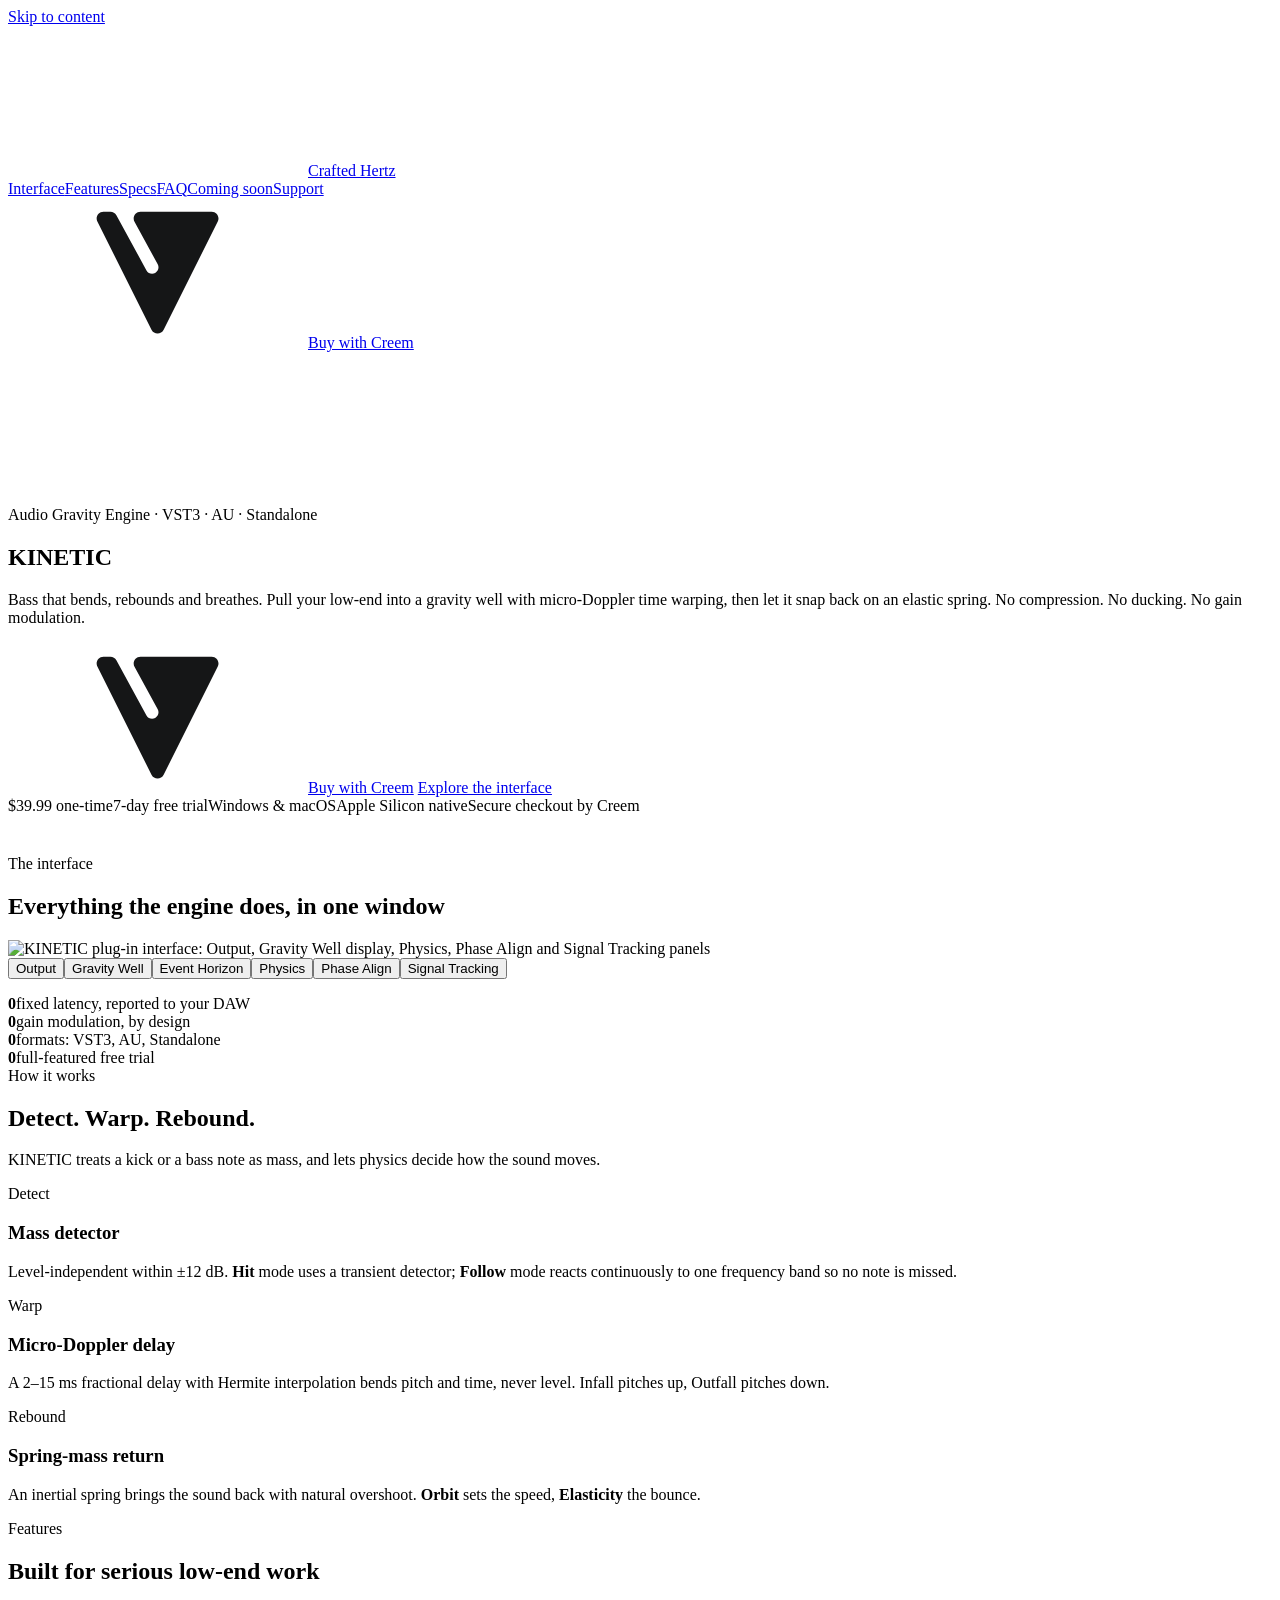
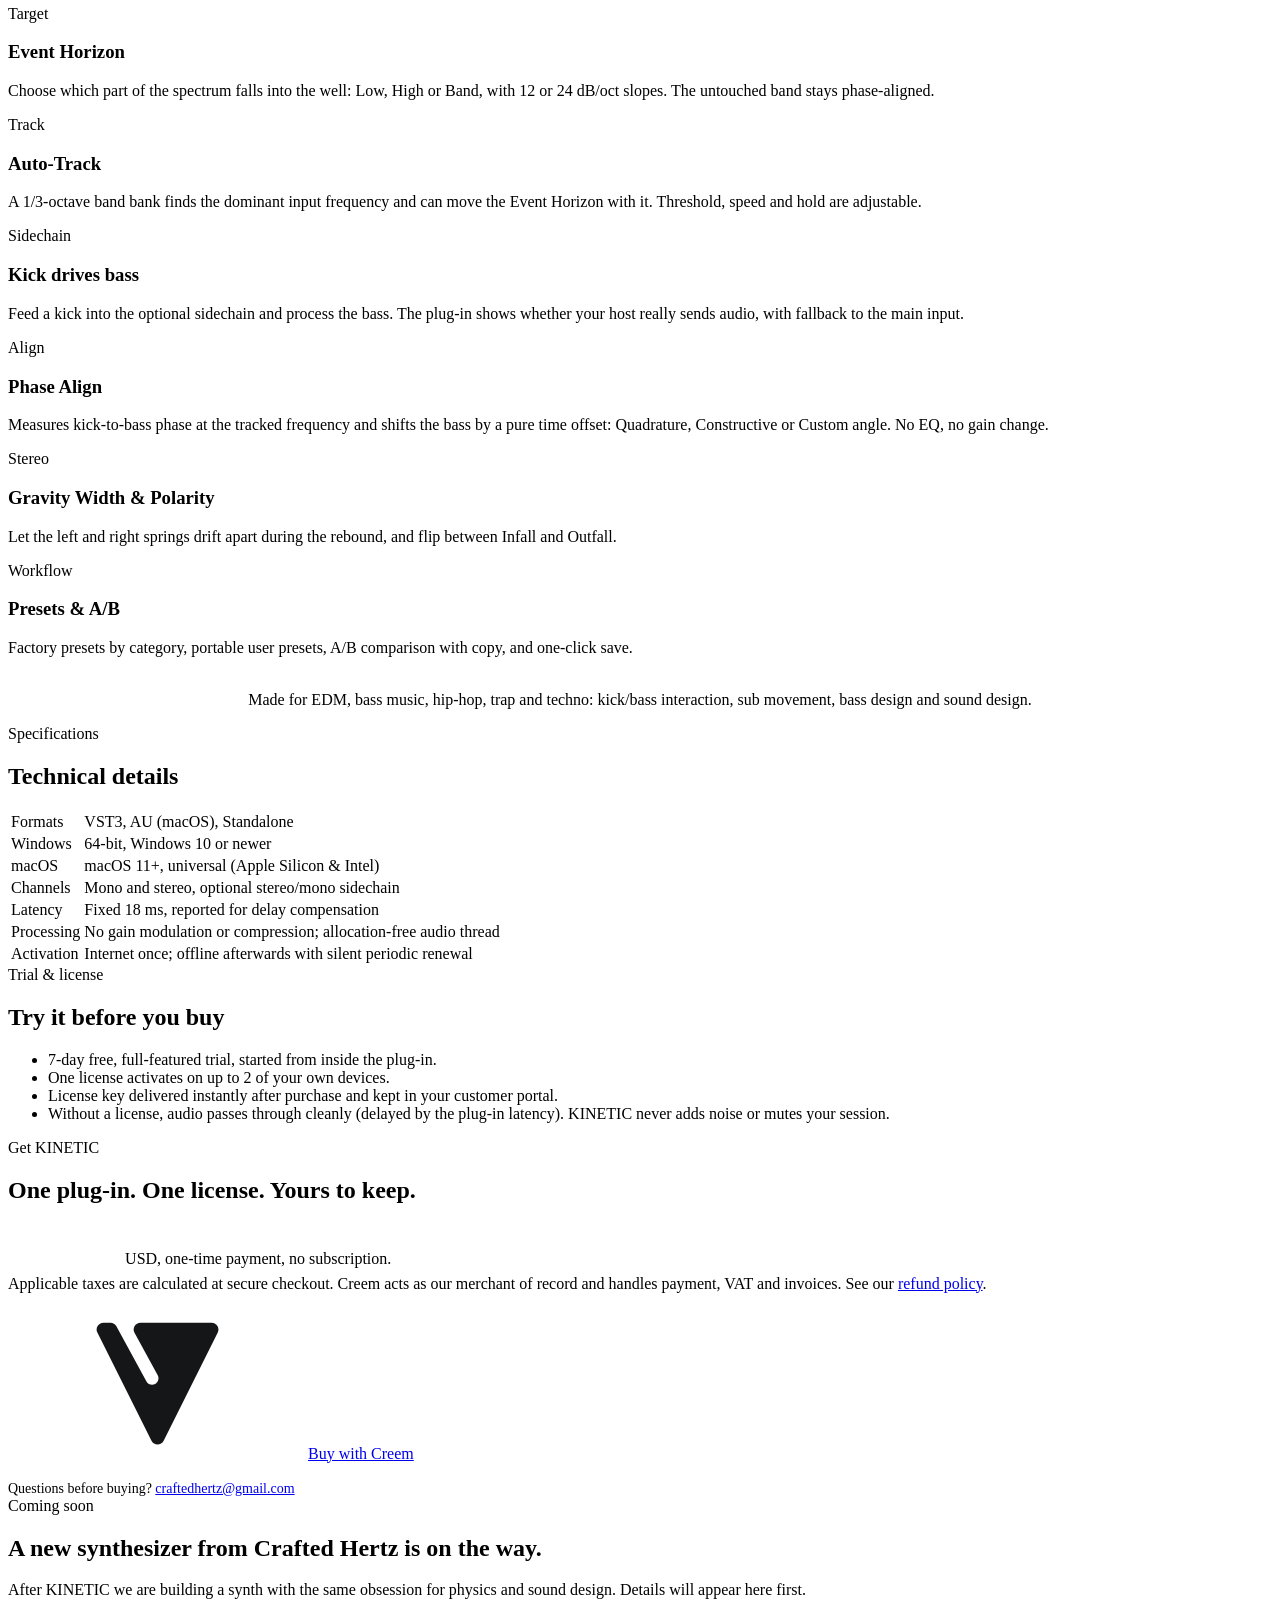
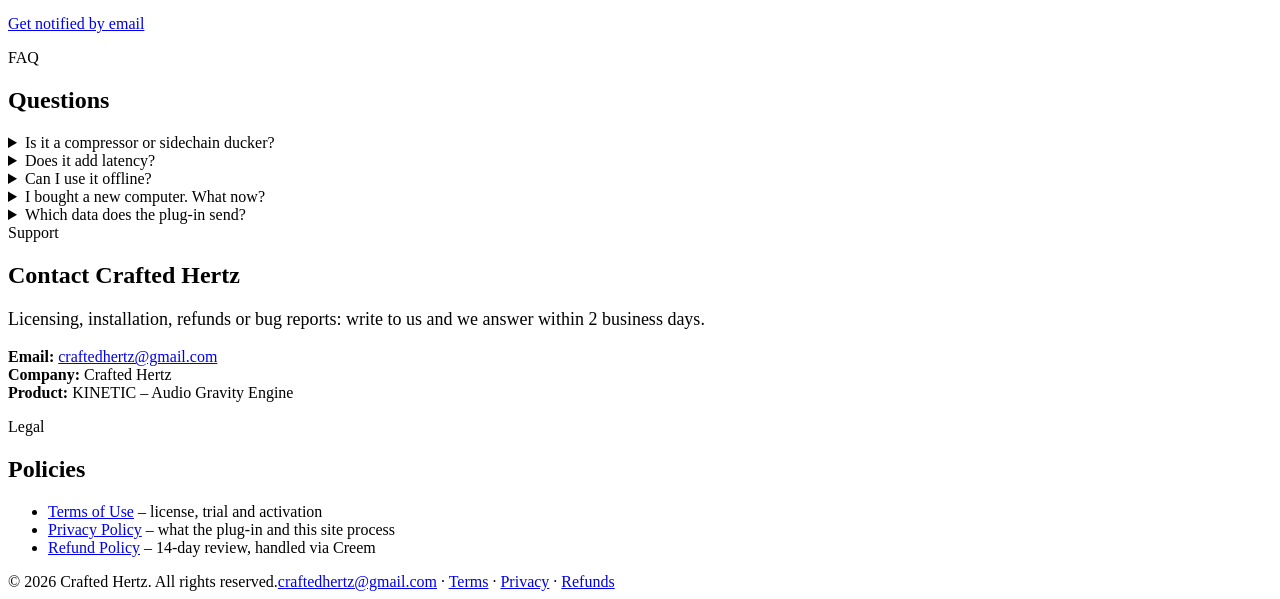
==== index.html @ df6f2331 "Add files via upload" ====
<!DOCTYPE html>
<html lang="en">
<head>
<meta charset="utf-8">
<meta name="viewport" content="width=device-width, initial-scale=1"><meta name="theme-color" content="#070b10">
<title>KINETIC Bass Plugin (VST3/AU) – Crafted Hertz</title>
<meta name="description" content="KINETIC is a bass and low-end effect plug-in with micro-Doppler time warping and spring-mass rebound. VST3, AU, Standalone. 7-day free trial. $39.99.">
<link rel="canonical" href="https://www.craftedhertz.com/">
<meta name="robots" content="index,follow,max-image-preview:large">
<meta property="og:type" content="website"><meta property="og:site_name" content="Crafted Hertz"><meta property="og:locale" content="en_US">
<meta property="og:title" content="KINETIC Bass Plugin (VST3/AU) – Crafted Hertz"><meta property="og:description" content="KINETIC is a bass and low-end effect plug-in with micro-Doppler time warping and spring-mass rebound. VST3, AU, Standalone. 7-day free trial. $39.99."><meta property="og:url" content="https://www.craftedhertz.com/">
<meta property="og:image" content="https://www.craftedhertz.com/assets/og-image.png"><meta property="og:image:width" content="1200"><meta property="og:image:height" content="630"><meta property="og:image:alt" content="KINETIC plug-in interface by Crafted Hertz">
<meta name="twitter:card" content="summary_large_image"><meta name="twitter:title" content="KINETIC Bass Plugin (VST3/AU) – Crafted Hertz"><meta name="twitter:description" content="KINETIC is a bass and low-end effect plug-in with micro-Doppler time warping and spring-mass rebound. VST3, AU, Standalone. 7-day free trial. $39.99."><meta name="twitter:image" content="https://www.craftedhertz.com/assets/og-image.png">
<link rel="icon" href="assets/favicon.svg" type="image/svg+xml">
<script type="application/ld+json">{"@context": "https://schema.org", "@graph": [{"@type": "Organization", "@id": "https://www.craftedhertz.com/#org", "name": "Crafted Hertz", "url": "https://www.craftedhertz.com/", "email": "craftedhertz@gmail.com", "logo": "https://www.craftedhertz.com/assets/favicon.svg"}, {"@type": "WebSite", "@id": "https://www.craftedhertz.com/#site", "url": "https://www.craftedhertz.com/", "name": "Crafted Hertz", "publisher": {"@id": "https://www.craftedhertz.com/#org"}}, {"@type": "SoftwareApplication", "name": "KINETIC – Audio Gravity Engine", "applicationCategory": "MultimediaApplication", "applicationSubCategory": "Audio plug-in (VST3, AU)", "operatingSystem": "Windows 10, macOS 11", "description": "KINETIC is a bass and low-end effect plug-in with micro-Doppler time warping and spring-mass rebound. VST3, AU, Standalone. 7-day free trial. $39.99.", "image": "https://www.craftedhertz.com/assets/kinetic-ui.png", "url": "https://www.craftedhertz.com/", "publisher": {"@id": "https://www.craftedhertz.com/#org"}, "offers": {"@type": "Offer", "price": "39.99", "priceCurrency": "USD", "availability": "https://schema.org/InStock", "url": "https://www.creem.io/payment/prod_1gk79Y8ObiGIPqUqzMyNq7"}}, {"@type": "FAQPage", "mainEntity": [{"@type": "Question", "name": "Is it a compressor or sidechain ducker?", "acceptedAnswer": {"@type": "Answer", "text": "No. KINETIC works with micro time-warping and elastic rebound. The level of your signal is never reduced."}}, {"@type": "Question", "name": "Does it add latency?", "acceptedAnswer": {"@type": "Answer", "text": "Yes, a fixed 18 ms. Your DAW's plug-in delay compensation takes care of it."}}, {"@type": "Question", "name": "Can I use it offline?", "acceptedAnswer": {"@type": "Answer", "text": "Yes, after activation. The plug-in renews its license silently when you are online. After a long offline period it asks you to reconnect once."}}, {"@type": "Question", "name": "I bought a new computer. What now?", "acceptedAnswer": {"@type": "Answer", "text": "Deactivate the old device inside the plug-in and activate the new one, or email support and we will free a slot."}}, {"@type": "Question", "name": "Which data does the plug-in send?", "acceptedAnswer": {"@type": "Answer", "text": "Only your license key, an anonymous machine hash and the plug-in version, to our activation server. No tracking, no analytics."}}]}]}</script>
<link rel="preconnect" href="https://fonts.googleapis.com"><link rel="preconnect" href="https://fonts.gstatic.com" crossorigin>
<link href="https://fonts.googleapis.com/css2?family=JetBrains+Mono:wght@500&family=Plus+Jakarta+Sans:wght@400;500;700;800&display=swap" rel="stylesheet">
<script src="https://www.creem.io/embed.js" async></script>
<link rel="stylesheet" href="assets/style.css">
</head>
<body>
<svg width="0" height="0" style="position:absolute" aria-hidden="true"><symbol id="cz" viewBox="0 0 121 121"><path d="M22.1102 11C24.1187 11 25.9669 12.0982 26.9281 13.8619L51.2059 58.4106C52.5699 60.9134 55.7048 61.8368 58.2077 60.473C60.7108 59.109 61.6342 55.9742 60.2701 53.4712L41.5466 19.113C39.554 15.4566 42.2004 11 46.3645 11H103.806C107.885 11 110.539 15.2933 108.715 18.9416L65.0579 106.254C63.0356 110.298 57.2654 110.298 55.2431 106.254L11.5863 18.9416C9.76212 15.2933 12.4156 11 16.4946 11H22.1102Z" fill="#151617"/></symbol>
<symbol id="logo" viewBox="0 0 720 720"><path fill="#fff" fill-rule="evenodd" d="M360,600l-207.456,-120l0,-240l207.456,-120l207.456,120l0,240l-207.456,120Zm0,-22.48l188.024,-108.76l0,-217.52l-188.024,-108.76l-188.024,108.76l0,217.52l188.024,108.76Z"/><path fill="#fff" fill-rule="evenodd" d="M448.202,513.058l-88.202,51.019l-176.404,-102.039l0,-204.077l176.404,-102.038l88.202,51.019l0,108.957l-88.202,0l0,-58.028l-88.202,50.923l0,102.43l88.202,50.923l0,-58.047l88.202,0l0,108.957Z"/></symbol></svg>

<a class="skip" href="#main">Skip to content</a>
<nav class="top" aria-label="Main"><div class="wrap">
  <a class="brand" href="#top"><svg><use href="#logo"/></svg>Crafted Hertz</a>
  <div class="links"><a href="#showcase">Interface</a><a href="#features">Features</a><a href="#specs">Specs</a><a href="#faq">FAQ</a><a href="#next">Coming soon</a><a href="#contact">Support</a></div>
  <a class="creem" href="https://www.creem.io/payment/prod_1gk79Y8ObiGIPqUqzMyNq7" data-creem-checkout data-creem-theme="light"><svg><use href="#cz"/></svg><span>Buy with Creem</span></a>
</div></nav>

<main id="main">
<section class="hero" id="top" aria-labelledby="h1">
  <canvas id="cv" aria-hidden="true"></canvas>
  <div class="wrap">
    <span class="mono">Audio Gravity Engine · VST3 · AU · Standalone</span>
    <h1 id="h1">KINETIC</h1>
    <p class="lead">Bass that bends, rebounds and breathes. Pull your low-end into a gravity well with micro-Doppler time warping, then let it snap back on an elastic spring. No compression. No ducking. No gain modulation.</p>
    <div class="cta">
      <a class="creem" href="https://www.creem.io/payment/prod_1gk79Y8ObiGIPqUqzMyNq7" data-creem-checkout data-creem-theme="light"><svg><use href="#cz"/></svg><span>Buy with Creem</span></a>
      <a class="ghost" href="#showcase">Explore the interface</a>
    </div>
    <div class="badges"><span>$39.99 one-time</span><span>7-day free trial</span><span>Windows &amp; macOS</span><span>Apple Silicon native</span><span>Secure checkout by Creem</span></div>
  </div>
</section>

<section id="showcase" style="padding-top:40px"><div class="wrap">
  <div class="head rv"><span class="mono">The interface</span><h2>Everything the engine does, in one window</h2></div>
  <div class="stage rv"><div class="frame" id="frame">
    <picture><source srcset="assets/kinetic-ui.webp" type="image/webp"><img src="assets/kinetic-ui.png" width="779" height="652" alt="KINETIC plug-in interface: Output, Gravity Well display, Physics, Phase Align and Signal Tracking panels" loading="lazy" decoding="async"></picture>
    <div class="hl" id="hl"></div>
  </div></div>
  <div class="tabs" id="tabs" role="tablist">
    <button data-k="0" class="on">Output</button><button data-k="1">Gravity Well</button><button data-k="2">Event Horizon</button><button data-k="3">Physics</button><button data-k="4">Phase Align</button><button data-k="5">Signal Tracking</button>
  </div>
  <p id="cap" aria-live="polite"></p>
  <div class="stats rv">
    <div><b data-n="18" data-s=" ms">0</b><span>fixed latency, reported to your DAW</span></div>
    <div><b data-n="0" data-s=" dB">0</b><span>gain modulation, by design</span></div>
    <div><b data-n="3" data-s="">0</b><span>formats: VST3, AU, Standalone</span></div>
    <div><b data-n="7" data-s=" days">0</b><span>full-featured free trial</span></div>
  </div>
</div></section>

<section id="how"><div class="wrap">
  <div class="head rv"><span class="mono">How it works</span><h2>Detect. Warp. Rebound.</h2><p class="lead">KINETIC treats a kick or a bass note as mass, and lets physics decide how the sound moves.</p></div>
  <div class="steps">
    <div class="card rv"><span class="mono">Detect</span><h3>Mass detector</h3><p>Level-independent within ±12 dB. <b>Hit</b> mode uses a transient detector; <b>Follow</b> mode reacts continuously to one frequency band so no note is missed.</p></div>
    <div class="card rv"><span class="mono">Warp</span><h3>Micro-Doppler delay</h3><p>A 2–15 ms fractional delay with Hermite interpolation bends pitch and time, never level. Infall pitches up, Outfall pitches down.</p></div>
    <div class="card rv"><span class="mono">Rebound</span><h3>Spring-mass return</h3><p>An inertial spring brings the sound back with natural overshoot. <b>Orbit</b> sets the speed, <b>Elasticity</b> the bounce.</p></div>
  </div>
</div></section>

<section id="features"><div class="wrap">
  <div class="head rv"><span class="mono">Features</span><h2>Built for serious low-end work</h2></div>
  <div class="grid">
    <div class="card rv"><span class="mono">Target</span><h3>Event Horizon</h3><p>Choose which part of the spectrum falls into the well: Low, High or Band, with 12 or 24 dB/oct slopes. The untouched band stays phase-aligned.</p></div>
    <div class="card rv"><span class="mono">Track</span><h3>Auto-Track</h3><p>A 1/3-octave band bank finds the dominant input frequency and can move the Event Horizon with it. Threshold, speed and hold are adjustable.</p></div>
    <div class="card rv"><span class="mono">Sidechain</span><h3>Kick drives bass</h3><p>Feed a kick into the optional sidechain and process the bass. The plug-in shows whether your host really sends audio, with fallback to the main input.</p></div>
    <div class="card rv"><span class="mono">Align</span><h3>Phase Align</h3><p>Measures kick-to-bass phase at the tracked frequency and shifts the bass by a pure time offset: Quadrature, Constructive or Custom angle. No EQ, no gain change.</p></div>
    <div class="card rv"><span class="mono">Stereo</span><h3>Gravity Width &amp; Polarity</h3><p>Let the left and right springs drift apart during the rebound, and flip between Infall and Outfall.</p></div>
    <div class="card rv"><span class="mono">Workflow</span><h3>Presets &amp; A/B</h3><p>Factory presets by category, portable user presets, A/B comparison with copy, and one-click save.</p></div>
  </div>
  <p class="dim rv" style="text-align:center;margin-top:34px">Made for EDM, bass music, hip-hop, trap and techno: kick/bass interaction, sub movement, bass design and sound design.</p>
</div></section>

<section id="specs" aria-label="Specifications"><div class="wrap cols">
  <div class="rv"><span class="mono">Specifications</span><h2>Technical details</h2>
  <table>
    <tr><td>Formats</td><td>VST3, AU (macOS), Standalone</td></tr>
    <tr><td>Windows</td><td>64-bit, Windows 10 or newer</td></tr>
    <tr><td>macOS</td><td>macOS 11+, universal (Apple Silicon &amp; Intel)</td></tr>
    <tr><td>Channels</td><td>Mono and stereo, optional stereo/mono sidechain</td></tr>
    <tr><td>Latency</td><td>Fixed 18 ms, reported for delay compensation</td></tr>
    <tr><td>Processing</td><td>No gain modulation or compression; allocation-free audio thread</td></tr>
    <tr><td>Activation</td><td>Internet once; offline afterwards with silent periodic renewal</td></tr>
  </table></div>
  <div class="rv"><span class="mono">Trial &amp; license</span><h2>Try it before you buy</h2>
  <ul class="tick">
    <li>7-day free, full-featured trial, started from inside the plug-in.</li>
    <li>One license activates on up to 2 of your own devices.</li>
    <li>License key delivered instantly after purchase and kept in your customer portal.</li>
    <li>Without a license, audio passes through cleanly (delayed by the plug-in latency). KINETIC never adds noise or mutes your session.</li>
  </ul></div>
</div></section>

<section id="buy"><div class="wrap"><div class="buy rv">
  <span class="mono">Get KINETIC</span><h2>One plug-in. One license. Yours to keep.</h2>
  <p><b style="font-size:44px;color:#fff;letter-spacing:-.03em">$39.99</b> <span class="dim">USD, one-time payment, no subscription.</span><br>Applicable taxes are calculated at secure checkout. Creem acts as our merchant of record and handles payment, VAT and invoices. See our <a href="refunds.html">refund policy</a>.</p>
  <a class="creem" href="https://www.creem.io/payment/prod_1gk79Y8ObiGIPqUqzMyNq7" data-creem-checkout data-creem-theme="light"><svg><use href="#cz"/></svg><span>Buy with Creem</span></a>
  <p class="dim" style="margin:18px 0 0;font-size:14px">Questions before buying? <a href="mailto:craftedhertz@gmail.com">craftedhertz@gmail.com</a></p>
</div></div></section>

<section id="next" aria-labelledby="nx"><div class="wrap"><div class="soon rv">
  <div><span class="pill">Coming soon</span><h2 id="nx">A new synthesizer from Crafted Hertz is on the way.</h2>
  <p>After KINETIC we are building a synth with the same obsession for physics and sound design. Details will appear here first.</p>
  <p><a class="ghost" href="mailto:craftedhertz@gmail.com?subject=Notify%20me%20about%20the%20Crafted%20Hertz%20synth">Get notified by email</a></p></div>
  <div class="wave" aria-hidden="true"><i style="animation-delay:0.00s"></i><i style="animation-delay:0.11s"></i><i style="animation-delay:0.22s"></i><i style="animation-delay:0.33s"></i><i style="animation-delay:0.44s"></i><i style="animation-delay:0.55s"></i><i style="animation-delay:0.66s"></i><i style="animation-delay:0.77s"></i><i style="animation-delay:0.88s"></i><i style="animation-delay:0.99s"></i><i style="animation-delay:1.10s"></i><i style="animation-delay:1.21s"></i><i style="animation-delay:1.32s"></i><i style="animation-delay:1.43s"></i><i style="animation-delay:1.54s"></i><i style="animation-delay:0.05s"></i><i style="animation-delay:0.16s"></i><i style="animation-delay:0.27s"></i></div>
</div></div></section>

<section id="faq"><div class="wrap" style="max-width:800px"><div class="head rv"><span class="mono">FAQ</span><h2>Questions</h2></div>
  <details><summary>Is it a compressor or sidechain ducker?</summary><p>No. KINETIC works with micro time-warping and elastic rebound. The level of your signal is never reduced.</p></details>
  <details><summary>Does it add latency?</summary><p>Yes, a fixed 18 ms. Your DAW's plug-in delay compensation takes care of it.</p></details>
  <details><summary>Can I use it offline?</summary><p>Yes, after activation. The plug-in renews its license silently when you are online. After a long offline period it asks you to reconnect once.</p></details>
  <details><summary>I bought a new computer. What now?</summary><p>Deactivate the old device inside the plug-in and activate the new one, or email support and we will free a slot.</p></details>
  <details><summary>Which data does the plug-in send?</summary><p>Only your license key, an anonymous machine hash and the plug-in version, to our activation server. No tracking, no analytics.</p></details>
</div></section>

<section id="contact"><div class="wrap cols">
  <div class="rv"><span class="mono">Support</span><h2>Contact Crafted Hertz</h2>
  <p class="lead" style="font-size:18px">Licensing, installation, refunds or bug reports: write to us and we answer within 2 business days.</p>
  <p><b>Email:</b> <a href="mailto:craftedhertz@gmail.com">craftedhertz@gmail.com</a><br><b>Company:</b> Crafted Hertz<br><b>Product:</b> KINETIC – Audio Gravity Engine</p></div>
  <div class="rv"><span class="mono">Legal</span><h2>Policies</h2>
  <ul class="tick"><li><a href="terms.html">Terms of Use</a> – license, trial and activation</li><li><a href="privacy.html">Privacy Policy</a> – what the plug-in and this site process</li><li><a href="refunds.html">Refund Policy</a> – 14-day review, handled via Creem</li></ul></div>
</div></section>

</main>

<footer><div class="wrap"><span>© 2026 Crafted Hertz. All rights reserved.</span><span><a href="mailto:craftedhertz@gmail.com">craftedhertz@gmail.com</a> · <a href="terms.html">Terms</a> · <a href="privacy.html">Privacy</a> · <a href="refunds.html">Refunds</a></span></div></footer>

<script src="assets/main.js" defer></script>
</body>
</html>
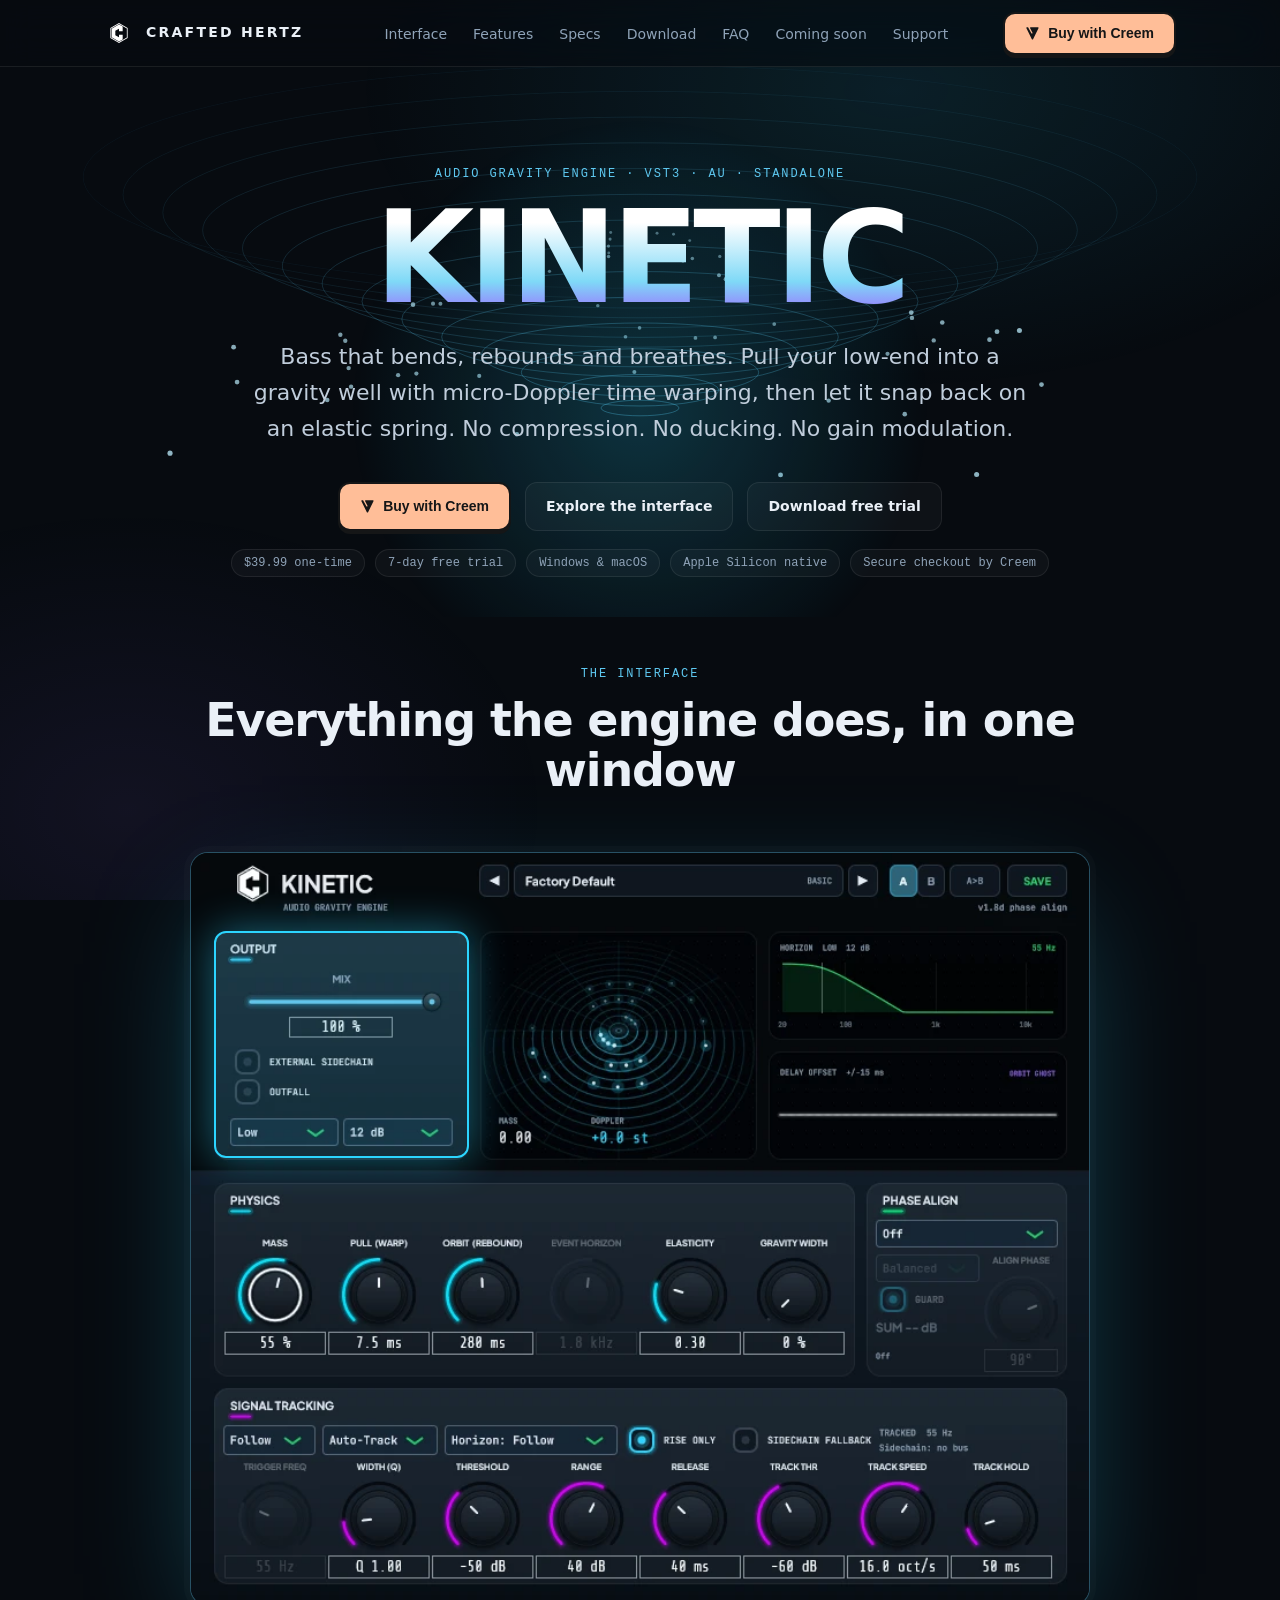
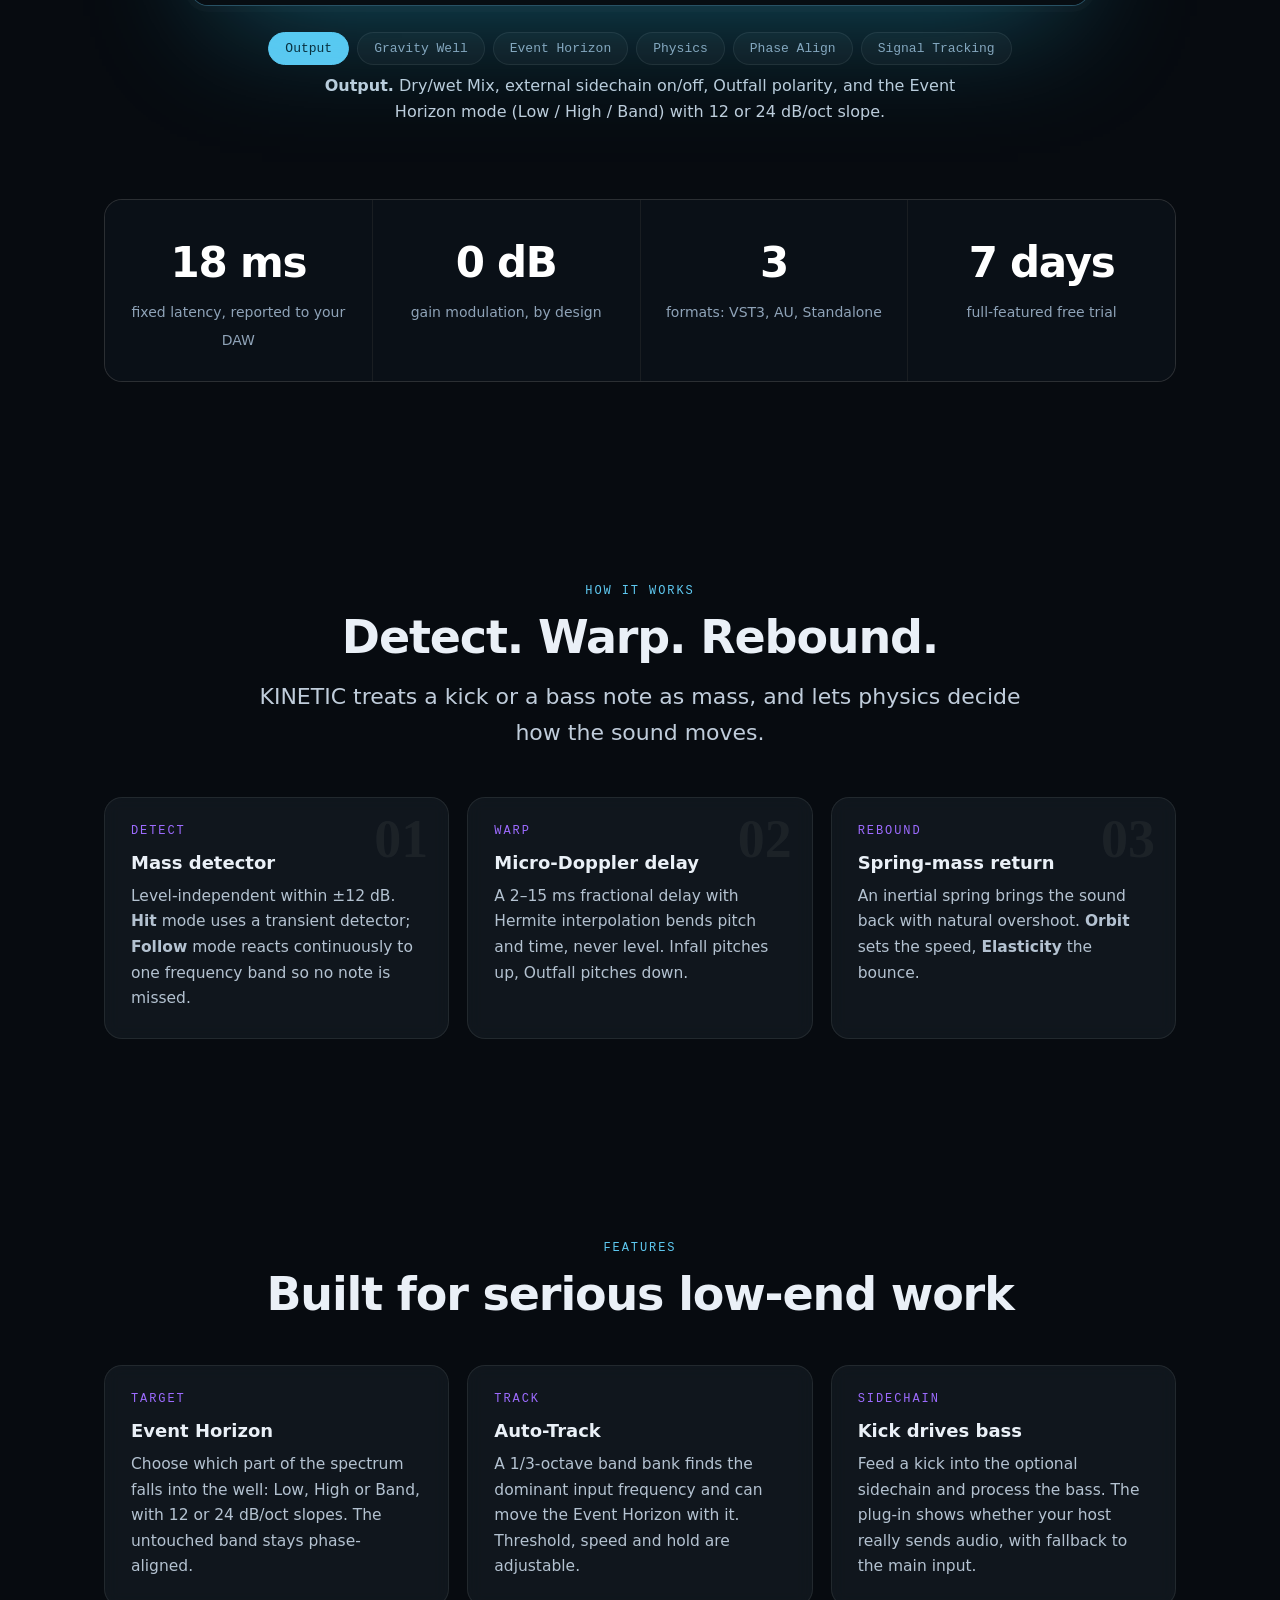
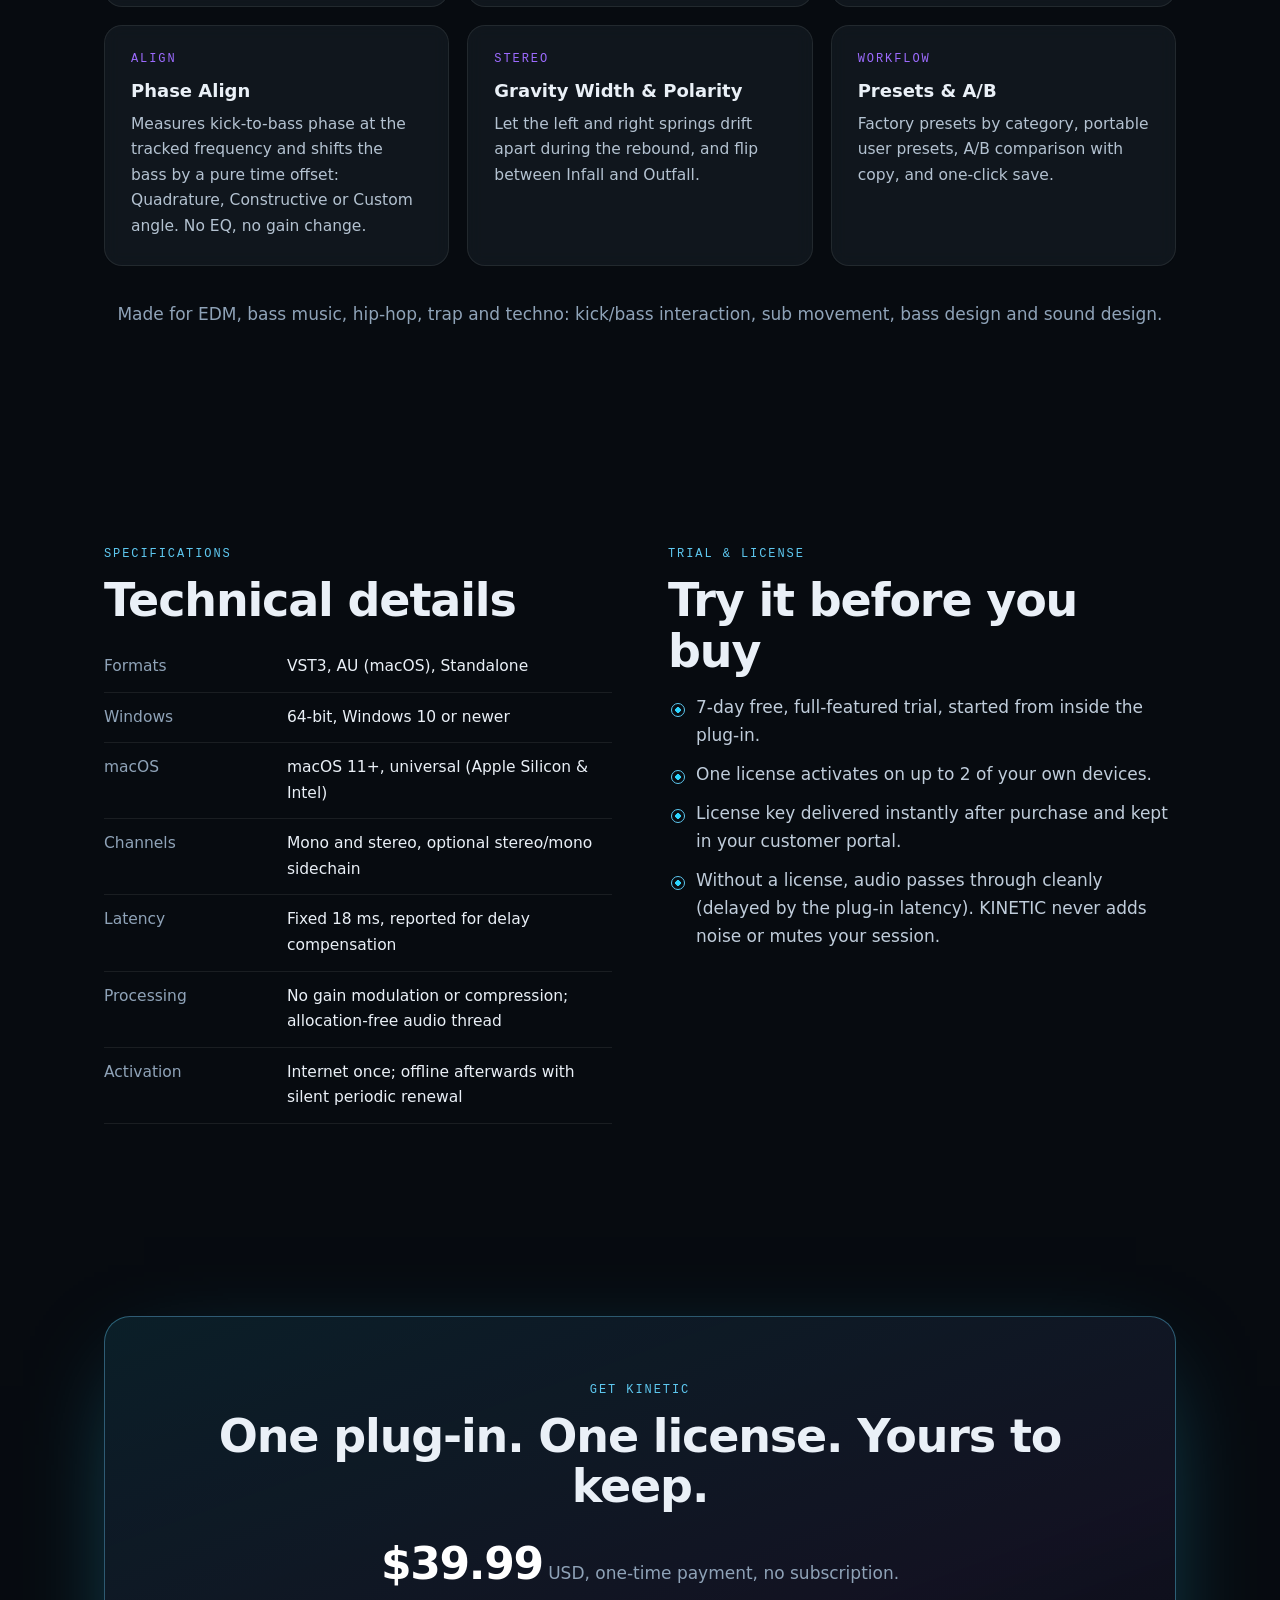
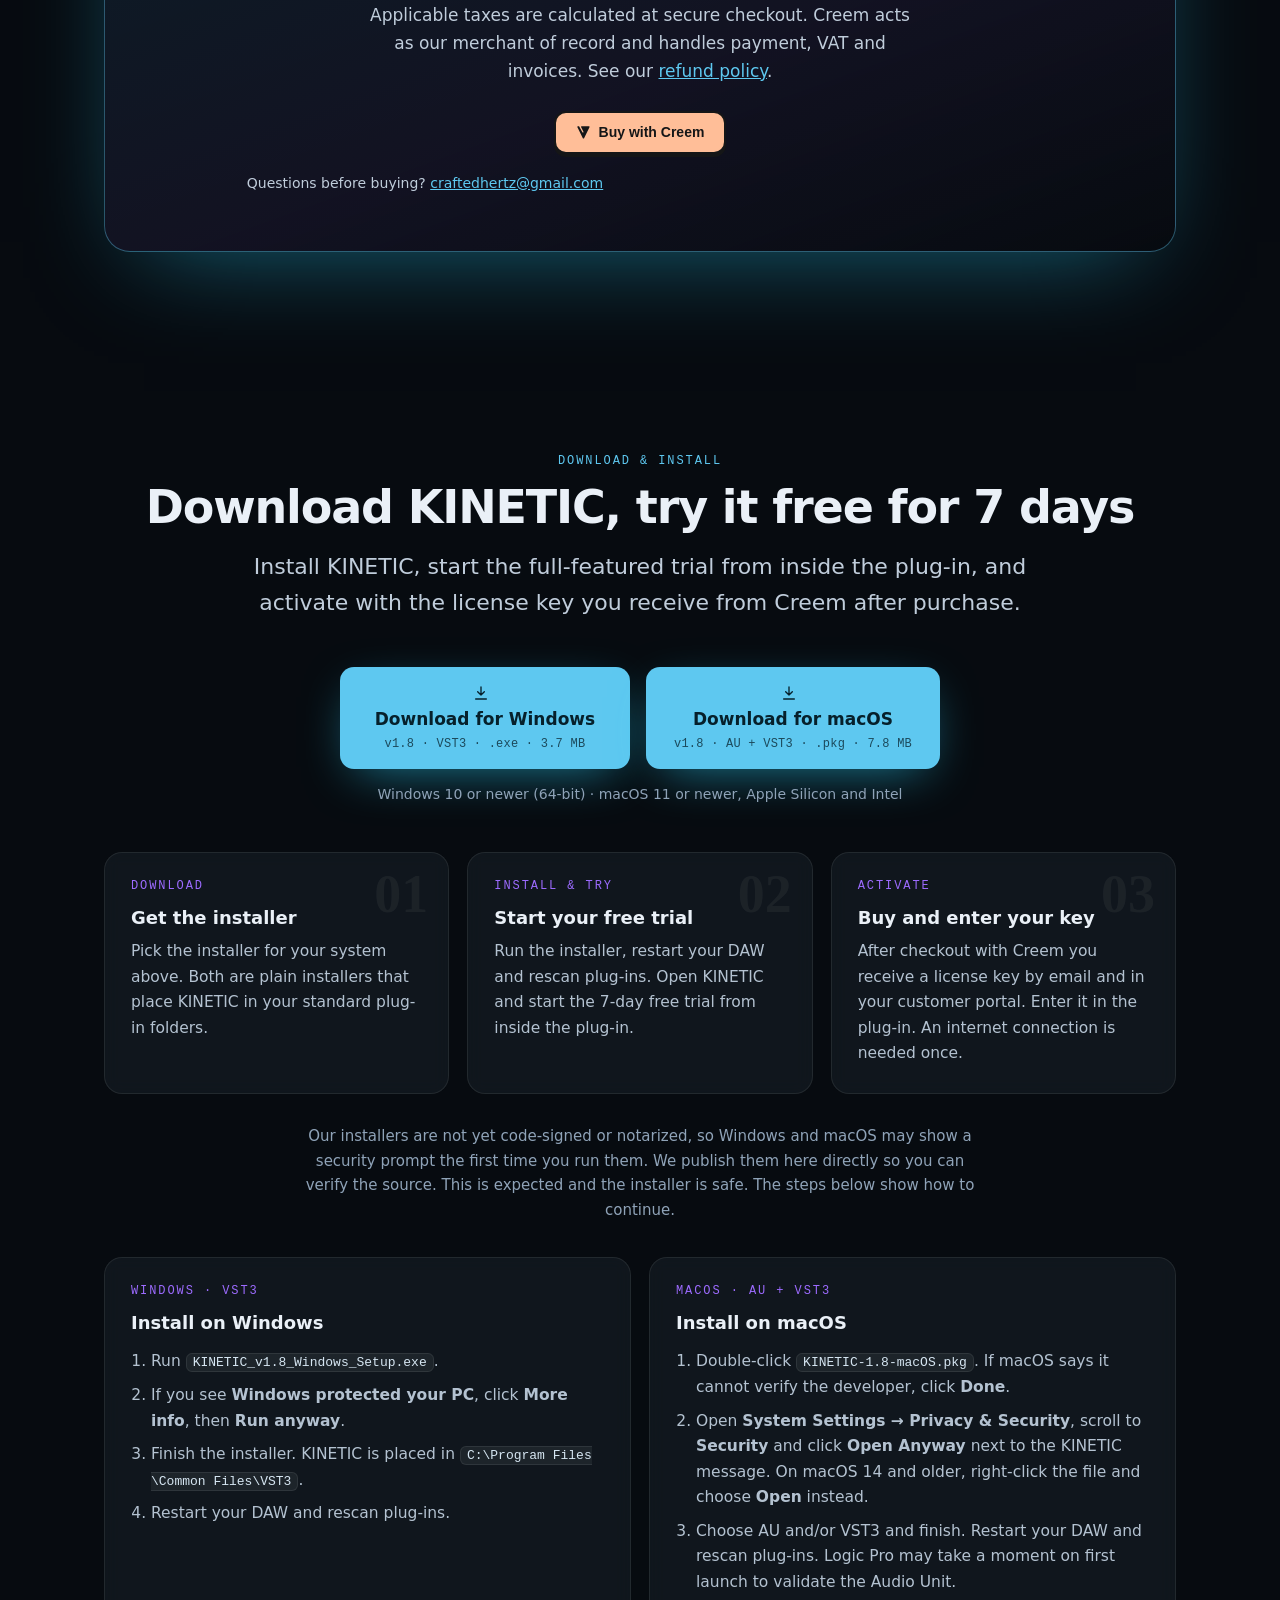
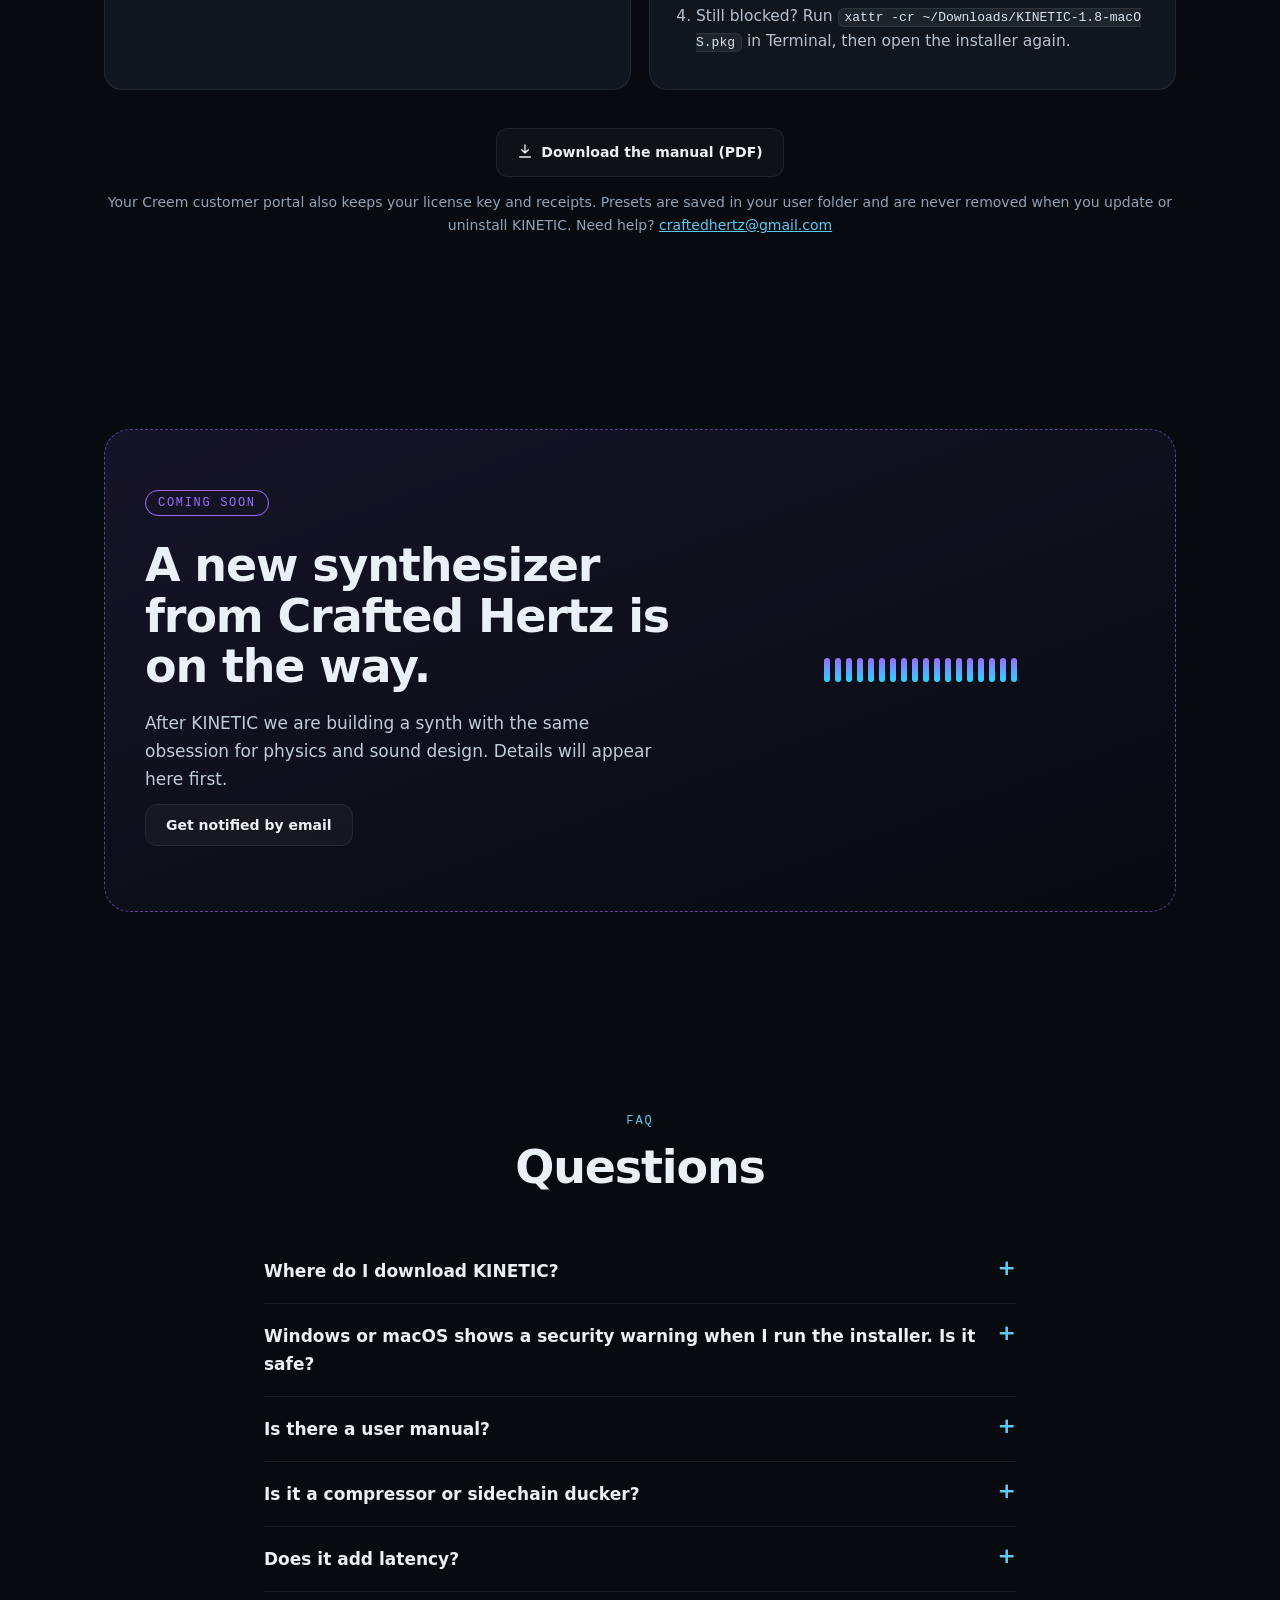
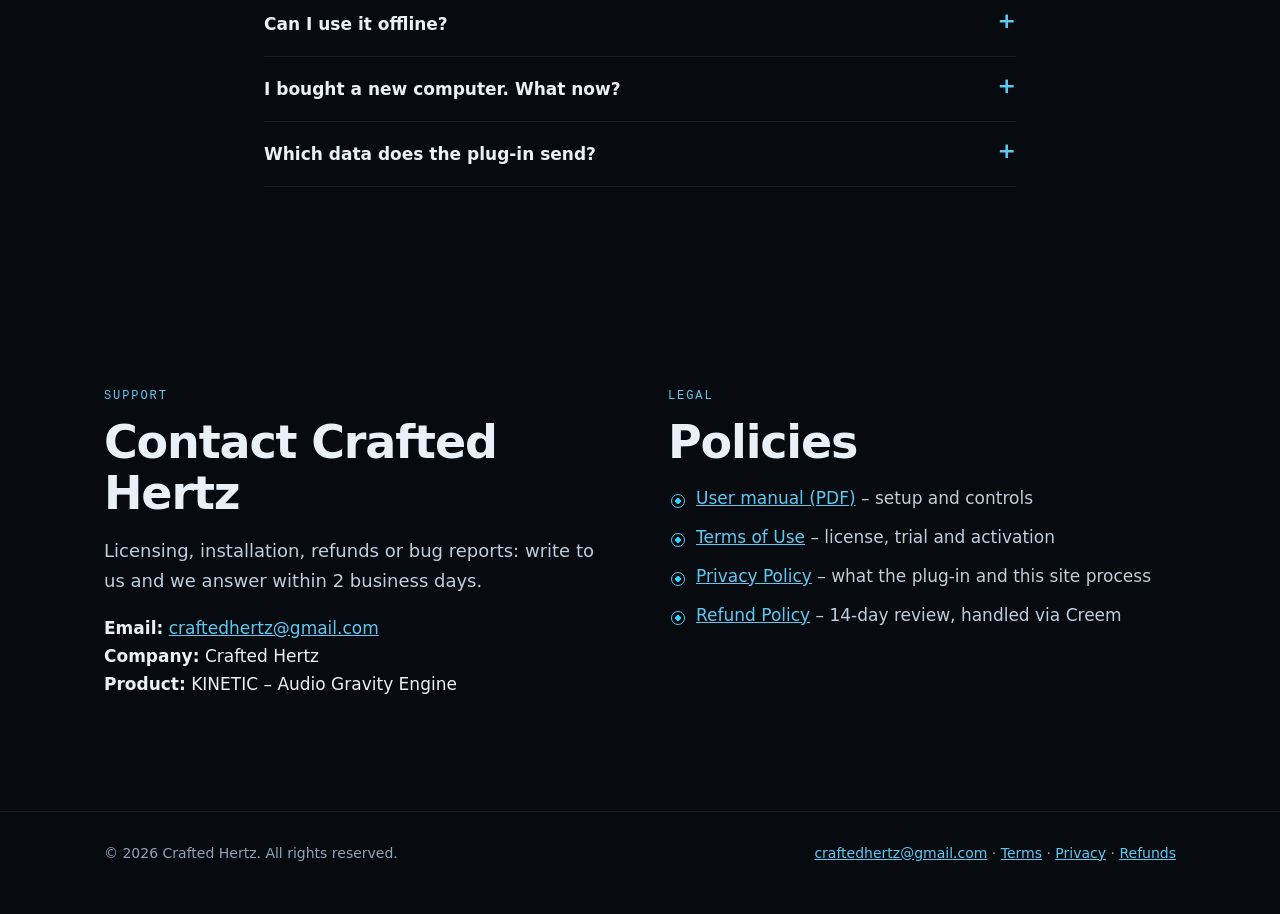
==== commit ad907d32: "Add files via upload" ====
--- a/index.html
+++ b/index.html
@@ -11,12 +11,13 @@
 <meta property="og:title" content="KINETIC Bass Plugin (VST3/AU) – Crafted Hertz"><meta property="og:description" content="KINETIC is a bass and low-end effect plug-in with micro-Doppler time warping and spring-mass rebound. VST3, AU, Standalone. 7-day free trial. $39.99."><meta property="og:url" content="https://www.craftedhertz.com/">
 <meta property="og:image" content="https://www.craftedhertz.com/assets/og-image.png"><meta property="og:image:width" content="1200"><meta property="og:image:height" content="630"><meta property="og:image:alt" content="KINETIC plug-in interface by Crafted Hertz">
 <meta name="twitter:card" content="summary_large_image"><meta name="twitter:title" content="KINETIC Bass Plugin (VST3/AU) – Crafted Hertz"><meta name="twitter:description" content="KINETIC is a bass and low-end effect plug-in with micro-Doppler time warping and spring-mass rebound. VST3, AU, Standalone. 7-day free trial. $39.99."><meta name="twitter:image" content="https://www.craftedhertz.com/assets/og-image.png">
-<link rel="icon" href="assets/favicon.svg" type="image/svg+xml">
-<script type="application/ld+json">{"@context": "https://schema.org", "@graph": [{"@type": "Organization", "@id": "https://www.craftedhertz.com/#org", "name": "Crafted Hertz", "url": "https://www.craftedhertz.com/", "email": "craftedhertz@gmail.com", "logo": "https://www.craftedhertz.com/assets/favicon.svg"}, {"@type": "WebSite", "@id": "https://www.craftedhertz.com/#site", "url": "https://www.craftedhertz.com/", "name": "Crafted Hertz", "publisher": {"@id": "https://www.craftedhertz.com/#org"}}, {"@type": "SoftwareApplication", "name": "KINETIC – Audio Gravity Engine", "applicationCategory": "MultimediaApplication", "applicationSubCategory": "Audio plug-in (VST3, AU)", "operatingSystem": "Windows 10, macOS 11", "description": "KINETIC is a bass and low-end effect plug-in with micro-Doppler time warping and spring-mass rebound. VST3, AU, Standalone. 7-day free trial. $39.99.", "image": "https://www.craftedhertz.com/assets/kinetic-ui.png", "url": "https://www.craftedhertz.com/", "publisher": {"@id": "https://www.craftedhertz.com/#org"}, "offers": {"@type": "Offer", "price": "39.99", "priceCurrency": "USD", "availability": "https://schema.org/InStock", "url": "https://www.creem.io/payment/prod_1gk79Y8ObiGIPqUqzMyNq7"}}, {"@type": "FAQPage", "mainEntity": [{"@type": "Question", "name": "Is it a compressor or sidechain ducker?", "acceptedAnswer": {"@type": "Answer", "text": "No. KINETIC works with micro time-warping and elastic rebound. The level of your signal is never reduced."}}, {"@type": "Question", "name": "Does it add latency?", "acceptedAnswer": {"@type": "Answer", "text": "Yes, a fixed 18 ms. Your DAW's plug-in delay compensation takes care of it."}}, {"@type": "Question", "name": "Can I use it offline?", "acceptedAnswer": {"@type": "Answer", "text": "Yes, after activation. The plug-in renews its license silently when you are online. After a long offline period it asks you to reconnect once."}}, {"@type": "Question", "name": "I bought a new computer. What now?", "acceptedAnswer": {"@type": "Answer", "text": "Deactivate the old device inside the plug-in and activate the new one, or email support and we will free a slot."}}, {"@type": "Question", "name": "Which data does the plug-in send?", "acceptedAnswer": {"@type": "Answer", "text": "Only your license key, an anonymous machine hash and the plug-in version, to our activation server. No tracking, no analytics."}}]}]}</script>
+<link rel="icon" href="/assets/favicon.svg" type="image/svg+xml">
+<script type="application/ld+json">{"@context": "https://schema.org", "@graph": [{"@type": "Organization", "@id": "https://www.craftedhertz.com/#org", "name": "Crafted Hertz", "url": "https://www.craftedhertz.com/", "email": "craftedhertz@gmail.com", "logo": "https://www.craftedhertz.com/assets/favicon.svg"}, {"@type": "WebSite", "@id": "https://www.craftedhertz.com/#site", "url": "https://www.craftedhertz.com/", "name": "Crafted Hertz", "publisher": {"@id": "https://www.craftedhertz.com/#org"}}, {"@type": "SoftwareApplication", "name": "KINETIC – Audio Gravity Engine", "applicationCategory": "MultimediaApplication", "applicationSubCategory": "Audio plug-in (VST3, AU)", "operatingSystem": "Windows 10, macOS 11", "description": "KINETIC is a bass and low-end effect plug-in with micro-Doppler time warping and spring-mass rebound. VST3, AU, Standalone. 7-day free trial. $39.99.", "image": "https://www.craftedhertz.com/assets/kinetic-ui.png", "url": "https://www.craftedhertz.com/", "publisher": {"@id": "https://www.craftedhertz.com/#org"}, "offers": {"@type": "Offer", "price": "39.99", "priceCurrency": "USD", "availability": "https://schema.org/InStock", "url": "https://www.creem.io/payment/prod_1gk79Y8ObiGIPqUqzMyNq7"}, "downloadUrl": "https://www.craftedhertz.com/#install"}, {"@type": "FAQPage", "mainEntity": [{"@type": "Question", "name": "Where do I download KINETIC?", "acceptedAnswer": {"@type": "Answer", "text": "Use the Download buttons on this page for Windows or macOS. You can try KINETIC free for 7 days. After you buy, Creem emails you a license key and keeps it in your customer portal."}}, {"@type": "Question", "name": "Windows or macOS shows a security warning when I run the installer. Is it safe?", "acceptedAnswer": {"@type": "Answer", "text": "Yes. The installers are not yet code-signed or notarized, so the first run triggers a prompt. On Windows click More info, then Run anyway. On macOS open System Settings, Privacy & Security, and click Open Anyway. Full steps are in the Download & install section."}}, {"@type": "Question", "name": "Is there a user manual?", "acceptedAnswer": {"@type": "Answer", "text": "Yes. You can download the PDF manual from the Download & install section of this page."}}, {"@type": "Question", "name": "Is it a compressor or sidechain ducker?", "acceptedAnswer": {"@type": "Answer", "text": "No. KINETIC works with micro time-warping and elastic rebound. The level of your signal is never reduced."}}, {"@type": "Question", "name": "Does it add latency?", "acceptedAnswer": {"@type": "Answer", "text": "Yes, a fixed 18 ms. Your DAW's plug-in delay compensation takes care of it."}}, {"@type": "Question", "name": "Can I use it offline?", "acceptedAnswer": {"@type": "Answer", "text": "Yes, after activation. The plug-in renews its license silently when you are online. After a long offline period it asks you to reconnect once."}}, {"@type": "Question", "name": "I bought a new computer. What now?", "acceptedAnswer": {"@type": "Answer", "text": "Deactivate the old device inside the plug-in and activate the new one, or email support and we will free a slot."}}, {"@type": "Question", "name": "Which data does the plug-in send?", "acceptedAnswer": {"@type": "Answer", "text": "Only your license key, an anonymous machine hash and the plug-in version, to our activation server. No tracking, no analytics."}}]}]}</script>
 <link rel="preconnect" href="https://fonts.googleapis.com"><link rel="preconnect" href="https://fonts.gstatic.com" crossorigin>
 <link href="https://fonts.googleapis.com/css2?family=JetBrains+Mono:wght@500&family=Plus+Jakarta+Sans:wght@400;500;700;800&display=swap" rel="stylesheet">
 <script src="https://www.creem.io/embed.js" async></script>
-<link rel="stylesheet" href="assets/style.css">
+<script>(function(){var p=location.pathname;if(/\.html$/.test(p)){history.replaceState(null,"",(p.replace(/index\.html$/,"").replace(/\.html$/,"")||"/")+location.search+location.hash)}})()</script>
+<link rel="stylesheet" href="/assets/style.css">
 </head>
 <body>
 <svg width="0" height="0" style="position:absolute" aria-hidden="true"><symbol id="cz" viewBox="0 0 121 121"><path d="M22.1102 11C24.1187 11 25.9669 12.0982 26.9281 13.8619L51.2059 58.4106C52.5699 60.9134 55.7048 61.8368 58.2077 60.473C60.7108 59.109 61.6342 55.9742 60.2701 53.4712L41.5466 19.113C39.554 15.4566 42.2004 11 46.3645 11H103.806C107.885 11 110.539 15.2933 108.715 18.9416L65.0579 106.254C63.0356 110.298 57.2654 110.298 55.2431 106.254L11.5863 18.9416C9.76212 15.2933 12.4156 11 16.4946 11H22.1102Z" fill="#151617"/></symbol>
@@ -25,7 +26,7 @@
 <a class="skip" href="#main">Skip to content</a>
 <nav class="top" aria-label="Main"><div class="wrap">
   <a class="brand" href="#top"><svg><use href="#logo"/></svg>Crafted Hertz</a>
-  <div class="links"><a href="#showcase">Interface</a><a href="#features">Features</a><a href="#specs">Specs</a><a href="#faq">FAQ</a><a href="#next">Coming soon</a><a href="#contact">Support</a></div>
+  <div class="links"><a href="#showcase">Interface</a><a href="#features">Features</a><a href="#specs">Specs</a><a href="#install">Download</a><a href="#faq">FAQ</a><a href="#next">Coming soon</a><a href="#contact">Support</a></div>
   <a class="creem" href="https://www.creem.io/payment/prod_1gk79Y8ObiGIPqUqzMyNq7" data-creem-checkout data-creem-theme="light"><svg><use href="#cz"/></svg><span>Buy with Creem</span></a>
 </div></nav>
 
@@ -39,6 +40,7 @@
     <div class="cta">
       <a class="creem" href="https://www.creem.io/payment/prod_1gk79Y8ObiGIPqUqzMyNq7" data-creem-checkout data-creem-theme="light"><svg><use href="#cz"/></svg><span>Buy with Creem</span></a>
       <a class="ghost" href="#showcase">Explore the interface</a>
+      <a class="ghost" href="#install">Download free trial</a>
     </div>
     <div class="badges"><span>$39.99 one-time</span><span>7-day free trial</span><span>Windows &amp; macOS</span><span>Apple Silicon native</span><span>Secure checkout by Creem</span></div>
   </div>
@@ -47,7 +49,7 @@
 <section id="showcase" style="padding-top:40px"><div class="wrap">
   <div class="head rv"><span class="mono">The interface</span><h2>Everything the engine does, in one window</h2></div>
   <div class="stage rv"><div class="frame" id="frame">
-    <picture><source srcset="assets/kinetic-ui.webp" type="image/webp"><img src="assets/kinetic-ui.png" width="779" height="652" alt="KINETIC plug-in interface: Output, Gravity Well display, Physics, Phase Align and Signal Tracking panels" loading="lazy" decoding="async"></picture>
+    <picture><source srcset="/assets/kinetic-ui.webp" type="image/webp"><img src="/assets/kinetic-ui.png" width="779" height="652" alt="KINETIC plug-in interface: Output, Gravity Well display, Physics, Phase Align and Signal Tracking panels" loading="lazy" decoding="async"></picture>
     <div class="hl" id="hl"></div>
   </div></div>
   <div class="tabs" id="tabs" role="tablist">
@@ -106,10 +108,39 @@
 
 <section id="buy"><div class="wrap"><div class="buy rv">
   <span class="mono">Get KINETIC</span><h2>One plug-in. One license. Yours to keep.</h2>
-  <p><b style="font-size:44px;color:#fff;letter-spacing:-.03em">$39.99</b> <span class="dim">USD, one-time payment, no subscription.</span><br>Applicable taxes are calculated at secure checkout. Creem acts as our merchant of record and handles payment, VAT and invoices. See our <a href="refunds.html">refund policy</a>.</p>
+  <p><b style="font-size:44px;color:#fff;letter-spacing:-.03em">$39.99</b> <span class="dim">USD, one-time payment, no subscription.</span><br>Applicable taxes are calculated at secure checkout. Creem acts as our merchant of record and handles payment, VAT and invoices. See our <a href="/refunds">refund policy</a>.</p>
   <a class="creem" href="https://www.creem.io/payment/prod_1gk79Y8ObiGIPqUqzMyNq7" data-creem-checkout data-creem-theme="light"><svg><use href="#cz"/></svg><span>Buy with Creem</span></a>
   <p class="dim" style="margin:18px 0 0;font-size:14px">Questions before buying? <a href="mailto:craftedhertz@gmail.com">craftedhertz@gmail.com</a></p>
 </div></div></section>
+
+<section id="install" aria-labelledby="inst"><div class="wrap">
+  <div class="head rv"><span class="mono">Download &amp; install</span><h2 id="inst">Download KINETIC, try it free for 7 days</h2><p class="lead">Install KINETIC, start the full-featured trial from inside the plug-in, and activate with the license key you receive from Creem after purchase.</p></div>
+  <div class="dlrow rv">
+    <a class="dlbtn" href="/downloads/KINETIC_v1.8_Windows_Setup.exe" download><svg width="16" height="16" viewBox="0 0 24 24" fill="none" stroke="currentColor" stroke-width="2" stroke-linecap="round" stroke-linejoin="round" aria-hidden="true" style="vertical-align:-2px;margin-right:8px"><path d="M12 3v12m0 0l-5-5m5 5l5-5M4 21h16"/></svg>Download for Windows<small>v1.8 · VST3 · .exe · 3.7 MB</small></a>
+    <a class="dlbtn" href="/downloads/KINETIC-1.8-macOS.pkg" download><svg width="16" height="16" viewBox="0 0 24 24" fill="none" stroke="currentColor" stroke-width="2" stroke-linecap="round" stroke-linejoin="round" aria-hidden="true" style="vertical-align:-2px;margin-right:8px"><path d="M12 3v12m0 0l-5-5m5 5l5-5M4 21h16"/></svg>Download for macOS<small>v1.8 · AU + VST3 · .pkg · 7.8 MB</small></a>
+  </div>
+  <p class="dim rv" style="text-align:center;margin:14px 0 46px;font-size:14px">Windows 10 or newer (64-bit) · macOS 11 or newer, Apple Silicon and Intel</p>
+  <div class="steps">
+    <div class="card rv"><span class="mono">Download</span><h3>Get the installer</h3><p>Pick the installer for your system above. Both are plain installers that place KINETIC in your standard plug-in folders.</p></div>
+    <div class="card rv"><span class="mono">Install &amp; try</span><h3>Start your free trial</h3><p>Run the installer, restart your DAW and rescan plug-ins. Open KINETIC and start the 7-day free trial from inside the plug-in.</p></div>
+    <div class="card rv"><span class="mono">Activate</span><h3>Buy and enter your key</h3><p>After checkout with Creem you receive a license key by email and in your customer portal. Enter it in the plug-in. An internet connection is needed once.</p></div>
+  </div>
+  <p class="dim rv" style="text-align:center;margin:30px auto 0;max-width:46em;font-size:15px">Our installers are not yet code-signed or notarized, so Windows and macOS may show a security prompt the first time you run them. We publish them here directly so you can verify the source. This is expected and the installer is safe. The steps below show how to continue.</p>
+  <div class="grid" style="margin-top:34px">
+    <div class="card rv"><span class="mono">Windows · VST3</span><h3>Install on Windows</h3>
+      <ol><li>Run <code>KINETIC_v1.8_Windows_Setup.exe</code>.</li>
+      <li>If you see <b>Windows protected your PC</b>, click <b>More info</b>, then <b>Run anyway</b>.</li>
+      <li>Finish the installer. KINETIC is placed in <code>C:\Program Files\Common Files\VST3</code>.</li>
+      <li>Restart your DAW and rescan plug-ins.</li></ol></div>
+    <div class="card rv"><span class="mono">macOS · AU + VST3</span><h3>Install on macOS</h3>
+      <ol><li>Double-click <code>KINETIC-1.8-macOS.pkg</code>. If macOS says it cannot verify the developer, click <b>Done</b>.</li>
+      <li>Open <b>System Settings → Privacy &amp; Security</b>, scroll to <b>Security</b> and click <b>Open Anyway</b> next to the KINETIC message. On macOS 14 and older, right-click the file and choose <b>Open</b> instead.</li>
+      <li>Choose AU and/or VST3 and finish. Restart your DAW and rescan plug-ins. Logic Pro may take a moment on first launch to validate the Audio Unit.</li>
+      <li>Still blocked? Run <code>xattr -cr ~/Downloads/KINETIC-1.8-macOS.pkg</code> in Terminal, then open the installer again.</li></ol></div>
+  </div>
+  <div class="cta rv" style="margin-top:38px"><a class="ghost" href="/assets/KINETIC-Manual.pdf" download><svg width="16" height="16" viewBox="0 0 24 24" fill="none" stroke="currentColor" stroke-width="2" stroke-linecap="round" stroke-linejoin="round" aria-hidden="true" style="vertical-align:-2px;margin-right:8px"><path d="M12 3v12m0 0l-5-5m5 5l5-5M4 21h16"/></svg>Download the manual (PDF)</a></div>
+  <p class="dim rv" style="text-align:center;margin:0;font-size:14px">Your Creem customer portal also keeps your license key and receipts. Presets are saved in your user folder and are never removed when you update or uninstall KINETIC. Need help? <a href="mailto:craftedhertz@gmail.com">craftedhertz@gmail.com</a></p>
+</div></section>
 
 <section id="next" aria-labelledby="nx"><div class="wrap"><div class="soon rv">
   <div><span class="pill">Coming soon</span><h2 id="nx">A new synthesizer from Crafted Hertz is on the way.</h2>
@@ -119,6 +150,9 @@
 </div></div></section>
 
 <section id="faq"><div class="wrap" style="max-width:800px"><div class="head rv"><span class="mono">FAQ</span><h2>Questions</h2></div>
+    <details><summary>Where do I download KINETIC?</summary><p>Right here: use the Download buttons in the Download &amp; install section of this page for Windows or macOS. You can try KINETIC free for 7 days. After you buy, Creem emails you a license key and keeps it in your customer portal.</p></details>
+  <details><summary>Windows or macOS shows a security warning when I run the installer. Is it safe?</summary><p>Yes. The installers are not yet code-signed or notarized, so the first run triggers a prompt. On Windows click More info, then Run anyway. On macOS open System Settings, Privacy &amp; Security, and click Open Anyway. Full steps are in the Download &amp; install section.</p></details>
+  <details><summary>Is there a user manual?</summary><p>Yes. You can download the PDF manual from the Download &amp; install section of this page.</p></details>
   <details><summary>Is it a compressor or sidechain ducker?</summary><p>No. KINETIC works with micro time-warping and elastic rebound. The level of your signal is never reduced.</p></details>
   <details><summary>Does it add latency?</summary><p>Yes, a fixed 18 ms. Your DAW's plug-in delay compensation takes care of it.</p></details>
   <details><summary>Can I use it offline?</summary><p>Yes, after activation. The plug-in renews its license silently when you are online. After a long offline period it asks you to reconnect once.</p></details>
@@ -131,13 +165,13 @@
   <p class="lead" style="font-size:18px">Licensing, installation, refunds or bug reports: write to us and we answer within 2 business days.</p>
   <p><b>Email:</b> <a href="mailto:craftedhertz@gmail.com">craftedhertz@gmail.com</a><br><b>Company:</b> Crafted Hertz<br><b>Product:</b> KINETIC – Audio Gravity Engine</p></div>
   <div class="rv"><span class="mono">Legal</span><h2>Policies</h2>
-  <ul class="tick"><li><a href="terms.html">Terms of Use</a> – license, trial and activation</li><li><a href="privacy.html">Privacy Policy</a> – what the plug-in and this site process</li><li><a href="refunds.html">Refund Policy</a> – 14-day review, handled via Creem</li></ul></div>
+  <ul class="tick"><li><a href="/assets/KINETIC-Manual.pdf" download>User manual (PDF)</a> – setup and controls</li><li><a href="/terms">Terms of Use</a> – license, trial and activation</li><li><a href="/privacy">Privacy Policy</a> – what the plug-in and this site process</li><li><a href="/refunds">Refund Policy</a> – 14-day review, handled via Creem</li></ul></div>
 </div></section>
 
 </main>
 
-<footer><div class="wrap"><span>© 2026 Crafted Hertz. All rights reserved.</span><span><a href="mailto:craftedhertz@gmail.com">craftedhertz@gmail.com</a> · <a href="terms.html">Terms</a> · <a href="privacy.html">Privacy</a> · <a href="refunds.html">Refunds</a></span></div></footer>
+<footer><div class="wrap"><span>© 2026 Crafted Hertz. All rights reserved.</span><span><a href="mailto:craftedhertz@gmail.com">craftedhertz@gmail.com</a> · <a href="/terms">Terms</a> · <a href="/privacy">Privacy</a> · <a href="/refunds">Refunds</a></span></div></footer>
 
-<script src="assets/main.js" defer></script>
+<script src="/assets/main.js" defer></script>
 </body>
 </html>
--- a/assets/style.css
+++ b/assets/style.css
@@ -0,0 +1,66 @@
+:root{--bg:#070b10;--panel:rgba(24,33,41,.55);--line:rgba(255,255,255,.08);--text:#eaf0f7;--dim:#8fa3b8;--a:#5ec8f0;--c:#2cd5ff;--p:#9d6bff;--g:#22e06b;--max:1120px}
+*{box-sizing:border-box}html{scroll-behavior:smooth}
+body{margin:0;background:var(--bg);color:var(--text);font:400 17px/1.65 "Plus Jakarta Sans",system-ui,sans-serif;overflow-x:hidden}
+body:before{content:"";position:fixed;inset:0;background:radial-gradient(900px 500px at var(--mx,70%) var(--my,10%),rgba(44,213,255,.10),transparent 60%),radial-gradient(700px 500px at 10% 90%,rgba(157,107,255,.08),transparent 60%);pointer-events:none;z-index:0}
+a{color:var(--a)}.wrap{max-width:var(--max);margin:0 auto;padding:0 24px;position:relative;z-index:1}
+.mono{font:500 12px "JetBrains Mono",monospace;letter-spacing:.16em;text-transform:uppercase;color:var(--a)}
+h1{font-size:clamp(54px,10vw,128px);line-height:.92;margin:14px 0 22px;font-weight:800;letter-spacing:-.045em;background:linear-gradient(180deg,#fff 20%,#7fd9f7 70%,#9d6bff);-webkit-background-clip:text;background-clip:text;color:transparent}
+h2{font-size:clamp(28px,4vw,46px);line-height:1.1;margin:10px 0 16px;font-weight:800;letter-spacing:-.025em}h3{margin:0 0 6px;font-size:18px}
+.lead{font-size:clamp(18px,2vw,22px);color:#c0cddb;max-width:36em}.dim{color:var(--dim)}
+nav.top{position:sticky;top:0;z-index:20;backdrop-filter:blur(16px) saturate(1.4);background:rgba(7,11,16,.6);border-bottom:1px solid var(--line)}
+nav.top .wrap{display:flex;align-items:center;justify-content:space-between;height:66px}
+.brand{display:flex;align-items:center;gap:12px;text-decoration:none;color:var(--text);font-weight:800;letter-spacing:.16em;font-size:14px;text-transform:uppercase}.brand svg{width:30px;height:30px}
+.links a{color:var(--dim);text-decoration:none;margin-left:26px;font-size:14px;font-weight:500;transition:.2s}.links a:hover{color:#fff}
+.creem{display:inline-flex;align-items:center;gap:8px;padding:12px 20px;border-radius:12px;border:2px solid #151617;background:#FFBE98;color:#151617;box-shadow:0 3px 0 0 #151617;font:700 14px/1 -apple-system,BlinkMacSystemFont,"Segoe UI",Roboto,Helvetica,Arial,sans-serif;cursor:pointer;text-decoration:none;transition:transform .15s,box-shadow .15s}
+.creem:hover{transform:translateY(-2px);box-shadow:0 5px 0 0 #151617,0 12px 40px rgba(255,190,152,.35)}.creem svg{width:15px;height:15px;flex:none}
+.ghost{padding:12px 20px;border:1px solid var(--line);border-radius:12px;text-decoration:none;color:var(--text);font-weight:700;font-size:14px;background:rgba(255,255,255,.03);transition:.2s}.ghost:hover{border-color:var(--a)}
+.hero{position:relative;padding:90px 0 40px;text-align:center;overflow:hidden}
+#cv{position:absolute;inset:0;width:100%;height:100%;opacity:.9}
+.hero .lead{margin:0 auto}.cta{display:flex;flex-wrap:wrap;gap:14px;justify-content:center;margin:34px 0 14px}
+.badges{display:flex;flex-wrap:wrap;gap:10px;justify-content:center;margin-top:18px}.badges span{font:500 12px "JetBrains Mono",monospace;color:var(--dim);border:1px solid var(--line);padding:6px 12px;border-radius:99px;background:rgba(255,255,255,.03)}
+.stage{perspective:1400px;margin:56px auto 0;max-width:900px}
+.frame{position:relative;border-radius:18px;border:1px solid rgba(94,200,240,.35);background:#0b1118;box-shadow:0 40px 120px -30px rgba(44,213,255,.35),0 0 0 6px rgba(255,255,255,.02);transition:transform .15s;transform-style:preserve-3d}
+.frame img{display:block;width:100%;height:auto;border-radius:17px}
+.hl{position:absolute;border:2px solid var(--c);border-radius:12px;background:rgba(44,213,255,.10);box-shadow:0 0 40px rgba(44,213,255,.45);transition:all .45s cubic-bezier(.2,.8,.2,1);pointer-events:none;opacity:0}
+.tabs{display:flex;flex-wrap:wrap;gap:8px;justify-content:center;margin:26px 0 8px}.tabs button{font:500 13px "JetBrains Mono",monospace;color:var(--dim);background:rgba(255,255,255,.03);border:1px solid var(--line);border-radius:99px;padding:8px 16px;cursor:pointer;transition:.2s}
+.tabs button.on,.tabs button:hover{color:#06202b;background:var(--a);border-color:var(--a)}
+#cap{min-height:56px;max-width:640px;margin:8px auto 0;color:#c0cddb;text-align:center;font-size:16px}
+section{padding:96px 0;position:relative}.head{text-align:center;margin-bottom:46px}.head .lead{margin:0 auto}
+.stats{display:grid;grid-template-columns:repeat(auto-fit,minmax(180px,1fr));gap:1px;background:var(--line);border:1px solid var(--line);border-radius:18px;overflow:hidden;margin-top:70px}
+.stats div{background:#0a1017;padding:28px 20px;text-align:center}.stats b{display:block;font-size:42px;font-weight:800;letter-spacing:-.03em;color:#fff}.stats span{color:var(--dim);font-size:14px}
+.grid{display:grid;grid-template-columns:repeat(auto-fit,minmax(310px,1fr));gap:18px}
+.card{position:relative;background:var(--panel);border:1px solid var(--line);border-radius:18px;padding:26px;backdrop-filter:blur(8px);overflow:hidden;transition:transform .25s,border-color .25s}
+.card:before{content:"";position:absolute;inset:0;background:radial-gradient(260px 200px at var(--cx,50%) var(--cy,0),rgba(94,200,240,.16),transparent 70%);opacity:0;transition:.3s}.card:hover{transform:translateY(-4px);border-color:rgba(94,200,240,.4)}.card:hover:before{opacity:1}
+.card p{margin:0;color:#b4c2d1;font-size:15.5px;position:relative}.card .mono{display:block;margin-bottom:10px;color:var(--p)}.card h3{position:relative}
+.steps{display:grid;grid-template-columns:repeat(3,1fr);gap:18px;counter-reset:s}.steps .card:after{counter-increment:s;content:"0" counter(s);position:absolute;right:20px;top:10px;font:800 54px "Plus Jakarta Sans";color:rgba(255,255,255,.05)}
+.cols{display:grid;grid-template-columns:1fr 1fr;gap:56px}
+table{width:100%;border-collapse:collapse;font-size:15.5px}td{padding:12px 0;border-bottom:1px solid var(--line);vertical-align:top}td:first-child{color:var(--dim);width:36%}
+ul.tick{padding:0;list-style:none;margin:0}ul.tick li{padding-left:28px;position:relative;margin:11px 0;color:#c0cddb}ul.tick li:before{content:"";position:absolute;left:3px;top:.6em;width:12px;height:12px;border-radius:50%;background:radial-gradient(circle,var(--c) 30%,transparent 35%);border:1px solid var(--a)}
+.buy{position:relative;border-radius:26px;padding:56px 40px;text-align:center;border:1px solid rgba(94,200,240,.4);background:linear-gradient(160deg,rgba(44,213,255,.10),rgba(157,107,255,.08) 60%,rgba(7,11,16,.6));box-shadow:0 30px 100px -40px rgba(44,213,255,.5)}
+.buy p{max-width:560px;margin:0 auto 26px;color:#c0cddb}
+details{border-bottom:1px solid var(--line);padding:18px 0}summary{cursor:pointer;font-weight:700;list-style:none;display:flex;justify-content:space-between}summary:after{content:"+";color:var(--a);font-size:22px;line-height:1}details[open] summary:after{content:"–"}details p{color:#b4c2d1;margin:10px 0 0;max-width:46em}
+.legal h2{font-size:24px;margin-top:38px}.legal p{color:#a9b9c9;font-size:15.5px;max-width:52em}
+footer{border-top:1px solid var(--line);padding:30px 0 50px;color:var(--dim);font-size:14px;position:relative;z-index:1}footer .wrap{display:flex;flex-wrap:wrap;gap:12px 32px;justify-content:space-between}
+.rv{opacity:0;transform:translateY(26px);transition:opacity .8s,transform .8s cubic-bezier(.2,.8,.2,1)}.rv.in{opacity:1;transform:none}
+@media(max-width:820px){.cols,.steps{grid-template-columns:1fr}.links{display:none}section{padding:64px 0}.buy{padding:40px 22px}}
+@media(prefers-reduced-motion:reduce){.rv{opacity:1;transform:none;transition:none}html{scroll-behavior:auto}}
+
+.skip{position:absolute;left:-999px;top:8px;background:#fff;color:#000;padding:8px 14px;border-radius:8px;z-index:99}.skip:focus{left:8px}
+:focus-visible{outline:2px solid var(--c);outline-offset:3px;border-radius:6px}
+.soon{position:relative;border-radius:26px;padding:56px 40px;border:1px dashed rgba(157,107,255,.55);background:linear-gradient(160deg,rgba(157,107,255,.10),rgba(7,11,16,.5));display:grid;grid-template-columns:1.1fr .9fr;gap:36px;align-items:center}
+.soon .mono{color:var(--p)}.soon p{color:#c0cddb;max-width:34em}
+.wave{display:flex;align-items:center;gap:5px;height:120px;justify-content:center}.wave i{display:block;width:6px;border-radius:4px;background:linear-gradient(var(--p),var(--c));height:20%;animation:w 1.6s ease-in-out infinite}
+@keyframes w{0%,100%{height:14%}50%{height:90%}}
+.pill{display:inline-block;font:500 12px "JetBrains Mono",monospace;letter-spacing:.14em;text-transform:uppercase;border:1px solid var(--p);color:var(--p);padding:5px 12px;border-radius:99px;margin-bottom:14px}
+.doc{max-width:820px;padding:72px 24px 90px}.doc h1{font-size:clamp(36px,6vw,60px);letter-spacing:-.03em;margin:8px 0 6px}.doc h2{font-size:22px;margin:38px 0 8px;letter-spacing:-.01em}
+.doc p,.doc li{color:#b9c6d4;font-size:16.5px}.doc ul{padding-left:22px}.doc .meta{color:var(--dim);font-size:14px;margin-bottom:30px}
+.legalnav{display:flex;flex-wrap:wrap;gap:8px 22px;margin:0 0 6px}.legalnav a{color:var(--dim);font-size:14px}
+@media(max-width:820px){.soon{grid-template-columns:1fr;padding:36px 22px}}
+
+.card ol{margin:12px 0 0;padding-left:20px;color:#b4c2d1;font-size:15.5px;position:relative}.card ol li{margin:8px 0}
+code{font:500 13px "JetBrains Mono",monospace;background:rgba(255,255,255,.06);border:1px solid var(--line);border-radius:6px;padding:1px 6px;color:#d6e6f2;word-break:break-all}
+html{scroll-padding-top:80px}
+
+.dlrow{display:flex;flex-wrap:wrap;gap:16px;justify-content:center}
+.dlbtn{display:inline-flex;flex-direction:column;align-items:center;gap:4px;min-width:290px;padding:18px 28px;border-radius:14px;background:var(--a);color:#06202b;text-decoration:none;font-weight:800;font-size:17px;box-shadow:0 14px 50px -16px rgba(44,213,255,.6);transition:transform .15s,box-shadow .15s}
+.dlbtn:hover{transform:translateY(-2px);box-shadow:0 18px 60px -12px rgba(44,213,255,.8)}.dlbtn small{font:500 12px "JetBrains Mono",monospace;opacity:.75;letter-spacing:.02em}
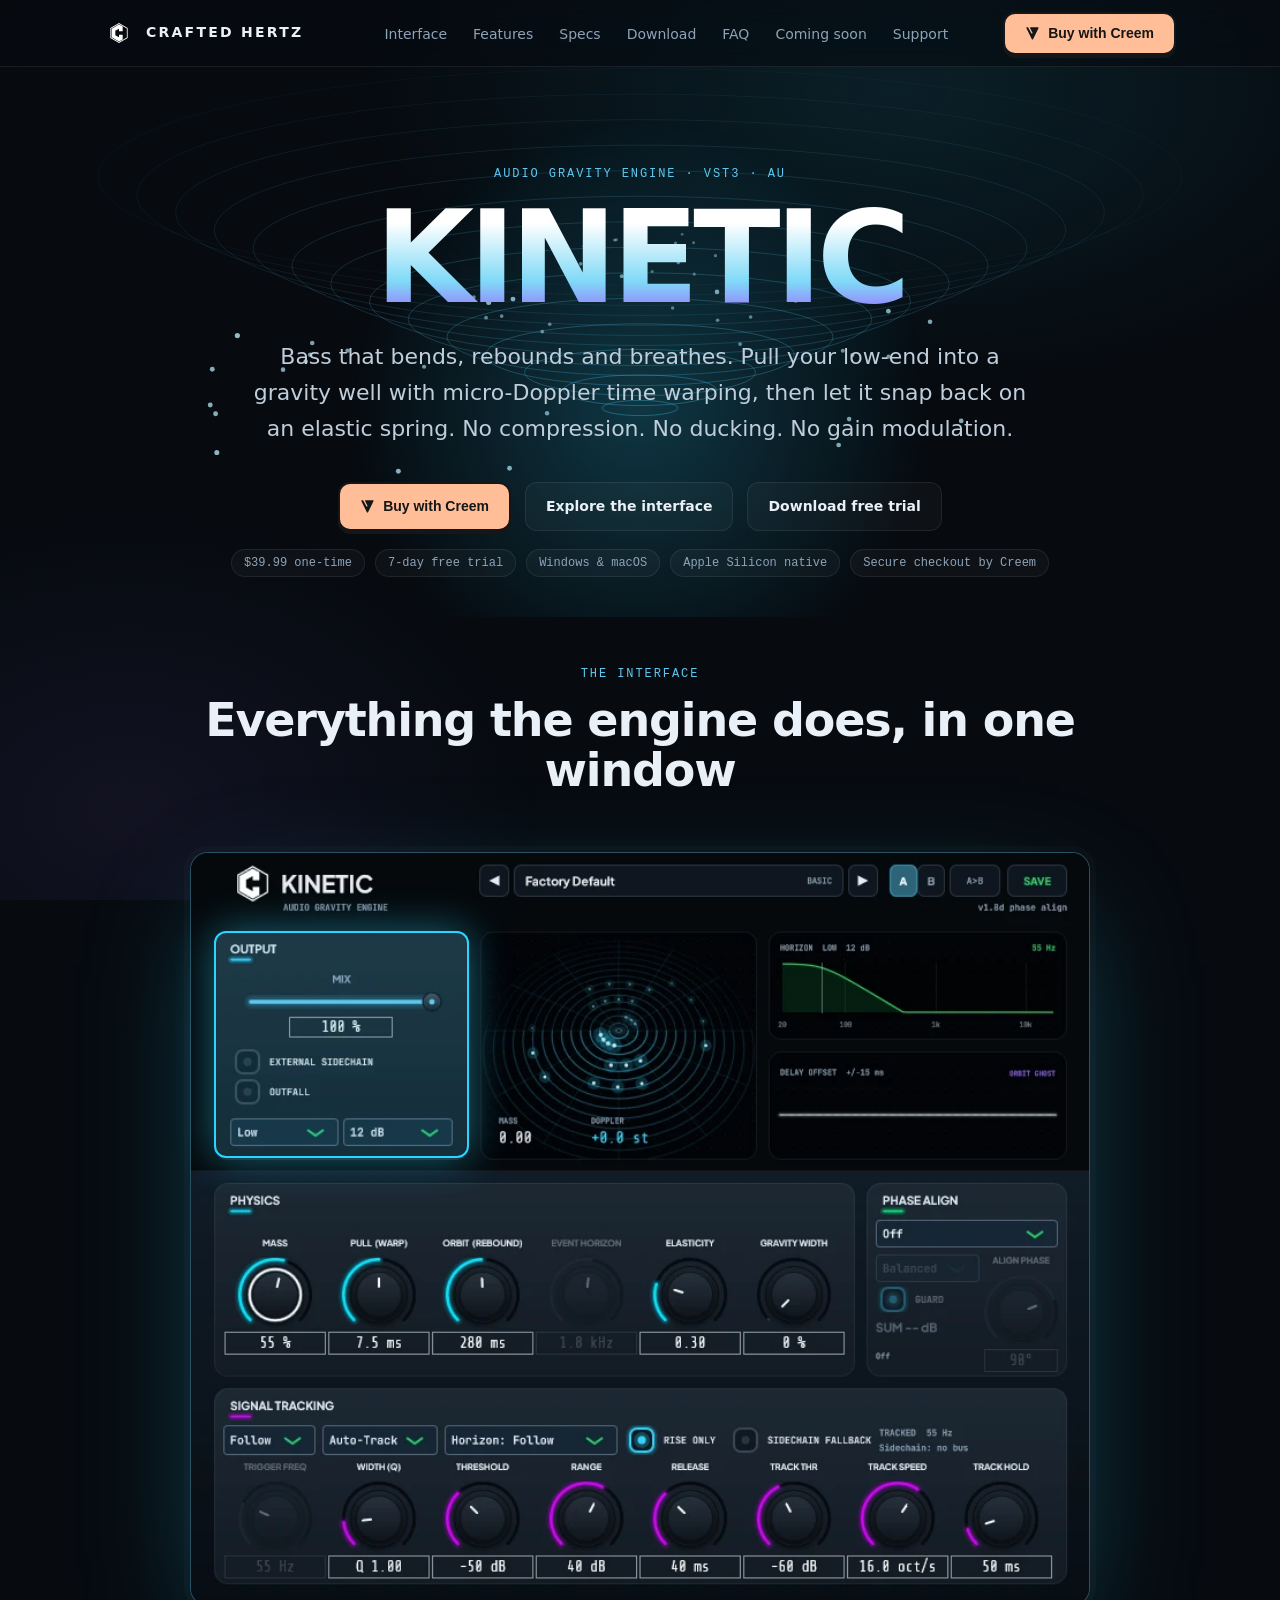
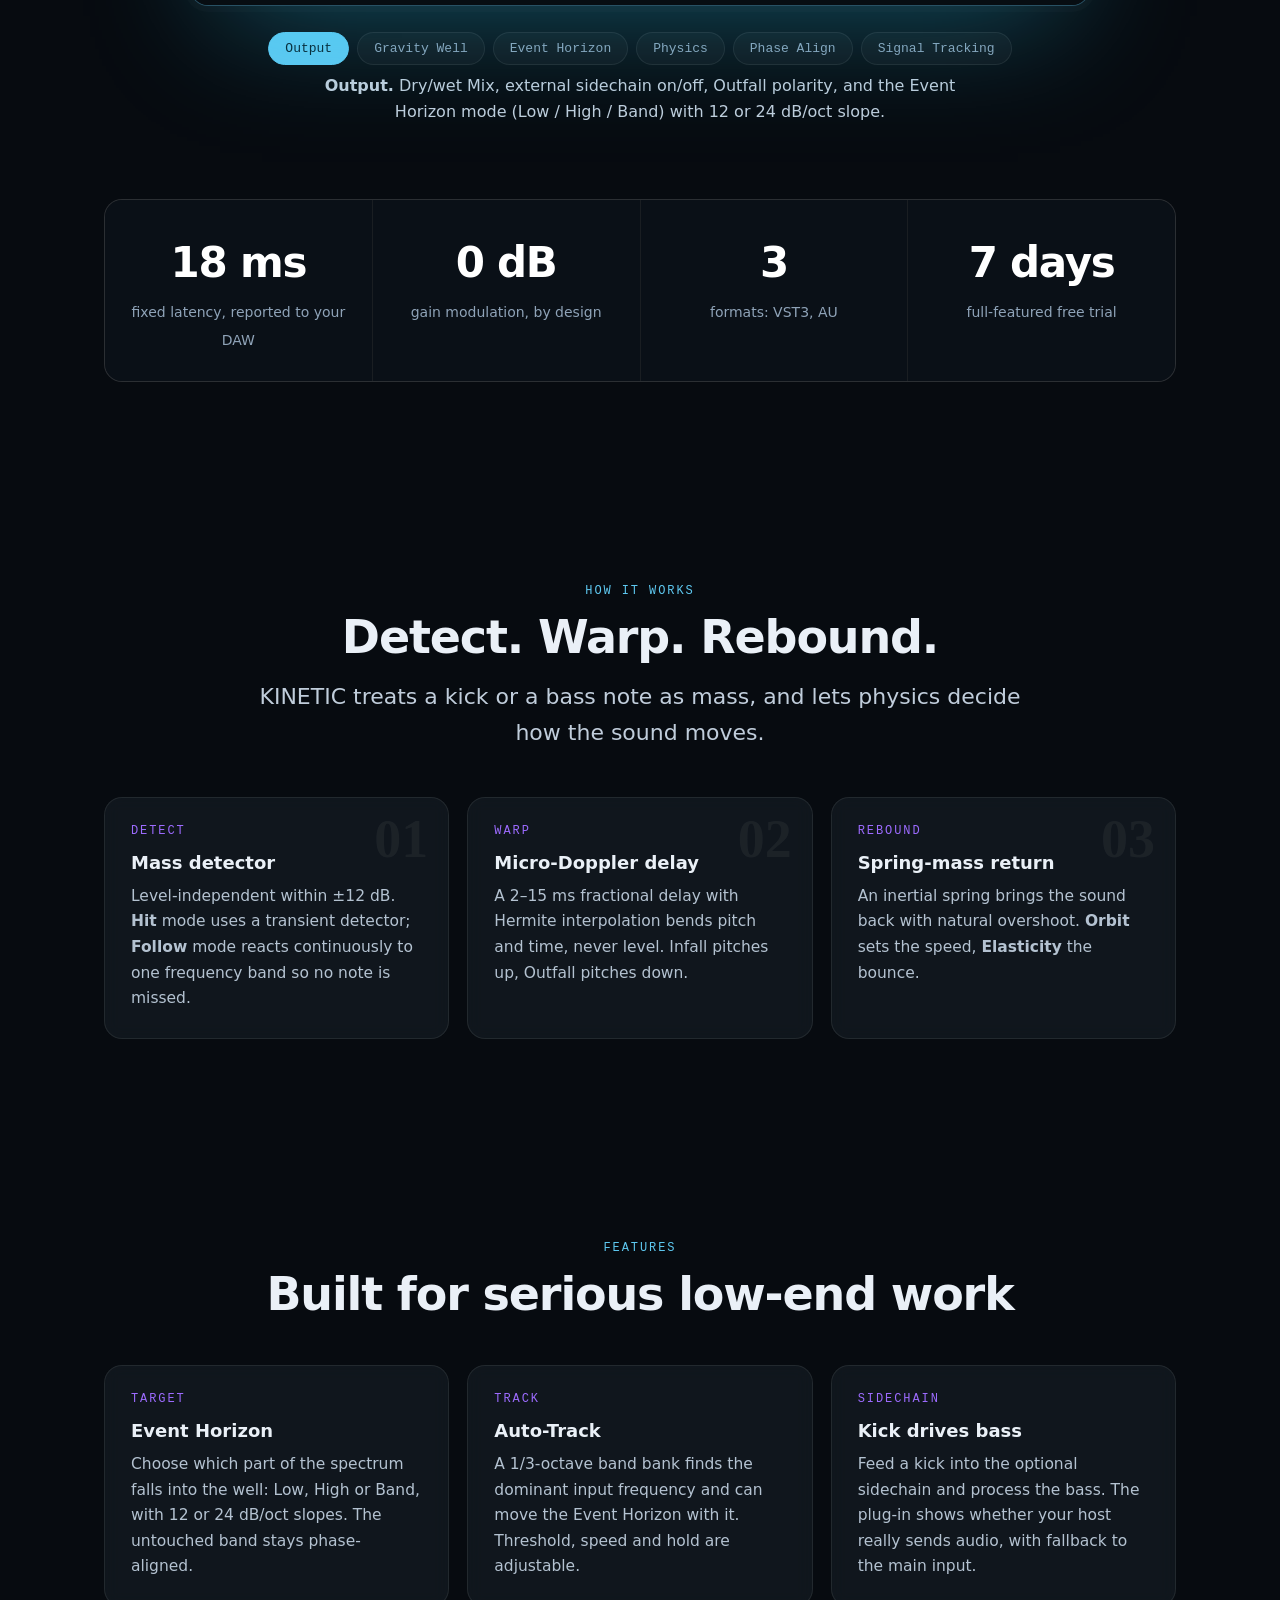
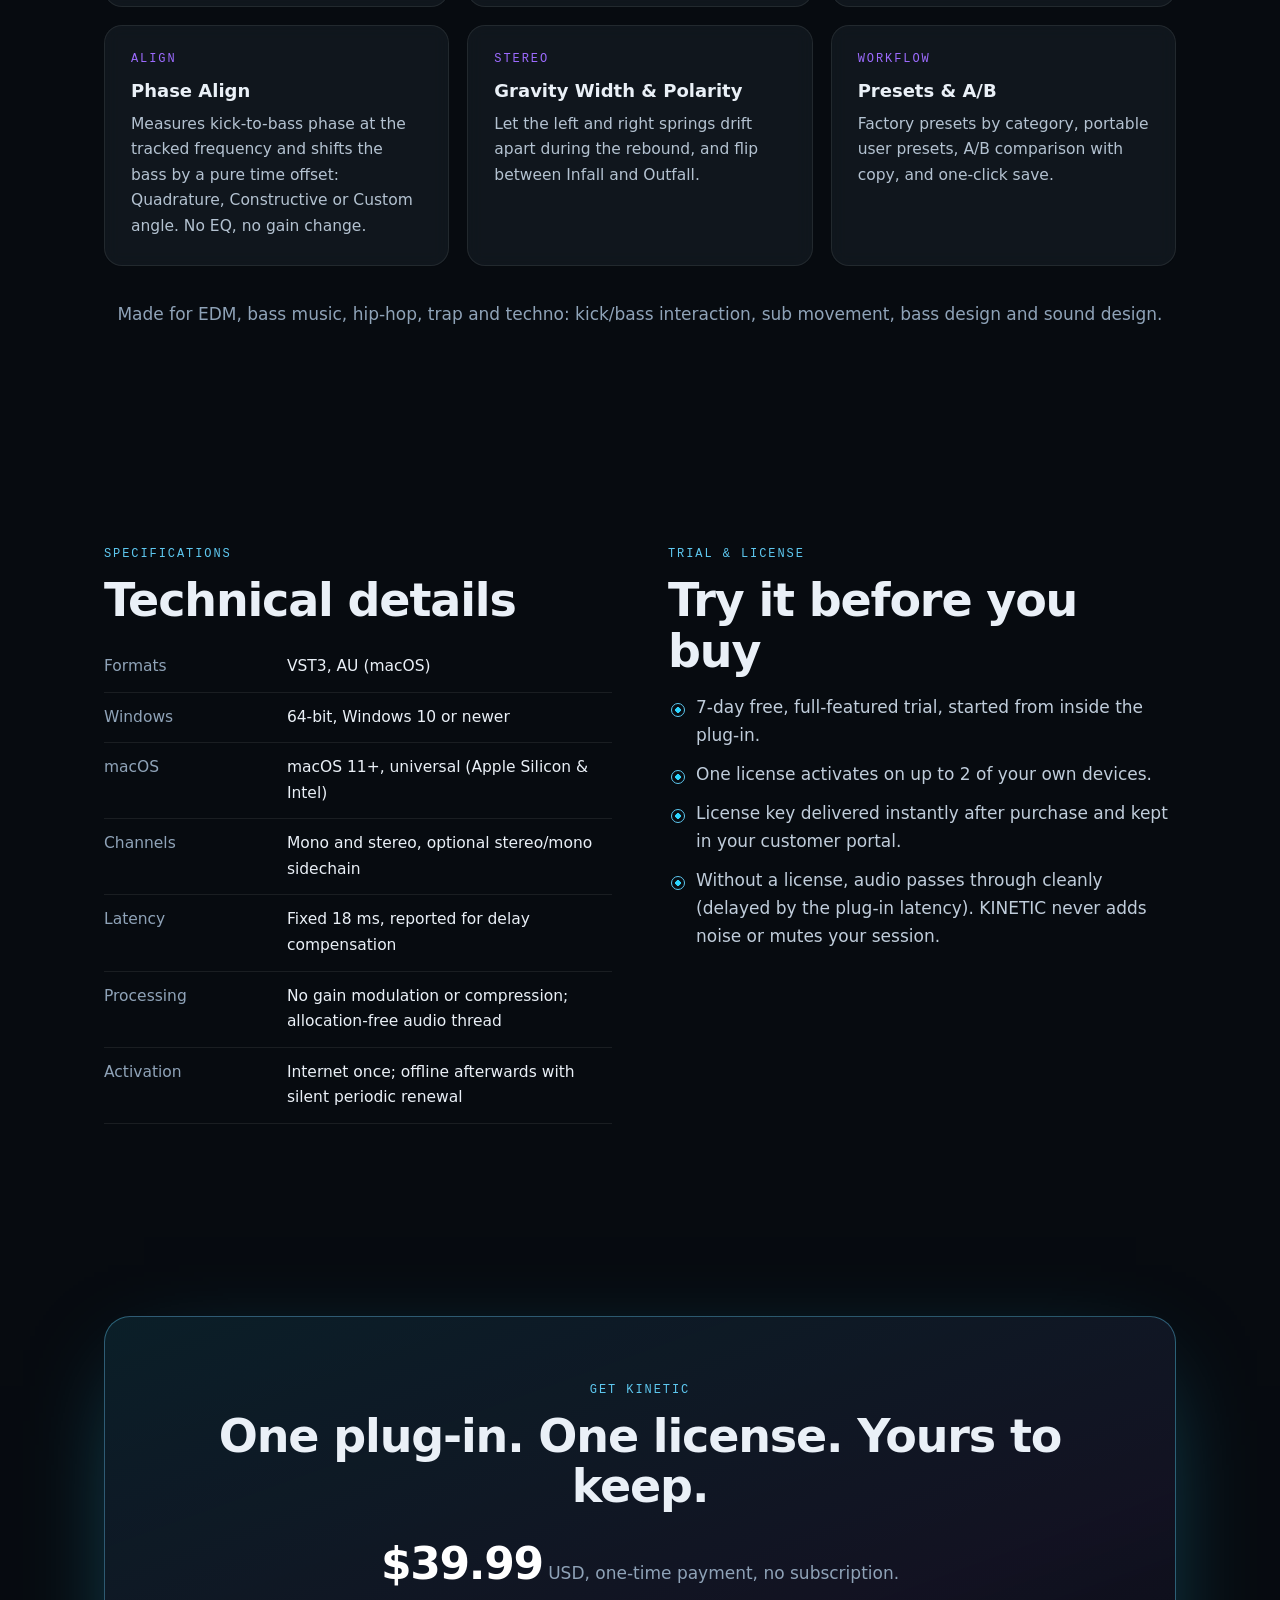
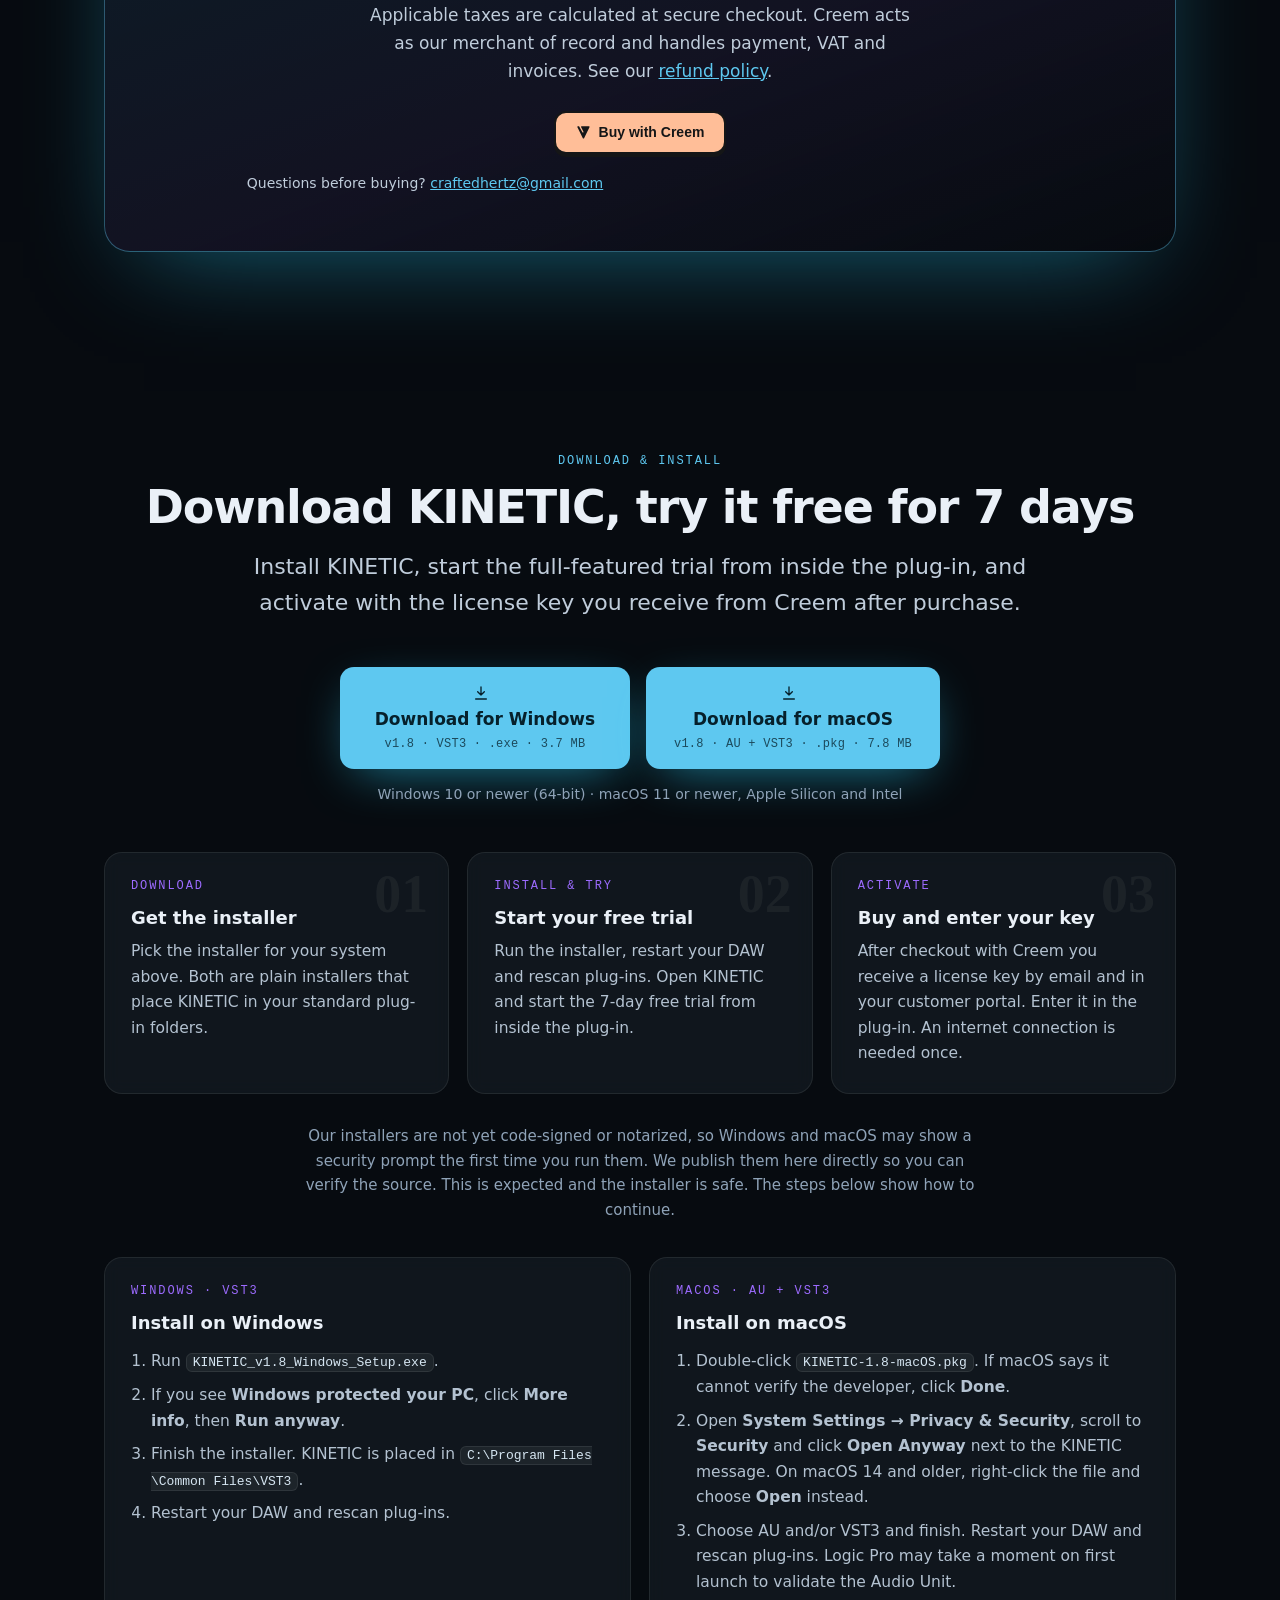
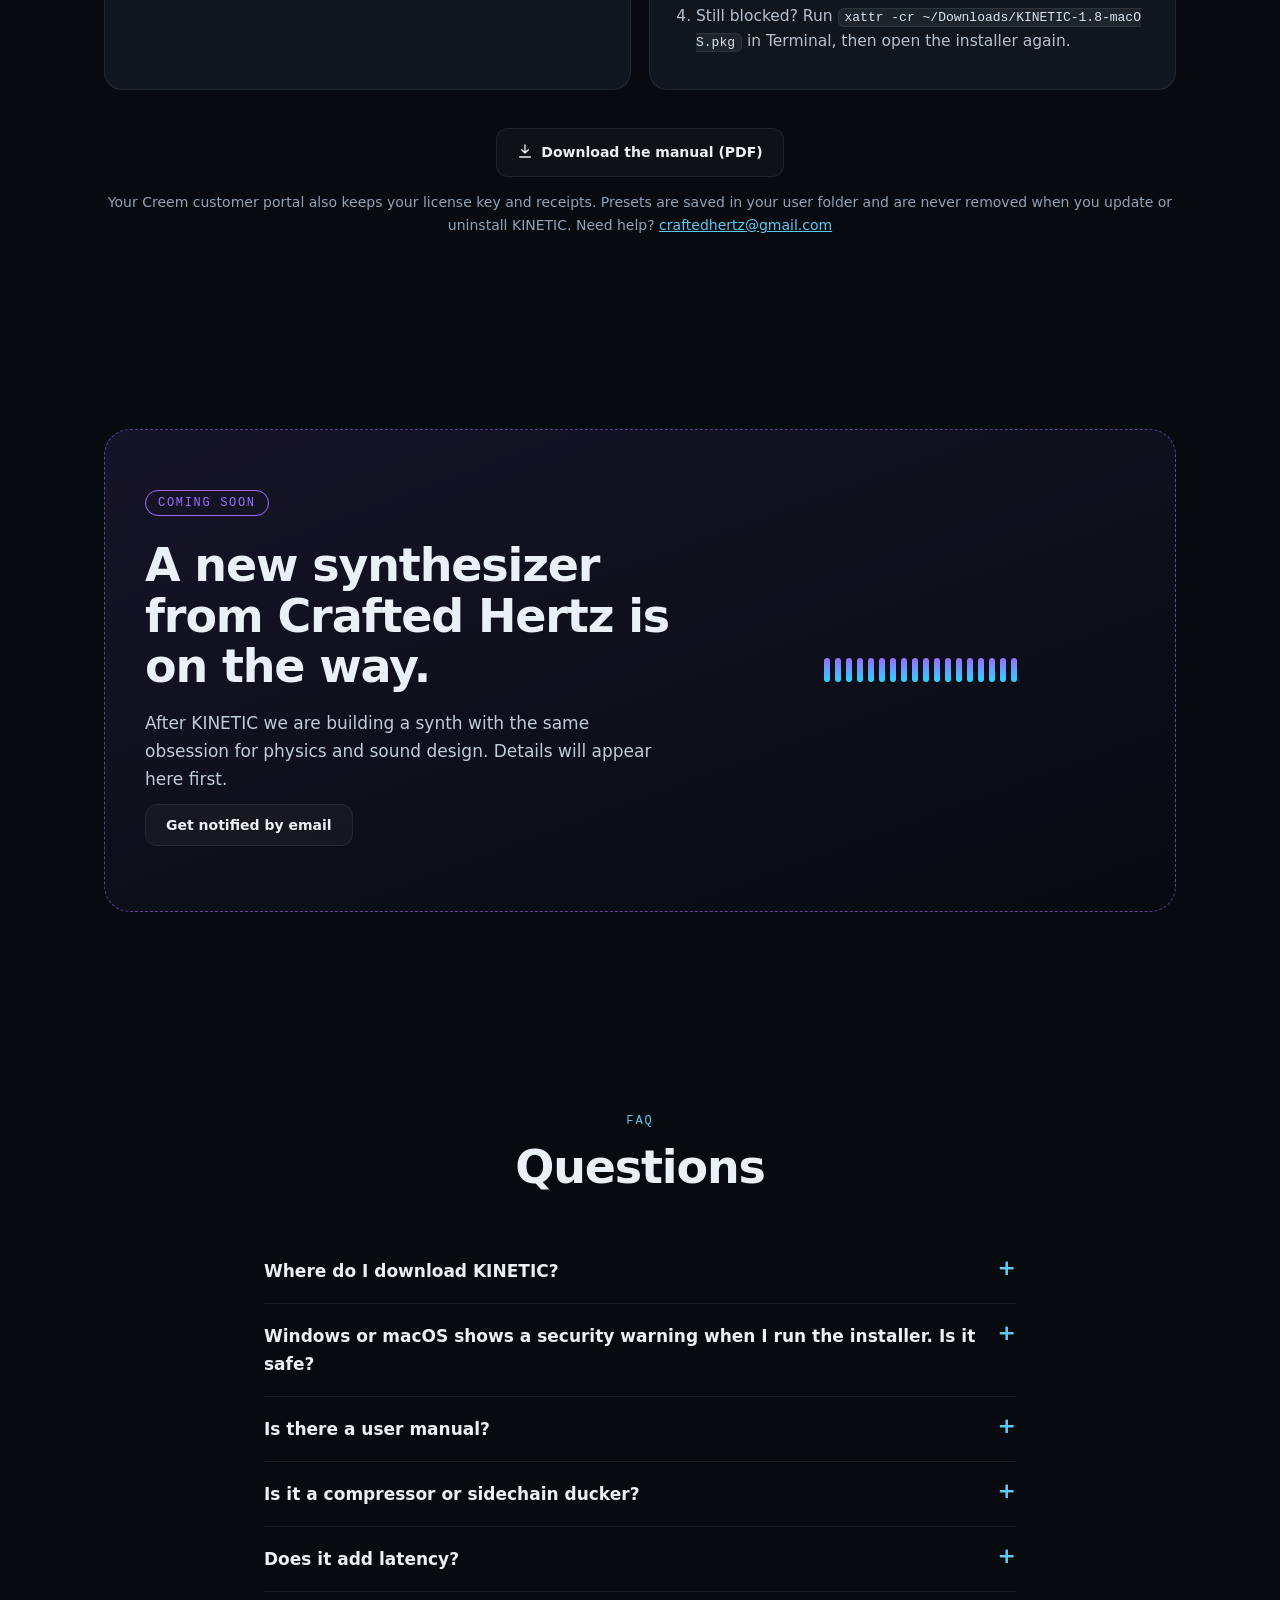
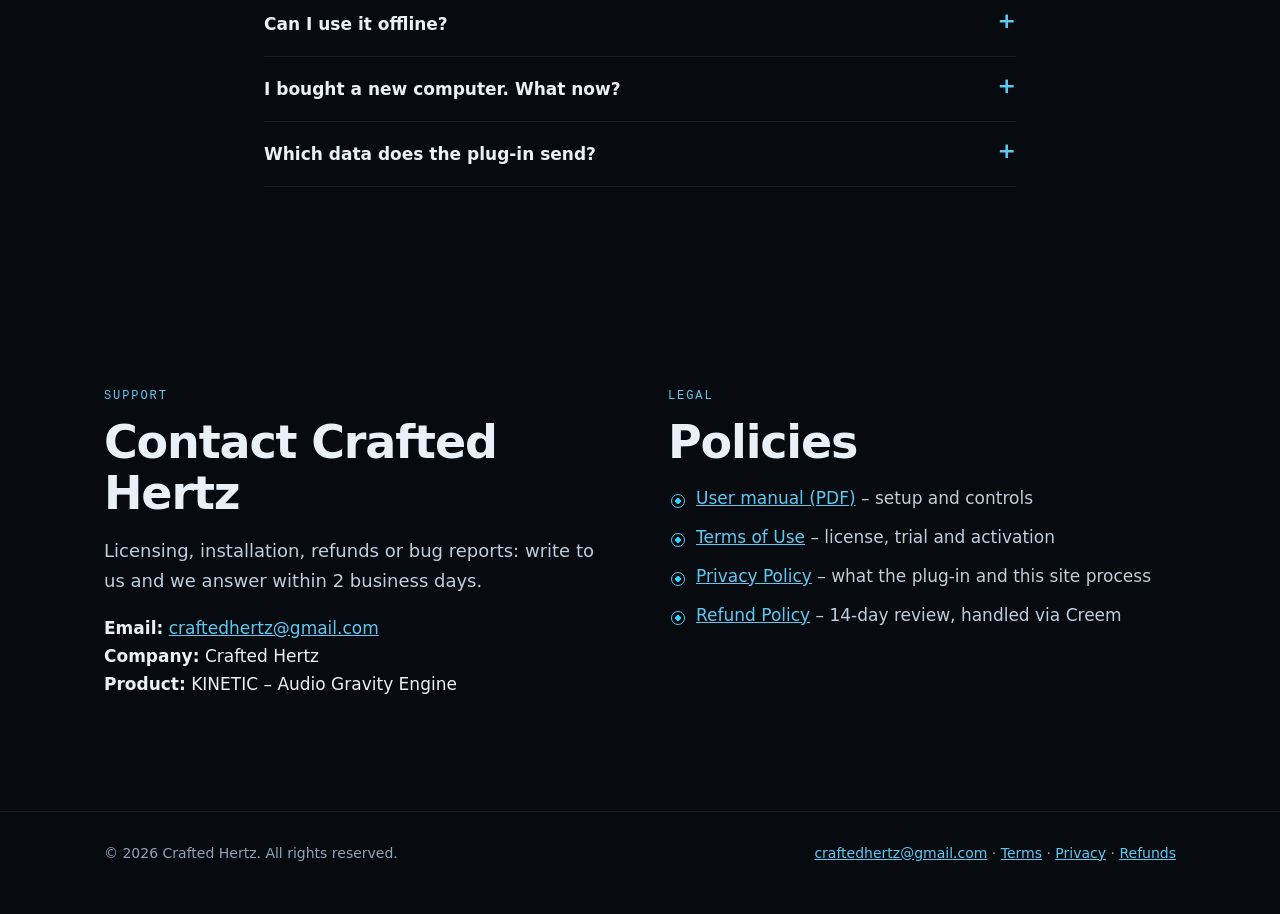
==== commit 83c0b085: "Update index.html" ====
--- a/index.html
+++ b/index.html
@@ -4,15 +4,15 @@
 <meta charset="utf-8">
 <meta name="viewport" content="width=device-width, initial-scale=1"><meta name="theme-color" content="#070b10">
 <title>KINETIC Bass Plugin (VST3/AU) – Crafted Hertz</title>
-<meta name="description" content="KINETIC is a bass and low-end effect plug-in with micro-Doppler time warping and spring-mass rebound. VST3, AU, Standalone. 7-day free trial. $39.99.">
+<meta name="description" content="KINETIC is a bass and low-end effect plug-in with micro-Doppler time warping and spring-mass rebound. VST3, AU. 7-day free trial. $39.99.">
 <link rel="canonical" href="https://www.craftedhertz.com/">
 <meta name="robots" content="index,follow,max-image-preview:large">
 <meta property="og:type" content="website"><meta property="og:site_name" content="Crafted Hertz"><meta property="og:locale" content="en_US">
-<meta property="og:title" content="KINETIC Bass Plugin (VST3/AU) – Crafted Hertz"><meta property="og:description" content="KINETIC is a bass and low-end effect plug-in with micro-Doppler time warping and spring-mass rebound. VST3, AU, Standalone. 7-day free trial. $39.99."><meta property="og:url" content="https://www.craftedhertz.com/">
+<meta property="og:title" content="KINETIC Bass Plugin (VST3/AU) – Crafted Hertz"><meta property="og:description" content="KINETIC is a bass and low-end effect plug-in with micro-Doppler time warping and spring-mass rebound. VST3, AU. 7-day free trial. $39.99."><meta property="og:url" content="https://www.craftedhertz.com/">
 <meta property="og:image" content="https://www.craftedhertz.com/assets/og-image.png"><meta property="og:image:width" content="1200"><meta property="og:image:height" content="630"><meta property="og:image:alt" content="KINETIC plug-in interface by Crafted Hertz">
-<meta name="twitter:card" content="summary_large_image"><meta name="twitter:title" content="KINETIC Bass Plugin (VST3/AU) – Crafted Hertz"><meta name="twitter:description" content="KINETIC is a bass and low-end effect plug-in with micro-Doppler time warping and spring-mass rebound. VST3, AU, Standalone. 7-day free trial. $39.99."><meta name="twitter:image" content="https://www.craftedhertz.com/assets/og-image.png">
+<meta name="twitter:card" content="summary_large_image"><meta name="twitter:title" content="KINETIC Bass Plugin (VST3/AU) – Crafted Hertz"><meta name="twitter:description" content="KINETIC is a bass and low-end effect plug-in with micro-Doppler time warping and spring-mass rebound. VST3, AU. 7-day free trial. $39.99."><meta name="twitter:image" content="https://www.craftedhertz.com/assets/og-image.png">
 <link rel="icon" href="/assets/favicon.svg" type="image/svg+xml">
-<script type="application/ld+json">{"@context": "https://schema.org", "@graph": [{"@type": "Organization", "@id": "https://www.craftedhertz.com/#org", "name": "Crafted Hertz", "url": "https://www.craftedhertz.com/", "email": "craftedhertz@gmail.com", "logo": "https://www.craftedhertz.com/assets/favicon.svg"}, {"@type": "WebSite", "@id": "https://www.craftedhertz.com/#site", "url": "https://www.craftedhertz.com/", "name": "Crafted Hertz", "publisher": {"@id": "https://www.craftedhertz.com/#org"}}, {"@type": "SoftwareApplication", "name": "KINETIC – Audio Gravity Engine", "applicationCategory": "MultimediaApplication", "applicationSubCategory": "Audio plug-in (VST3, AU)", "operatingSystem": "Windows 10, macOS 11", "description": "KINETIC is a bass and low-end effect plug-in with micro-Doppler time warping and spring-mass rebound. VST3, AU, Standalone. 7-day free trial. $39.99.", "image": "https://www.craftedhertz.com/assets/kinetic-ui.png", "url": "https://www.craftedhertz.com/", "publisher": {"@id": "https://www.craftedhertz.com/#org"}, "offers": {"@type": "Offer", "price": "39.99", "priceCurrency": "USD", "availability": "https://schema.org/InStock", "url": "https://www.creem.io/payment/prod_1gk79Y8ObiGIPqUqzMyNq7"}, "downloadUrl": "https://www.craftedhertz.com/#install"}, {"@type": "FAQPage", "mainEntity": [{"@type": "Question", "name": "Where do I download KINETIC?", "acceptedAnswer": {"@type": "Answer", "text": "Use the Download buttons on this page for Windows or macOS. You can try KINETIC free for 7 days. After you buy, Creem emails you a license key and keeps it in your customer portal."}}, {"@type": "Question", "name": "Windows or macOS shows a security warning when I run the installer. Is it safe?", "acceptedAnswer": {"@type": "Answer", "text": "Yes. The installers are not yet code-signed or notarized, so the first run triggers a prompt. On Windows click More info, then Run anyway. On macOS open System Settings, Privacy & Security, and click Open Anyway. Full steps are in the Download & install section."}}, {"@type": "Question", "name": "Is there a user manual?", "acceptedAnswer": {"@type": "Answer", "text": "Yes. You can download the PDF manual from the Download & install section of this page."}}, {"@type": "Question", "name": "Is it a compressor or sidechain ducker?", "acceptedAnswer": {"@type": "Answer", "text": "No. KINETIC works with micro time-warping and elastic rebound. The level of your signal is never reduced."}}, {"@type": "Question", "name": "Does it add latency?", "acceptedAnswer": {"@type": "Answer", "text": "Yes, a fixed 18 ms. Your DAW's plug-in delay compensation takes care of it."}}, {"@type": "Question", "name": "Can I use it offline?", "acceptedAnswer": {"@type": "Answer", "text": "Yes, after activation. The plug-in renews its license silently when you are online. After a long offline period it asks you to reconnect once."}}, {"@type": "Question", "name": "I bought a new computer. What now?", "acceptedAnswer": {"@type": "Answer", "text": "Deactivate the old device inside the plug-in and activate the new one, or email support and we will free a slot."}}, {"@type": "Question", "name": "Which data does the plug-in send?", "acceptedAnswer": {"@type": "Answer", "text": "Only your license key, an anonymous machine hash and the plug-in version, to our activation server. No tracking, no analytics."}}]}]}</script>
+<script type="application/ld+json">{"@context": "https://schema.org", "@graph": [{"@type": "Organization", "@id": "https://www.craftedhertz.com/#org", "name": "Crafted Hertz", "url": "https://www.craftedhertz.com/", "email": "craftedhertz@gmail.com", "logo": "https://www.craftedhertz.com/assets/favicon.svg"}, {"@type": "WebSite", "@id": "https://www.craftedhertz.com/#site", "url": "https://www.craftedhertz.com/", "name": "Crafted Hertz", "publisher": {"@id": "https://www.craftedhertz.com/#org"}}, {"@type": "SoftwareApplication", "name": "KINETIC – Audio Gravity Engine", "applicationCategory": "MultimediaApplication", "applicationSubCategory": "Audio plug-in (VST3, AU)", "operatingSystem": "Windows 10, macOS 11", "description": "KINETIC is a bass and low-end effect plug-in with micro-Doppler time warping and spring-mass rebound. VST3, AU. 7-day free trial. $39.99.", "image": "https://www.craftedhertz.com/assets/kinetic-ui.png", "url": "https://www.craftedhertz.com/", "publisher": {"@id": "https://www.craftedhertz.com/#org"}, "offers": {"@type": "Offer", "price": "39.99", "priceCurrency": "USD", "availability": "https://schema.org/InStock", "url": "https://www.creem.io/payment/prod_1gk79Y8ObiGIPqUqzMyNq7"}, "downloadUrl": "https://www.craftedhertz.com/#install"}, {"@type": "FAQPage", "mainEntity": [{"@type": "Question", "name": "Where do I download KINETIC?", "acceptedAnswer": {"@type": "Answer", "text": "Use the Download buttons on this page for Windows or macOS. You can try KINETIC free for 7 days. After you buy, Creem emails you a license key and keeps it in your customer portal."}}, {"@type": "Question", "name": "Windows or macOS shows a security warning when I run the installer. Is it safe?", "acceptedAnswer": {"@type": "Answer", "text": "Yes. The installers are not yet code-signed or notarized, so the first run triggers a prompt. On Windows click More info, then Run anyway. On macOS open System Settings, Privacy & Security, and click Open Anyway. Full steps are in the Download & install section."}}, {"@type": "Question", "name": "Is there a user manual?", "acceptedAnswer": {"@type": "Answer", "text": "Yes. You can download the PDF manual from the Download & install section of this page."}}, {"@type": "Question", "name": "Is it a compressor or sidechain ducker?", "acceptedAnswer": {"@type": "Answer", "text": "No. KINETIC works with micro time-warping and elastic rebound. The level of your signal is never reduced."}}, {"@type": "Question", "name": "Does it add latency?", "acceptedAnswer": {"@type": "Answer", "text": "Yes, a fixed 18 ms. Your DAW's plug-in delay compensation takes care of it."}}, {"@type": "Question", "name": "Can I use it offline?", "acceptedAnswer": {"@type": "Answer", "text": "Yes, after activation. The plug-in renews its license silently when you are online. After a long offline period it asks you to reconnect once."}}, {"@type": "Question", "name": "I bought a new computer. What now?", "acceptedAnswer": {"@type": "Answer", "text": "Deactivate the old device inside the plug-in and activate the new one, or email support and we will free a slot."}}, {"@type": "Question", "name": "Which data does the plug-in send?", "acceptedAnswer": {"@type": "Answer", "text": "Only your license key, an anonymous machine hash and the plug-in version, to our activation server. No tracking, no analytics."}}]}]}</script>
 <link rel="preconnect" href="https://fonts.googleapis.com"><link rel="preconnect" href="https://fonts.gstatic.com" crossorigin>
 <link href="https://fonts.googleapis.com/css2?family=JetBrains+Mono:wght@500&family=Plus+Jakarta+Sans:wght@400;500;700;800&display=swap" rel="stylesheet">
 <script src="https://www.creem.io/embed.js" async></script>
@@ -34,7 +34,7 @@
 <section class="hero" id="top" aria-labelledby="h1">
   <canvas id="cv" aria-hidden="true"></canvas>
   <div class="wrap">
-    <span class="mono">Audio Gravity Engine · VST3 · AU · Standalone</span>
+    <span class="mono">Audio Gravity Engine · VST3 · AU</span>
     <h1 id="h1">KINETIC</h1>
     <p class="lead">Bass that bends, rebounds and breathes. Pull your low-end into a gravity well with micro-Doppler time warping, then let it snap back on an elastic spring. No compression. No ducking. No gain modulation.</p>
     <div class="cta">
@@ -59,7 +59,8 @@
   <div class="stats rv">
     <div><b data-n="18" data-s=" ms">0</b><span>fixed latency, reported to your DAW</span></div>
     <div><b data-n="0" data-s=" dB">0</b><span>gain modulation, by design</span></div>
-    <div><b data-n="3" data-s="">0</b><span>formats: VST3, AU, Standalone</span></div>
+    <div><b data-n="3" data-s="">0</b><span>formats: VST3, AU
+    </span></div>
     <div><b data-n="7" data-s=" days">0</b><span>full-featured free trial</span></div>
   </div>
 </div></section>
@@ -89,7 +90,7 @@
 <section id="specs" aria-label="Specifications"><div class="wrap cols">
   <div class="rv"><span class="mono">Specifications</span><h2>Technical details</h2>
   <table>
-    <tr><td>Formats</td><td>VST3, AU (macOS), Standalone</td></tr>
+    <tr><td>Formats</td><td>VST3, AU (macOS)</td></tr>
     <tr><td>Windows</td><td>64-bit, Windows 10 or newer</td></tr>
     <tr><td>macOS</td><td>macOS 11+, universal (Apple Silicon &amp; Intel)</td></tr>
     <tr><td>Channels</td><td>Mono and stereo, optional stereo/mono sidechain</td></tr>
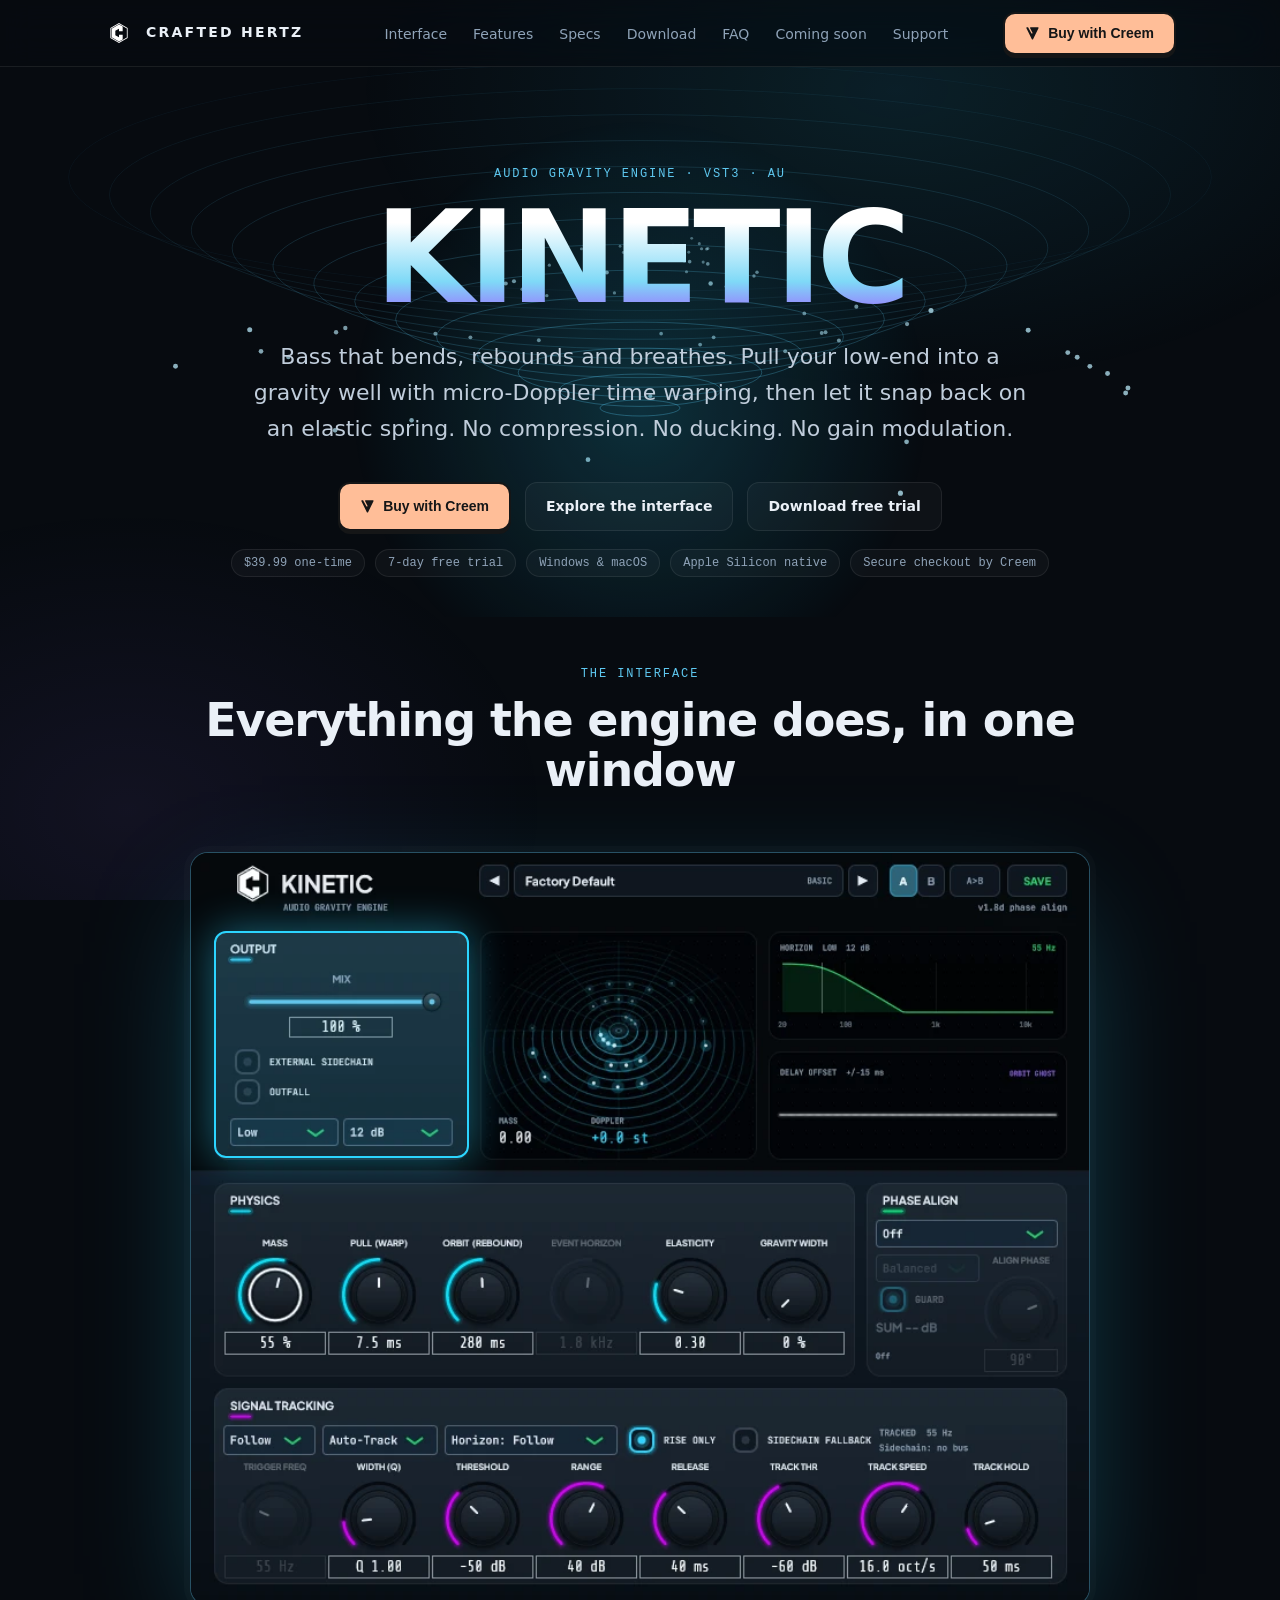
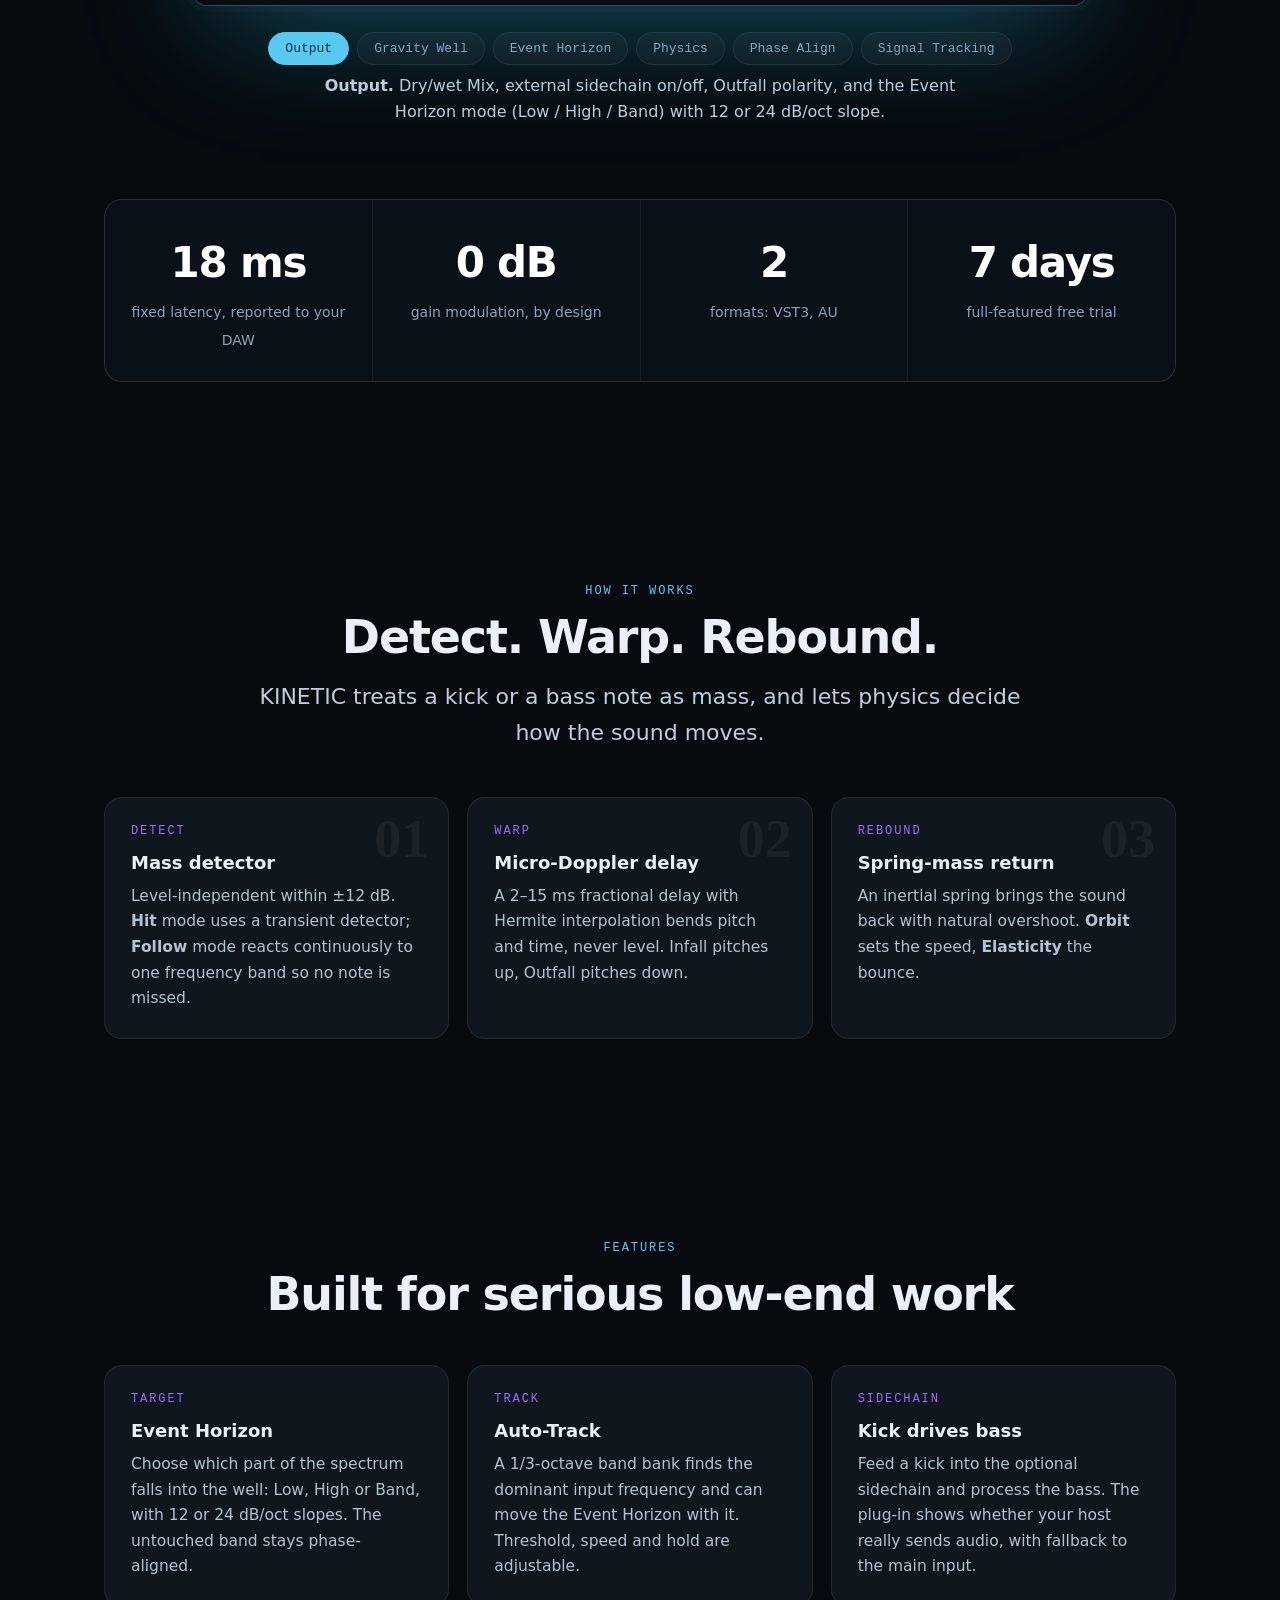
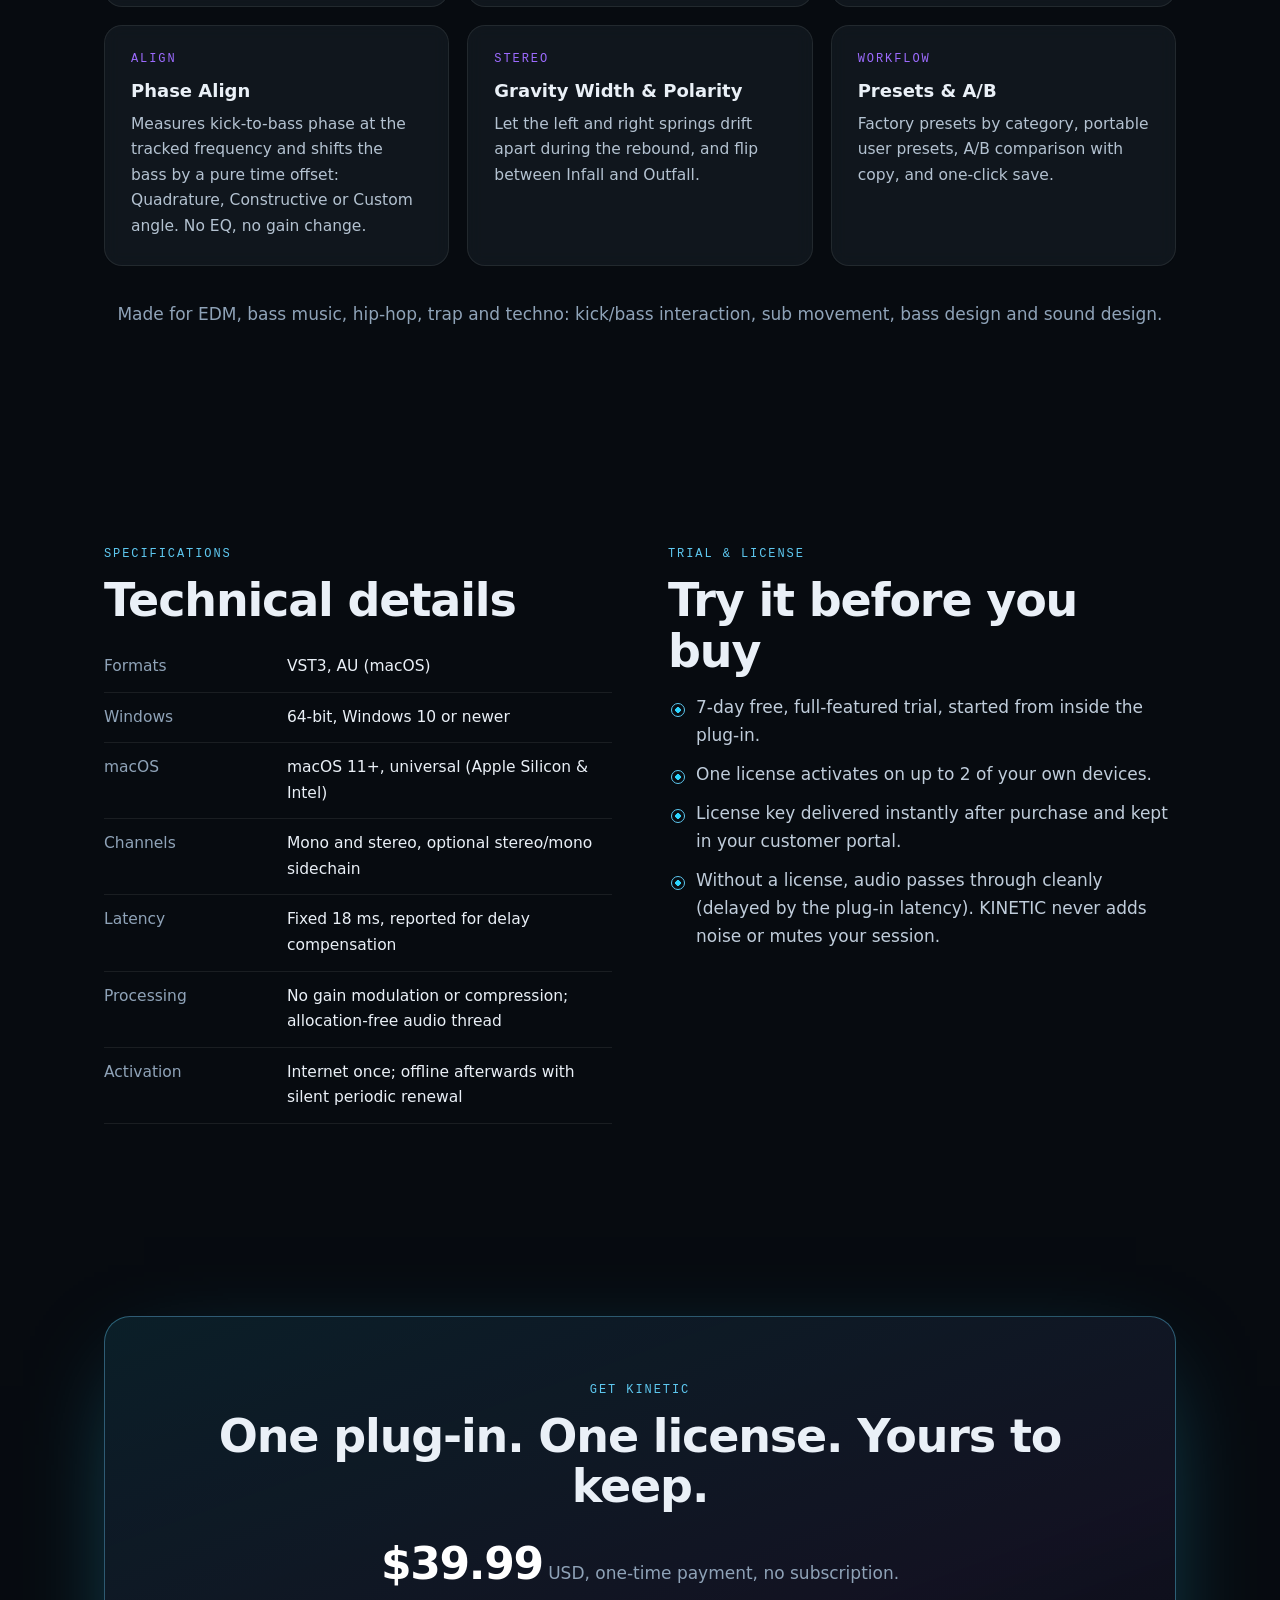
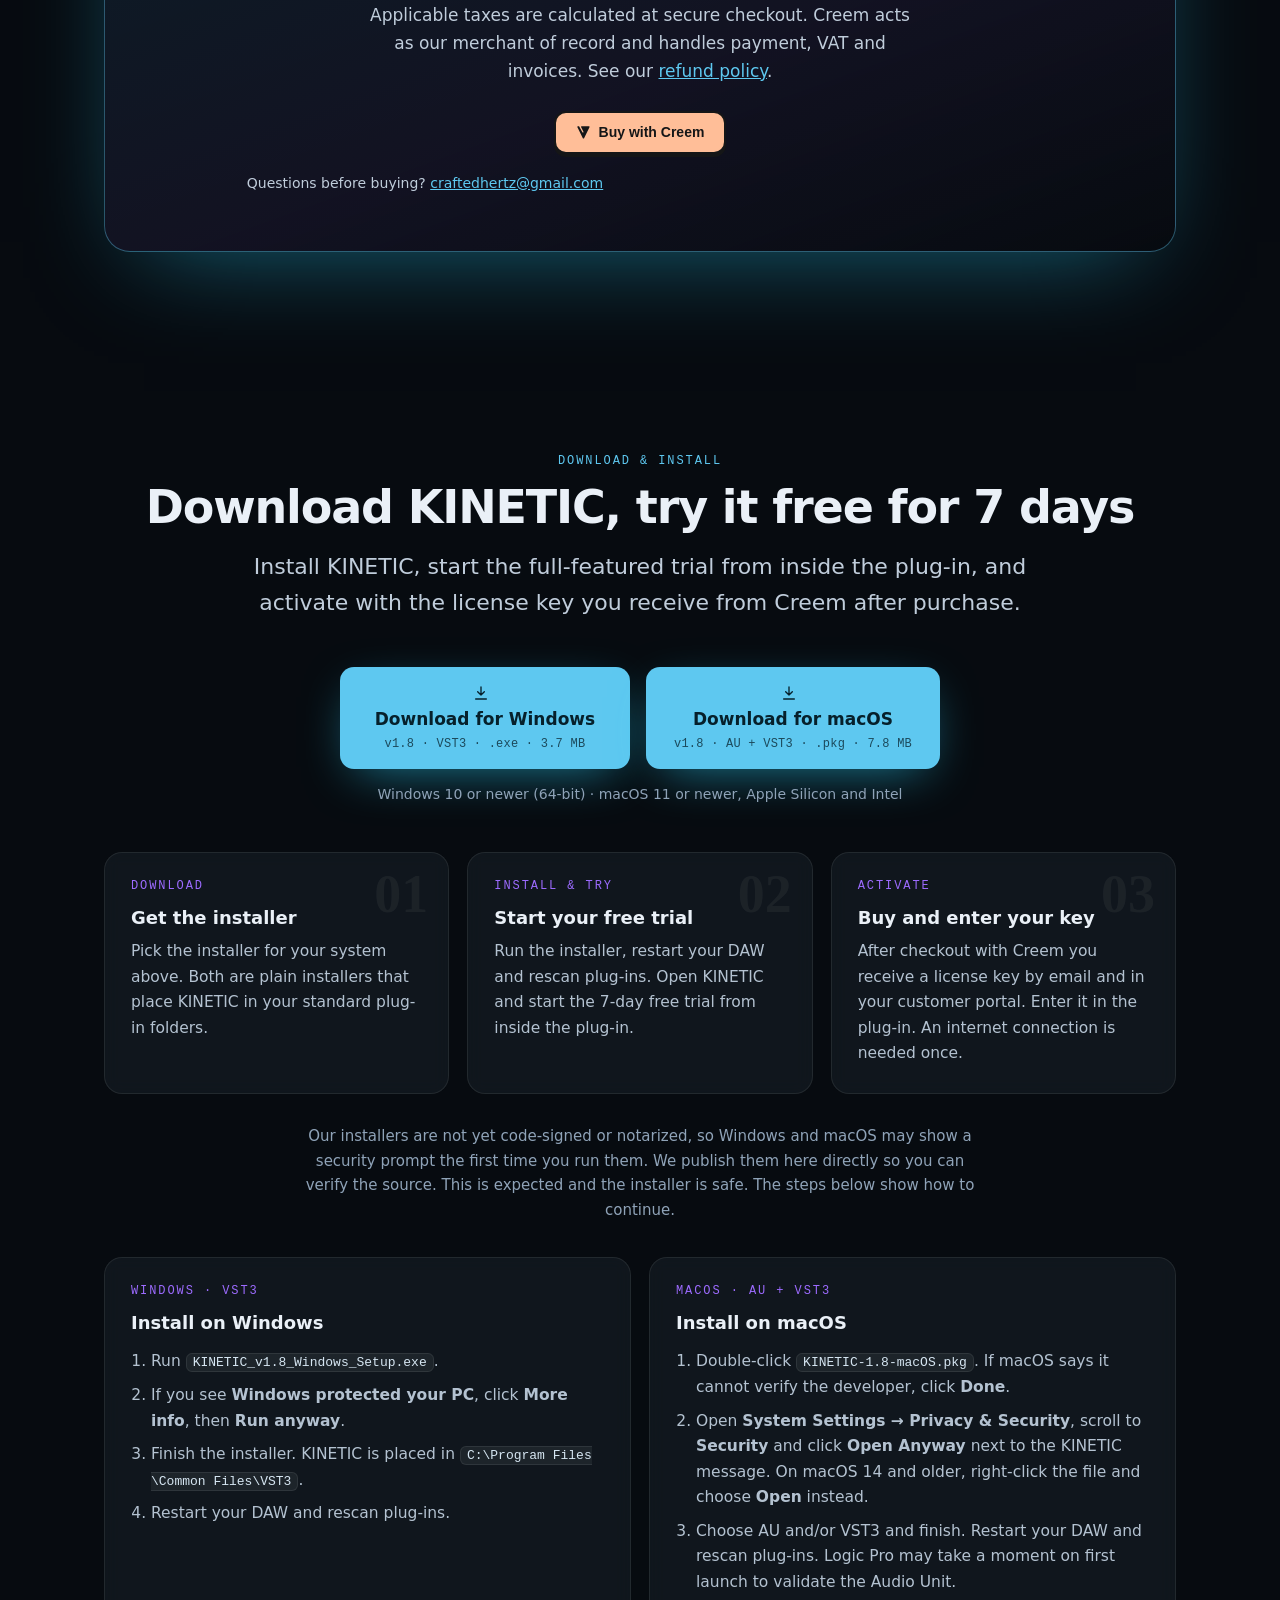
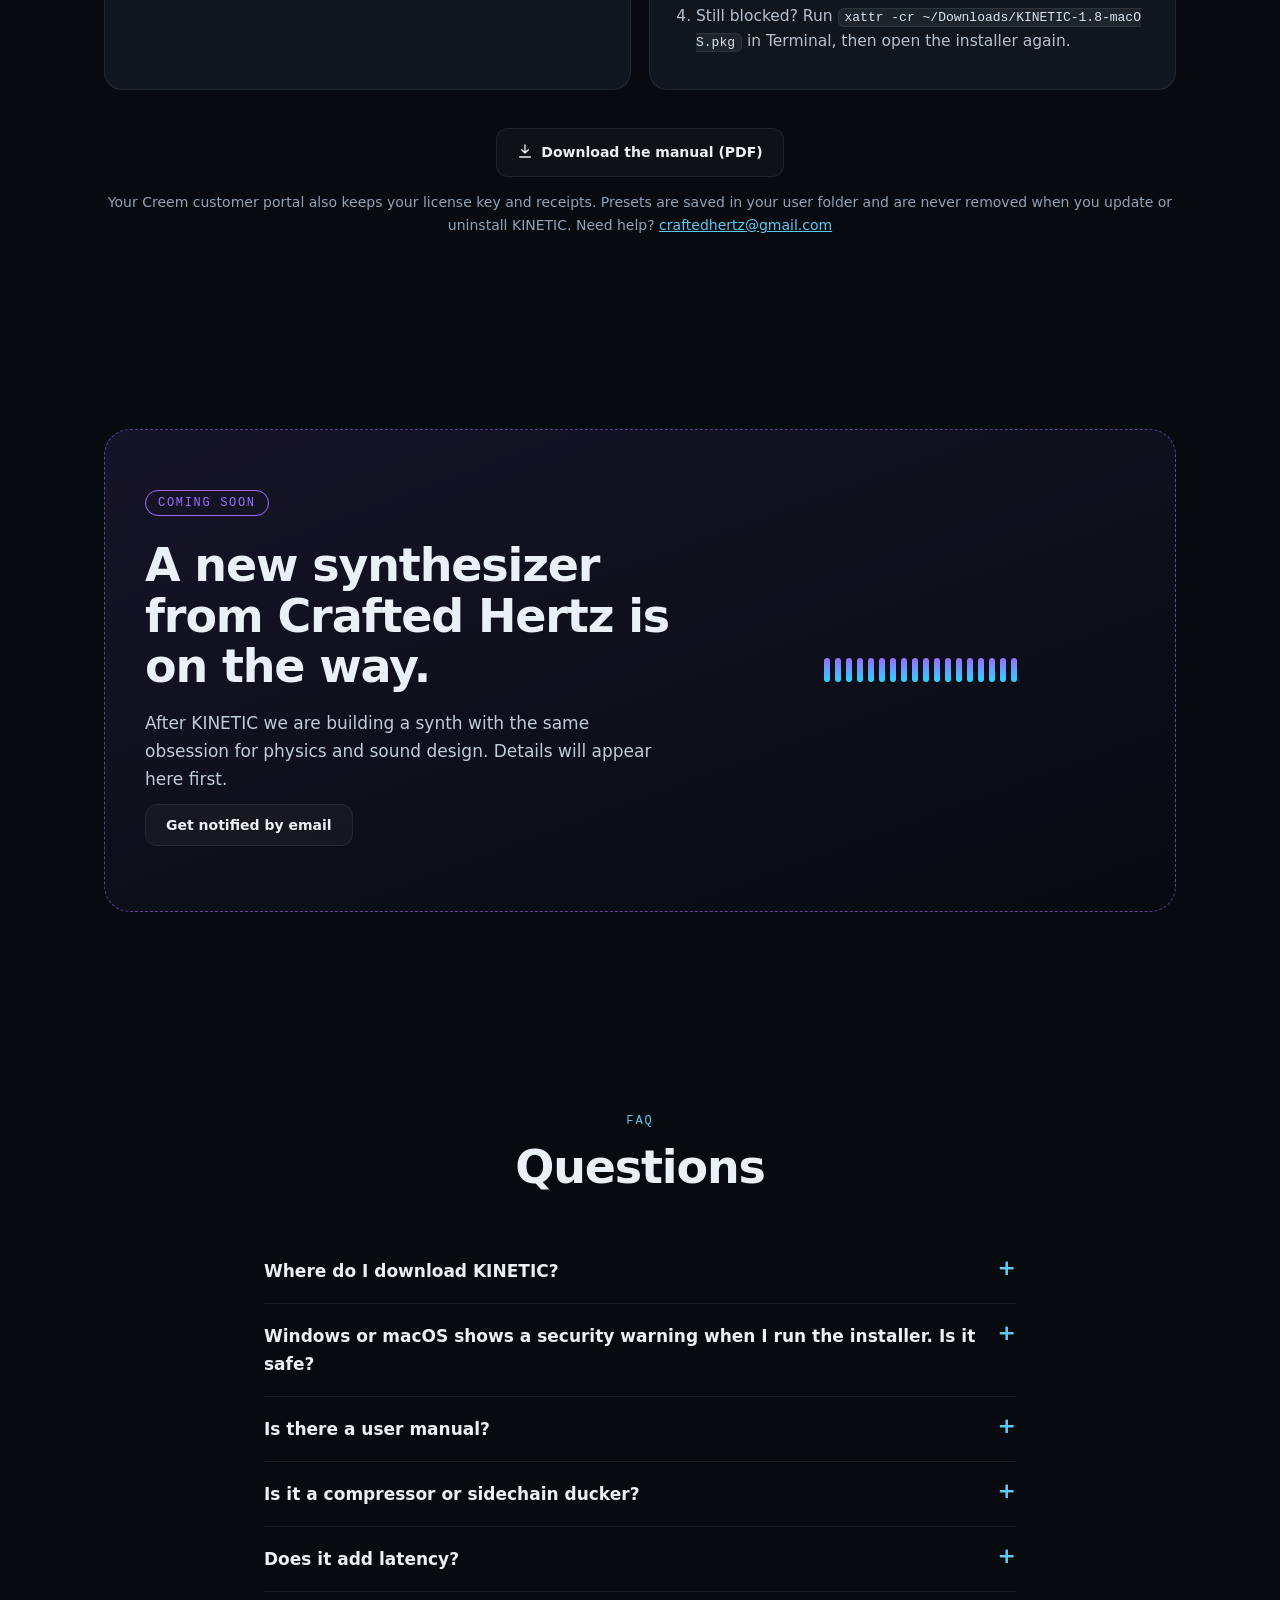
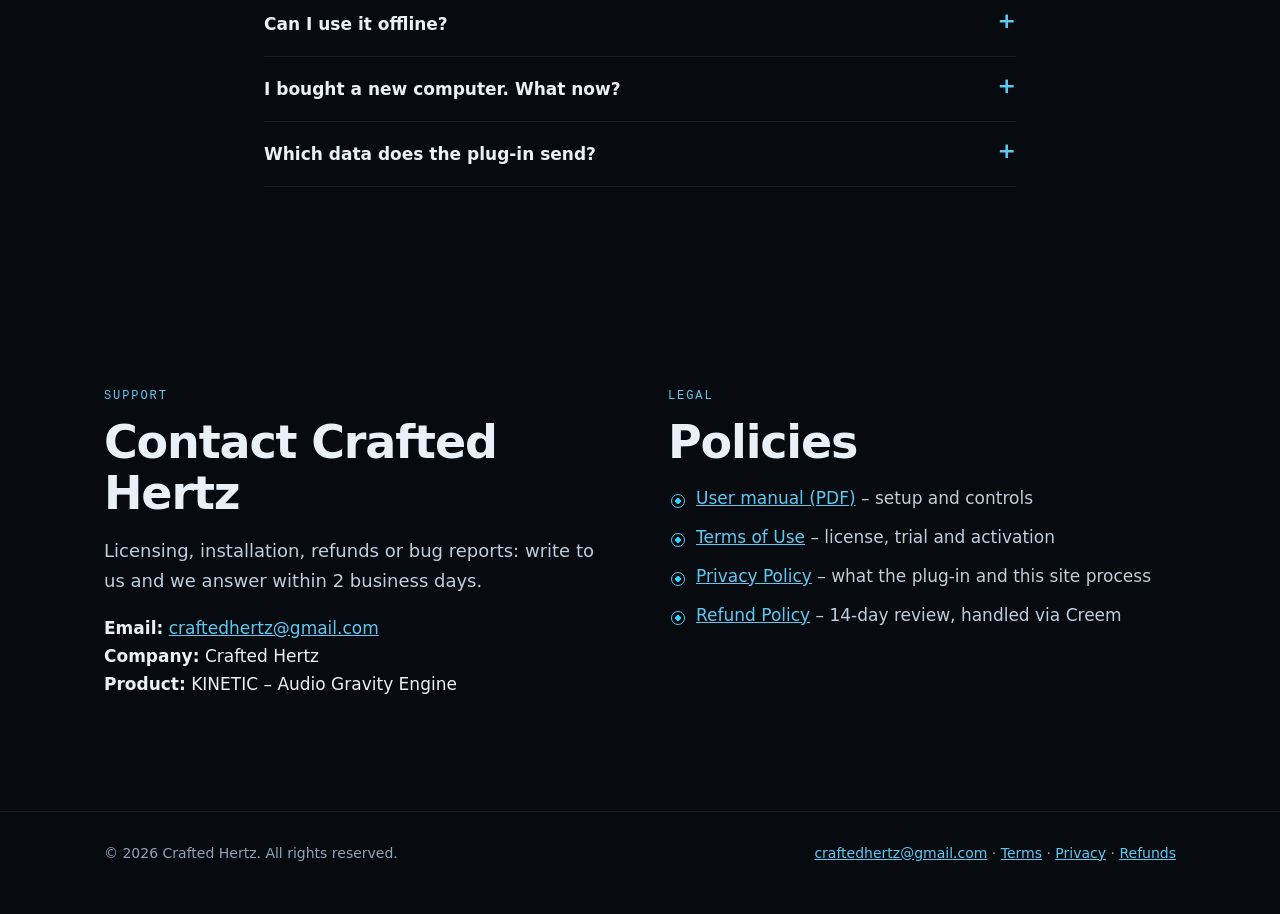
==== commit d5b203b4: "Update index.html" ====
--- a/index.html
+++ b/index.html
@@ -59,7 +59,7 @@
   <div class="stats rv">
     <div><b data-n="18" data-s=" ms">0</b><span>fixed latency, reported to your DAW</span></div>
     <div><b data-n="0" data-s=" dB">0</b><span>gain modulation, by design</span></div>
-    <div><b data-n="3" data-s="">0</b><span>formats: VST3, AU
+    <div><b data-n="2" data-s="">0</b><span>formats: VST3, AU
     </span></div>
     <div><b data-n="7" data-s=" days">0</b><span>full-featured free trial</span></div>
   </div>
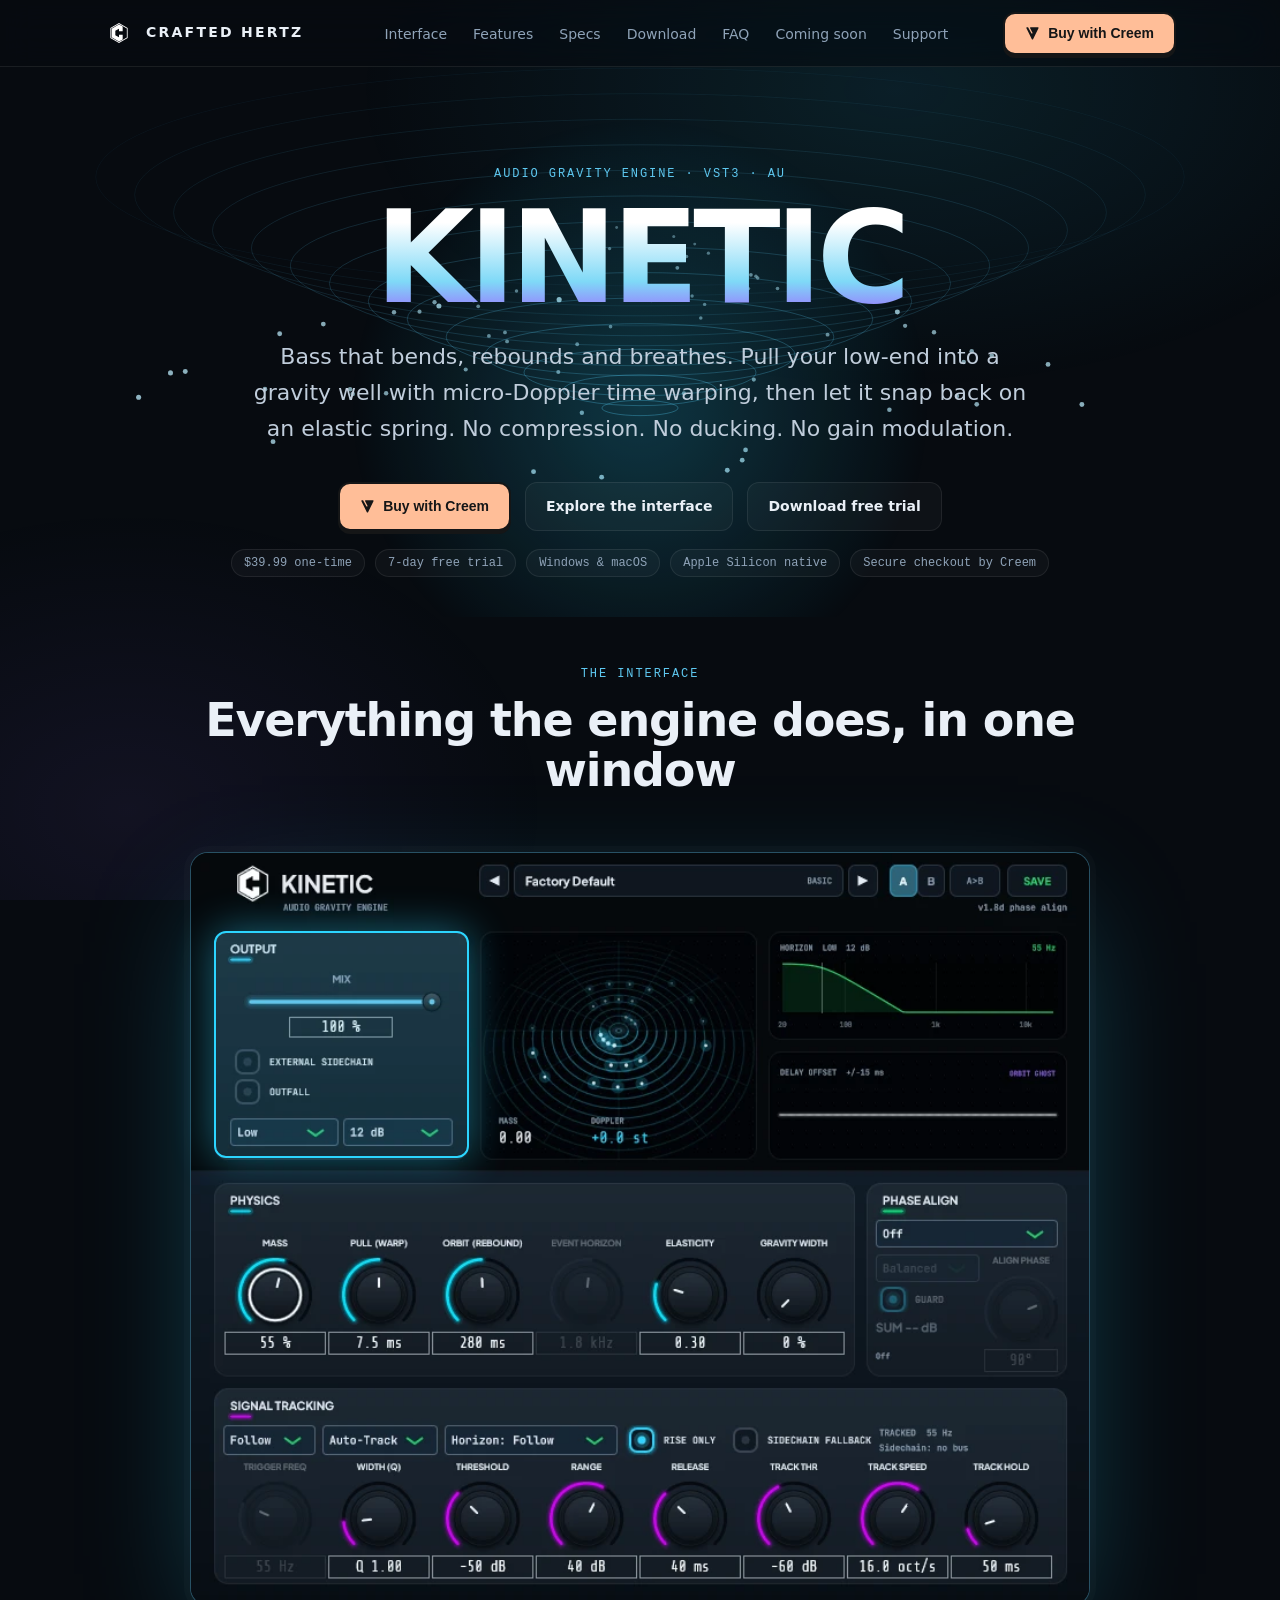
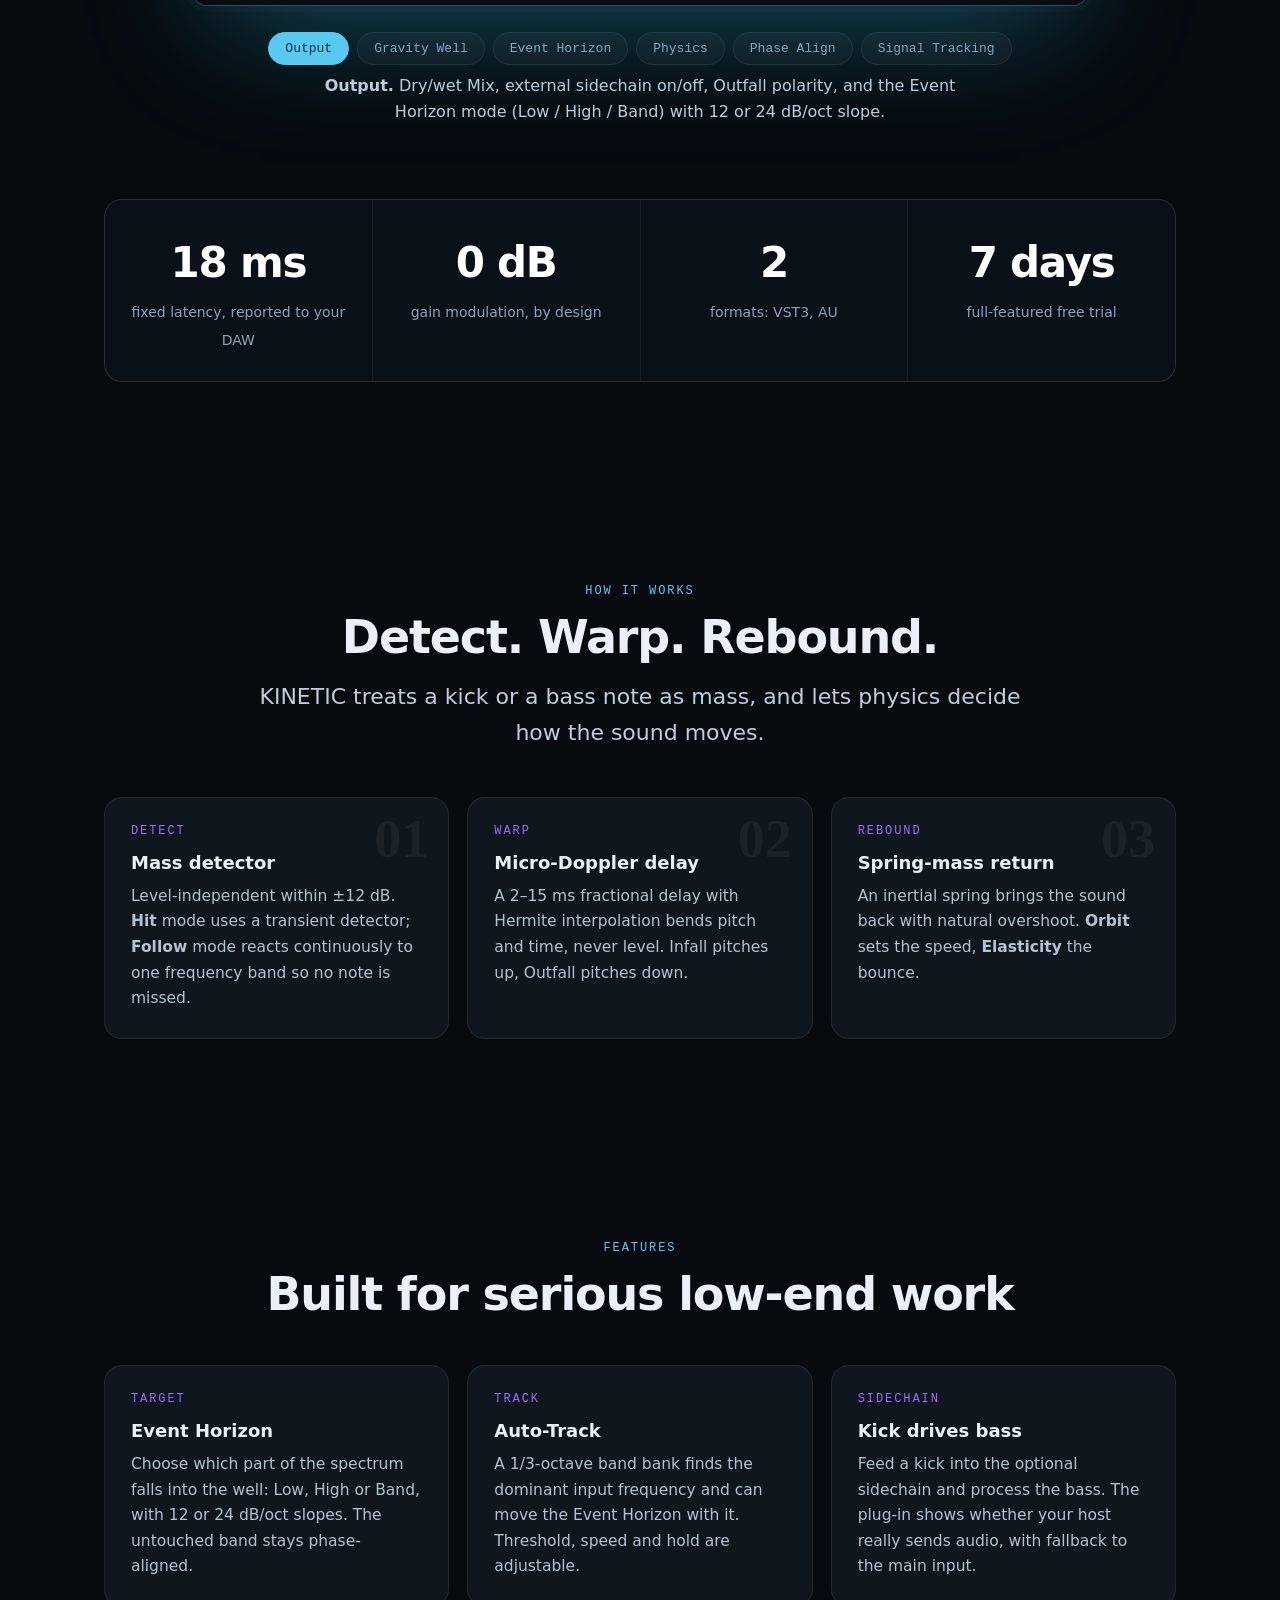
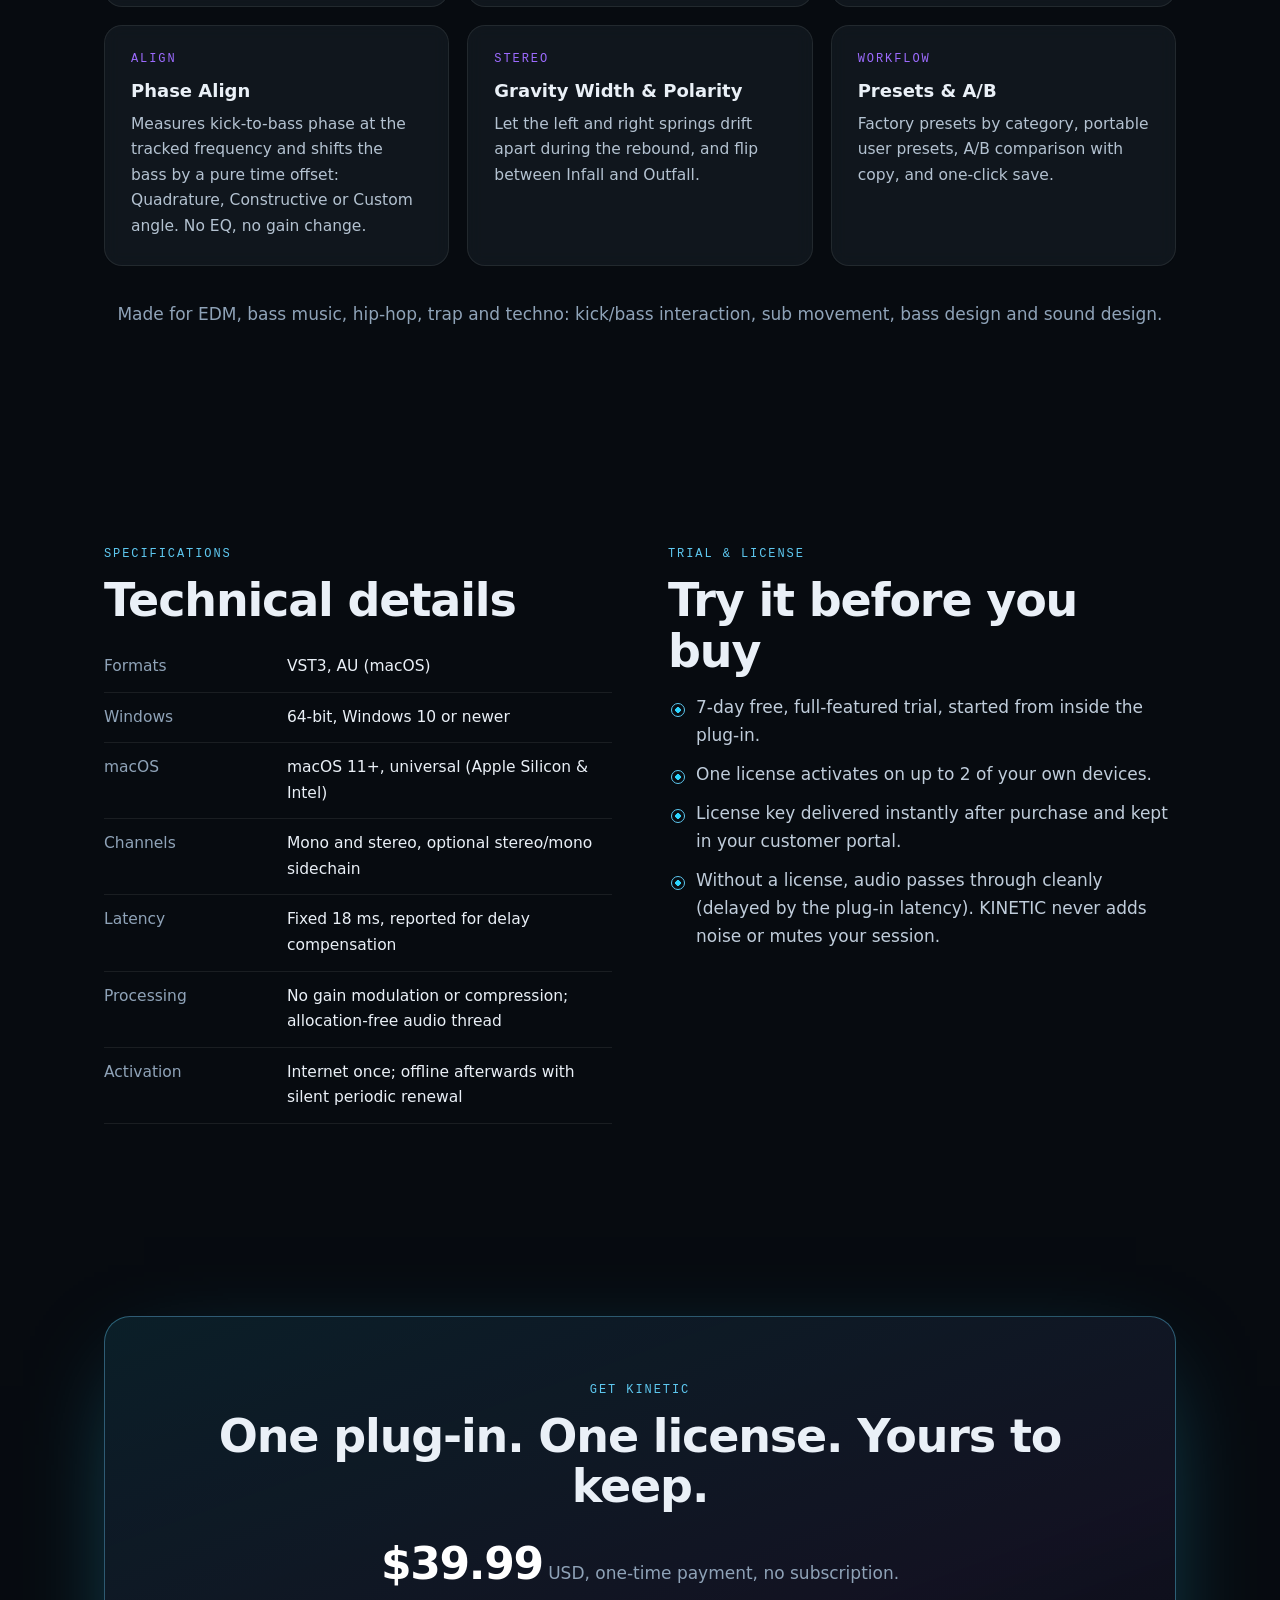
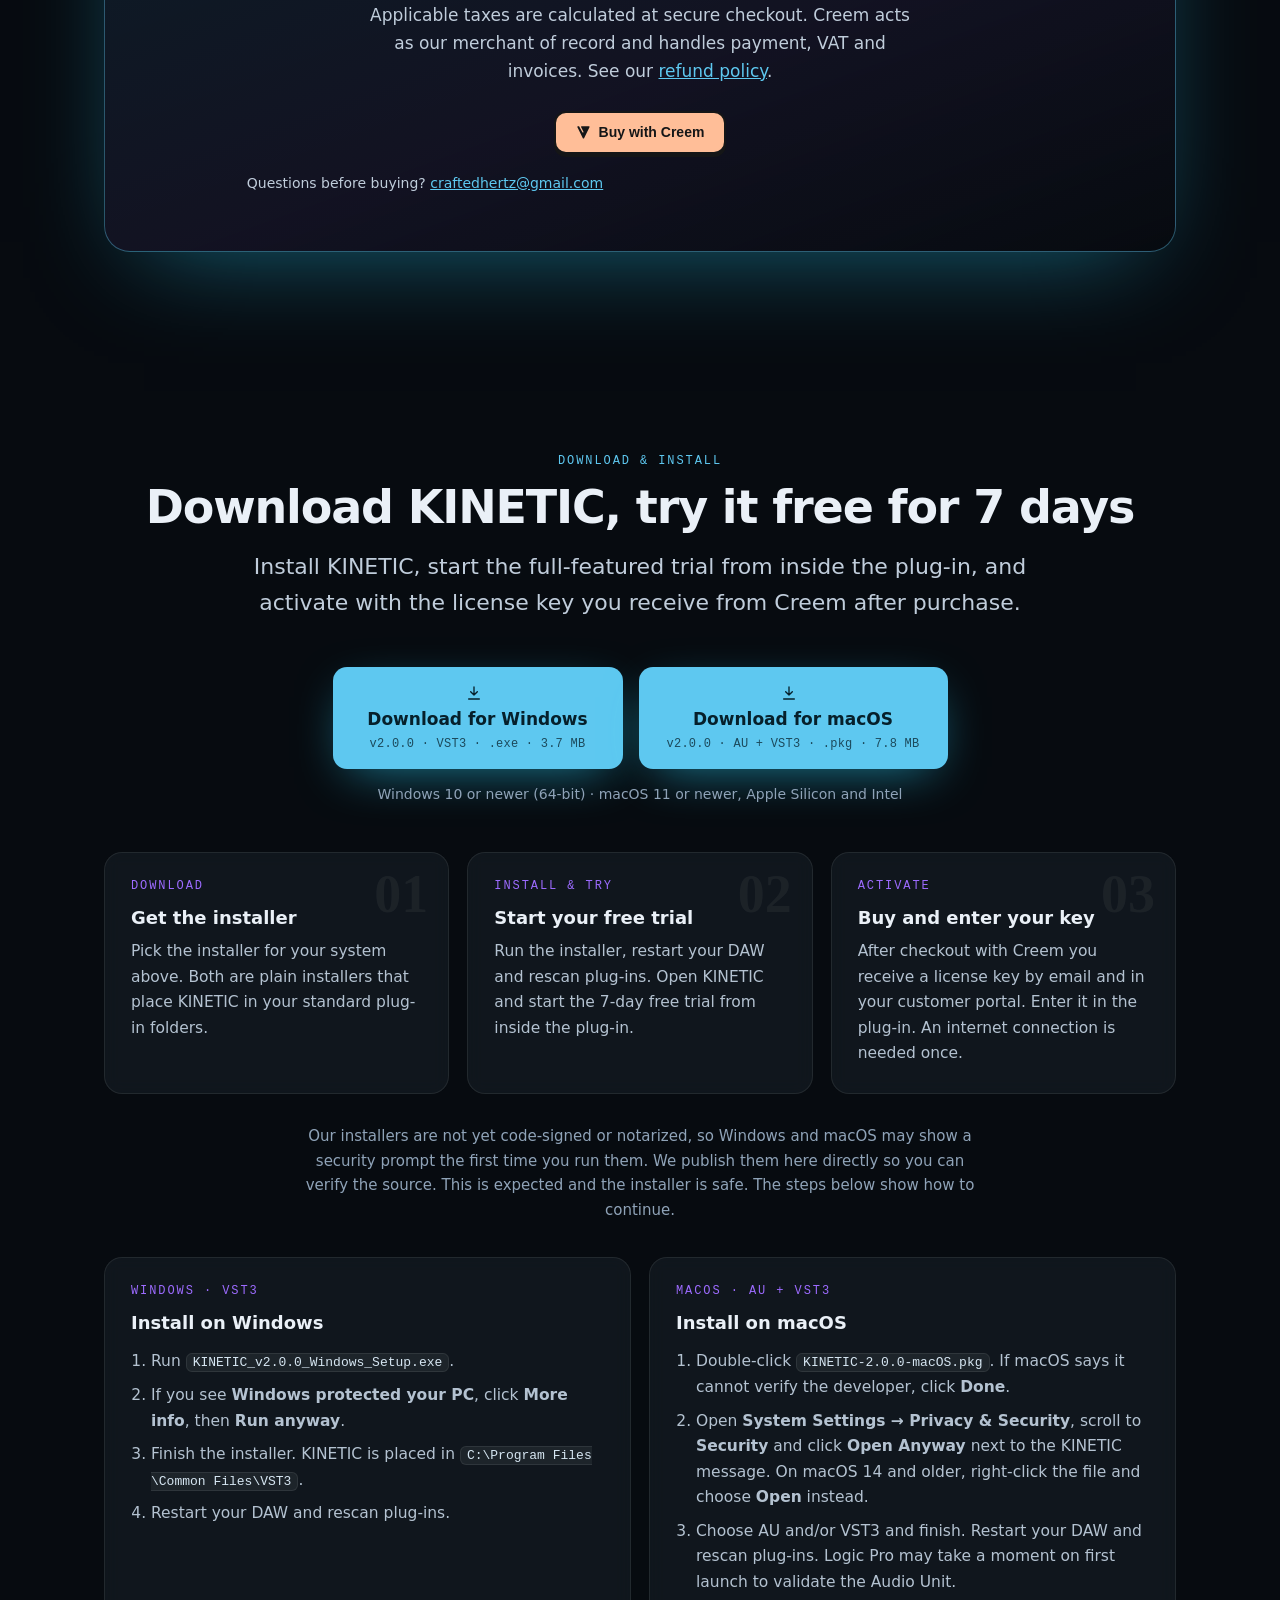
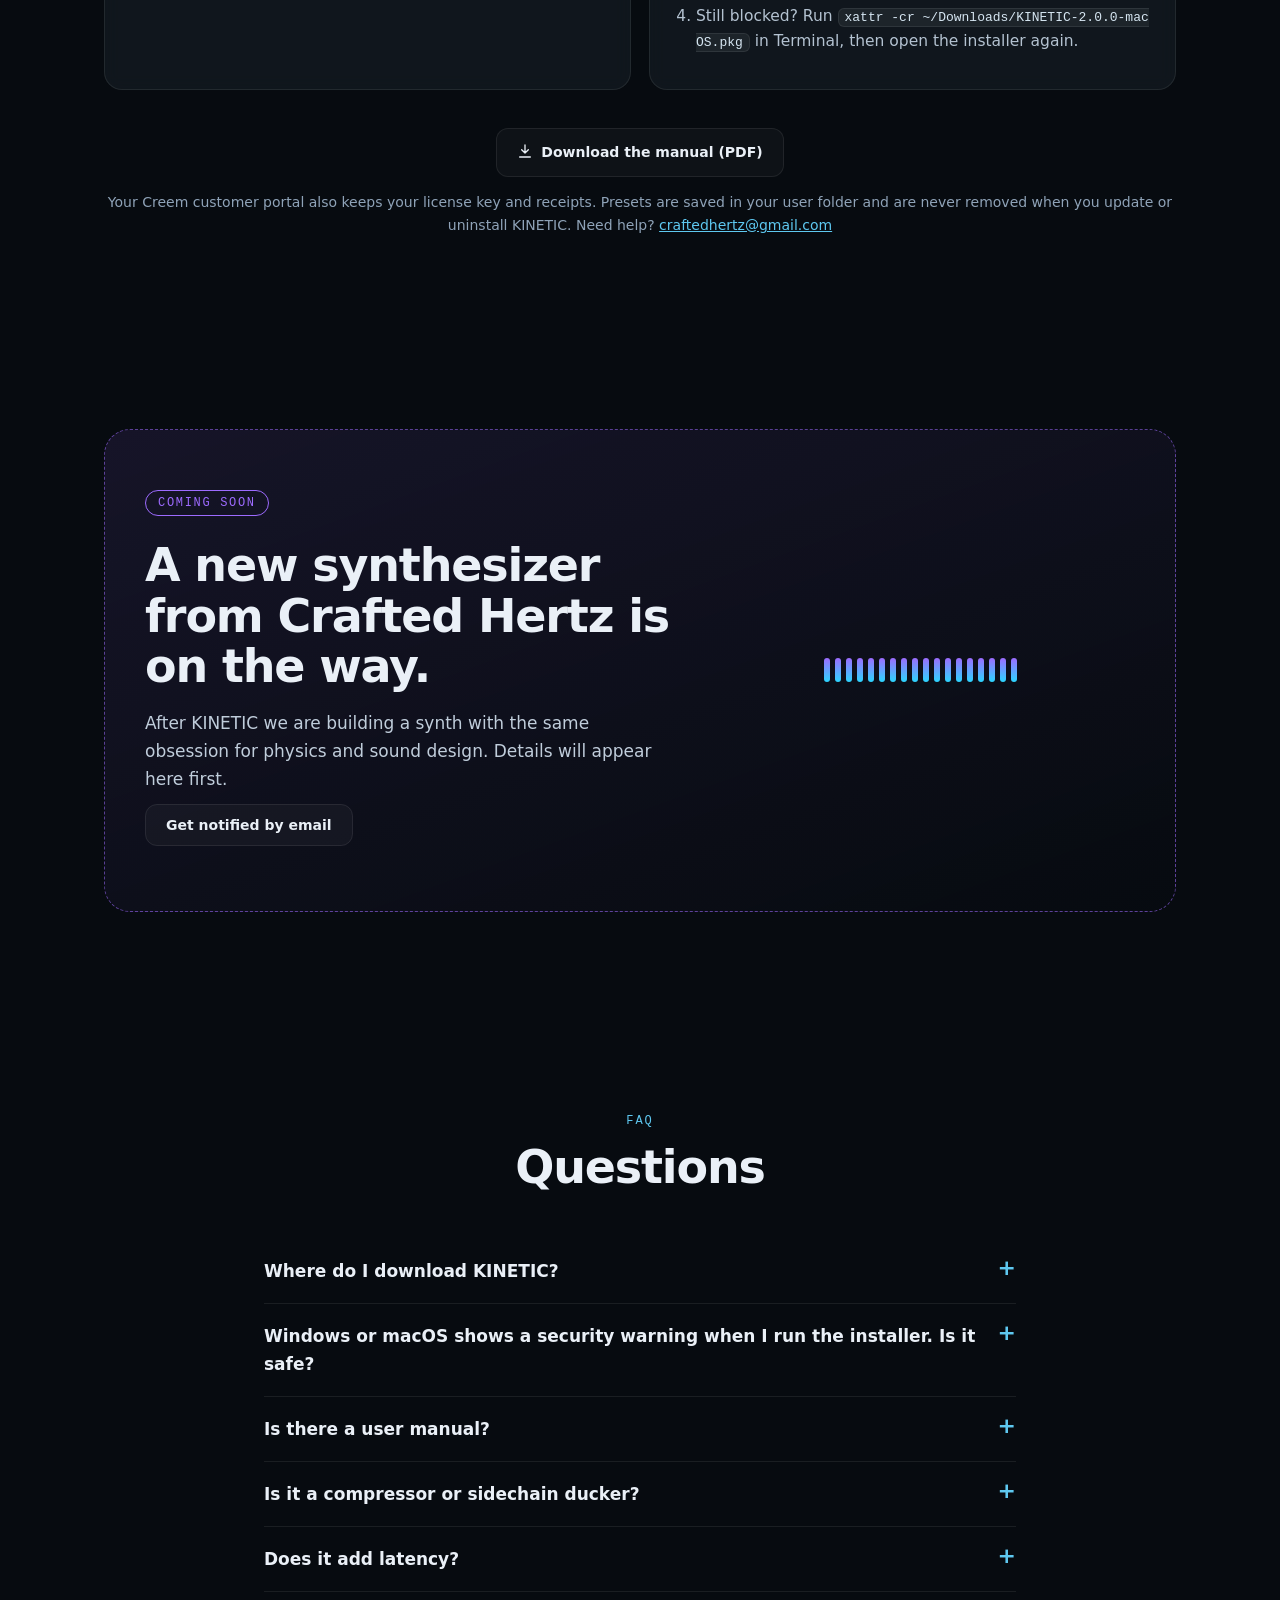
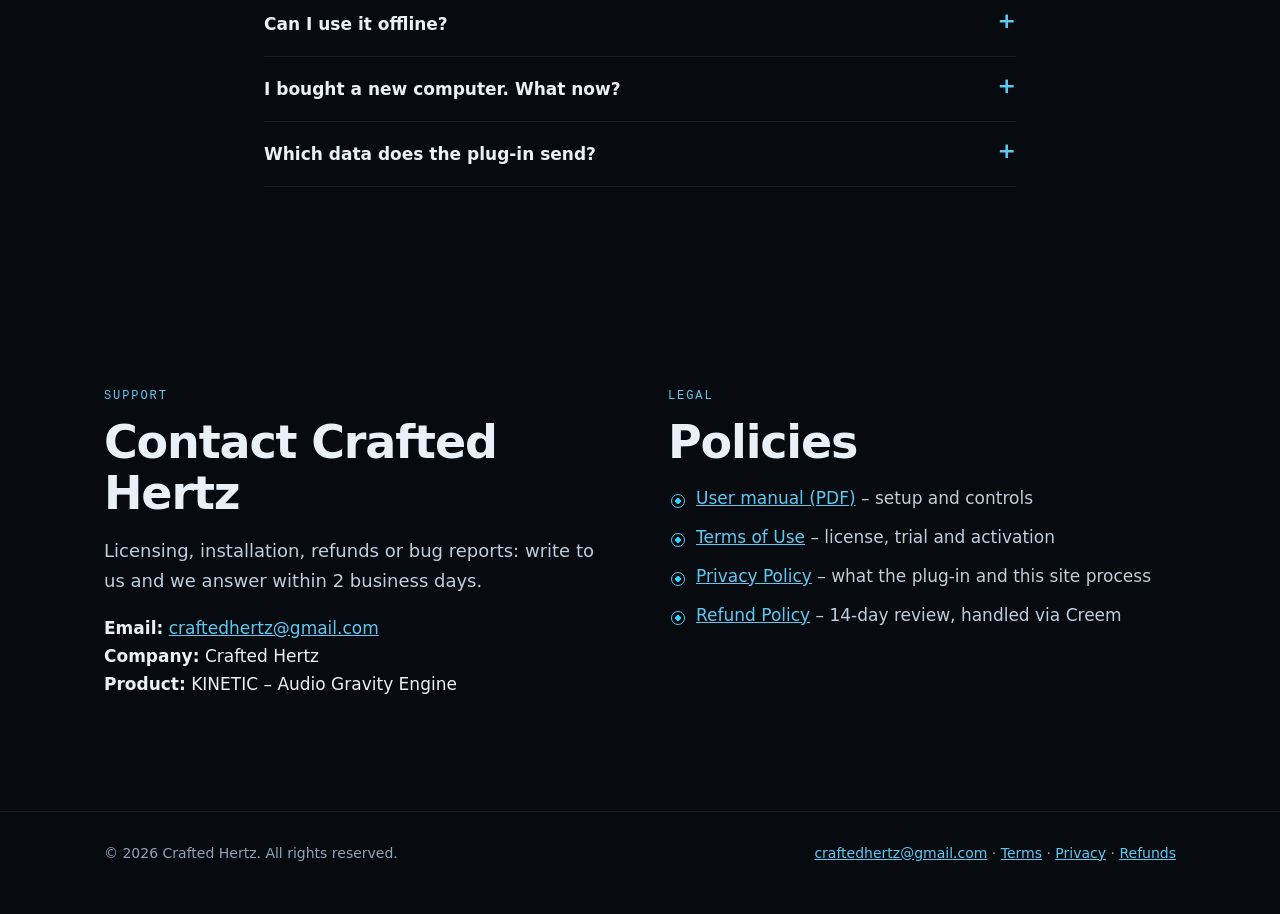
==== commit fffe0b65: "Update index.html" ====
--- a/index.html
+++ b/index.html
@@ -117,8 +117,8 @@
 <section id="install" aria-labelledby="inst"><div class="wrap">
   <div class="head rv"><span class="mono">Download &amp; install</span><h2 id="inst">Download KINETIC, try it free for 7 days</h2><p class="lead">Install KINETIC, start the full-featured trial from inside the plug-in, and activate with the license key you receive from Creem after purchase.</p></div>
   <div class="dlrow rv">
-    <a class="dlbtn" href="/downloads/KINETIC_v1.8_Windows_Setup.exe" download><svg width="16" height="16" viewBox="0 0 24 24" fill="none" stroke="currentColor" stroke-width="2" stroke-linecap="round" stroke-linejoin="round" aria-hidden="true" style="vertical-align:-2px;margin-right:8px"><path d="M12 3v12m0 0l-5-5m5 5l5-5M4 21h16"/></svg>Download for Windows<small>v1.8 · VST3 · .exe · 3.7 MB</small></a>
-    <a class="dlbtn" href="/downloads/KINETIC-1.8-macOS.pkg" download><svg width="16" height="16" viewBox="0 0 24 24" fill="none" stroke="currentColor" stroke-width="2" stroke-linecap="round" stroke-linejoin="round" aria-hidden="true" style="vertical-align:-2px;margin-right:8px"><path d="M12 3v12m0 0l-5-5m5 5l5-5M4 21h16"/></svg>Download for macOS<small>v1.8 · AU + VST3 · .pkg · 7.8 MB</small></a>
+    <a class="dlbtn" href="/downloads/KINETIC_v2.0.0_Windows_Setup.exe" download><svg width="16" height="16" viewBox="0 0 24 24" fill="none" stroke="currentColor" stroke-width="2" stroke-linecap="round" stroke-linejoin="round" aria-hidden="true" style="vertical-align:-2px;margin-right:8px"><path d="M12 3v12m0 0l-5-5m5 5l5-5M4 21h16"/></svg>Download for Windows<small>v2.0.0 · VST3 · .exe · 3.7 MB</small></a>
+    <a class="dlbtn" href="/downloads/KINETIC-2.0.0-macOS.pkg" download><svg width="16" height="16" viewBox="0 0 24 24" fill="none" stroke="currentColor" stroke-width="2" stroke-linecap="round" stroke-linejoin="round" aria-hidden="true" style="vertical-align:-2px;margin-right:8px"><path d="M12 3v12m0 0l-5-5m5 5l5-5M4 21h16"/></svg>Download for macOS<small>v2.0.0 · AU + VST3 · .pkg · 7.8 MB</small></a>
   </div>
   <p class="dim rv" style="text-align:center;margin:14px 0 46px;font-size:14px">Windows 10 or newer (64-bit) · macOS 11 or newer, Apple Silicon and Intel</p>
   <div class="steps">
@@ -129,15 +129,15 @@
   <p class="dim rv" style="text-align:center;margin:30px auto 0;max-width:46em;font-size:15px">Our installers are not yet code-signed or notarized, so Windows and macOS may show a security prompt the first time you run them. We publish them here directly so you can verify the source. This is expected and the installer is safe. The steps below show how to continue.</p>
   <div class="grid" style="margin-top:34px">
     <div class="card rv"><span class="mono">Windows · VST3</span><h3>Install on Windows</h3>
-      <ol><li>Run <code>KINETIC_v1.8_Windows_Setup.exe</code>.</li>
+      <ol><li>Run <code>KINETIC_v2.0.0_Windows_Setup.exe</code>.</li>
       <li>If you see <b>Windows protected your PC</b>, click <b>More info</b>, then <b>Run anyway</b>.</li>
       <li>Finish the installer. KINETIC is placed in <code>C:\Program Files\Common Files\VST3</code>.</li>
       <li>Restart your DAW and rescan plug-ins.</li></ol></div>
     <div class="card rv"><span class="mono">macOS · AU + VST3</span><h3>Install on macOS</h3>
-      <ol><li>Double-click <code>KINETIC-1.8-macOS.pkg</code>. If macOS says it cannot verify the developer, click <b>Done</b>.</li>
+      <ol><li>Double-click <code>KINETIC-2.0.0-macOS.pkg</code>. If macOS says it cannot verify the developer, click <b>Done</b>.</li>
       <li>Open <b>System Settings → Privacy &amp; Security</b>, scroll to <b>Security</b> and click <b>Open Anyway</b> next to the KINETIC message. On macOS 14 and older, right-click the file and choose <b>Open</b> instead.</li>
       <li>Choose AU and/or VST3 and finish. Restart your DAW and rescan plug-ins. Logic Pro may take a moment on first launch to validate the Audio Unit.</li>
-      <li>Still blocked? Run <code>xattr -cr ~/Downloads/KINETIC-1.8-macOS.pkg</code> in Terminal, then open the installer again.</li></ol></div>
+      <li>Still blocked? Run <code>xattr -cr ~/Downloads/KINETIC-2.0.0-macOS.pkg</code> in Terminal, then open the installer again.</li></ol></div>
   </div>
   <div class="cta rv" style="margin-top:38px"><a class="ghost" href="/assets/KINETIC-Manual.pdf" download><svg width="16" height="16" viewBox="0 0 24 24" fill="none" stroke="currentColor" stroke-width="2" stroke-linecap="round" stroke-linejoin="round" aria-hidden="true" style="vertical-align:-2px;margin-right:8px"><path d="M12 3v12m0 0l-5-5m5 5l5-5M4 21h16"/></svg>Download the manual (PDF)</a></div>
   <p class="dim rv" style="text-align:center;margin:0;font-size:14px">Your Creem customer portal also keeps your license key and receipts. Presets are saved in your user folder and are never removed when you update or uninstall KINETIC. Need help? <a href="mailto:craftedhertz@gmail.com">craftedhertz@gmail.com</a></p>
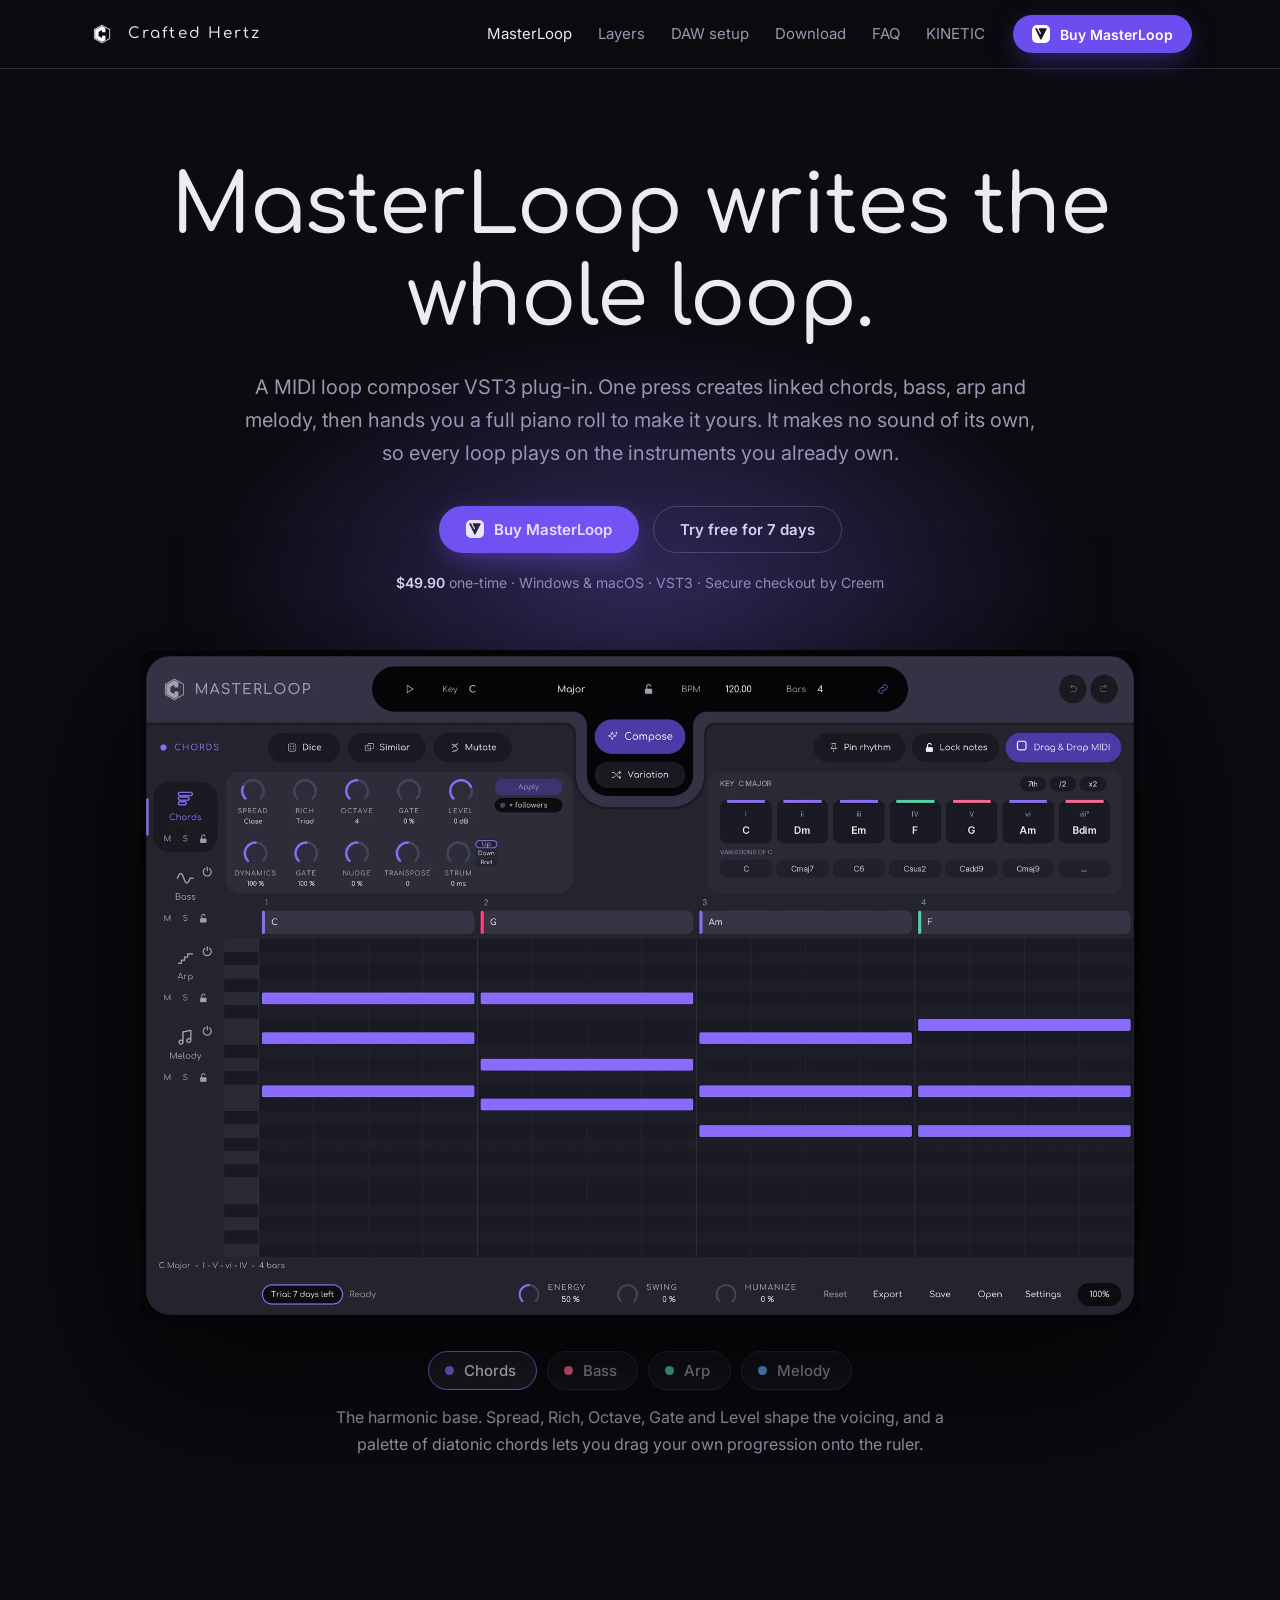
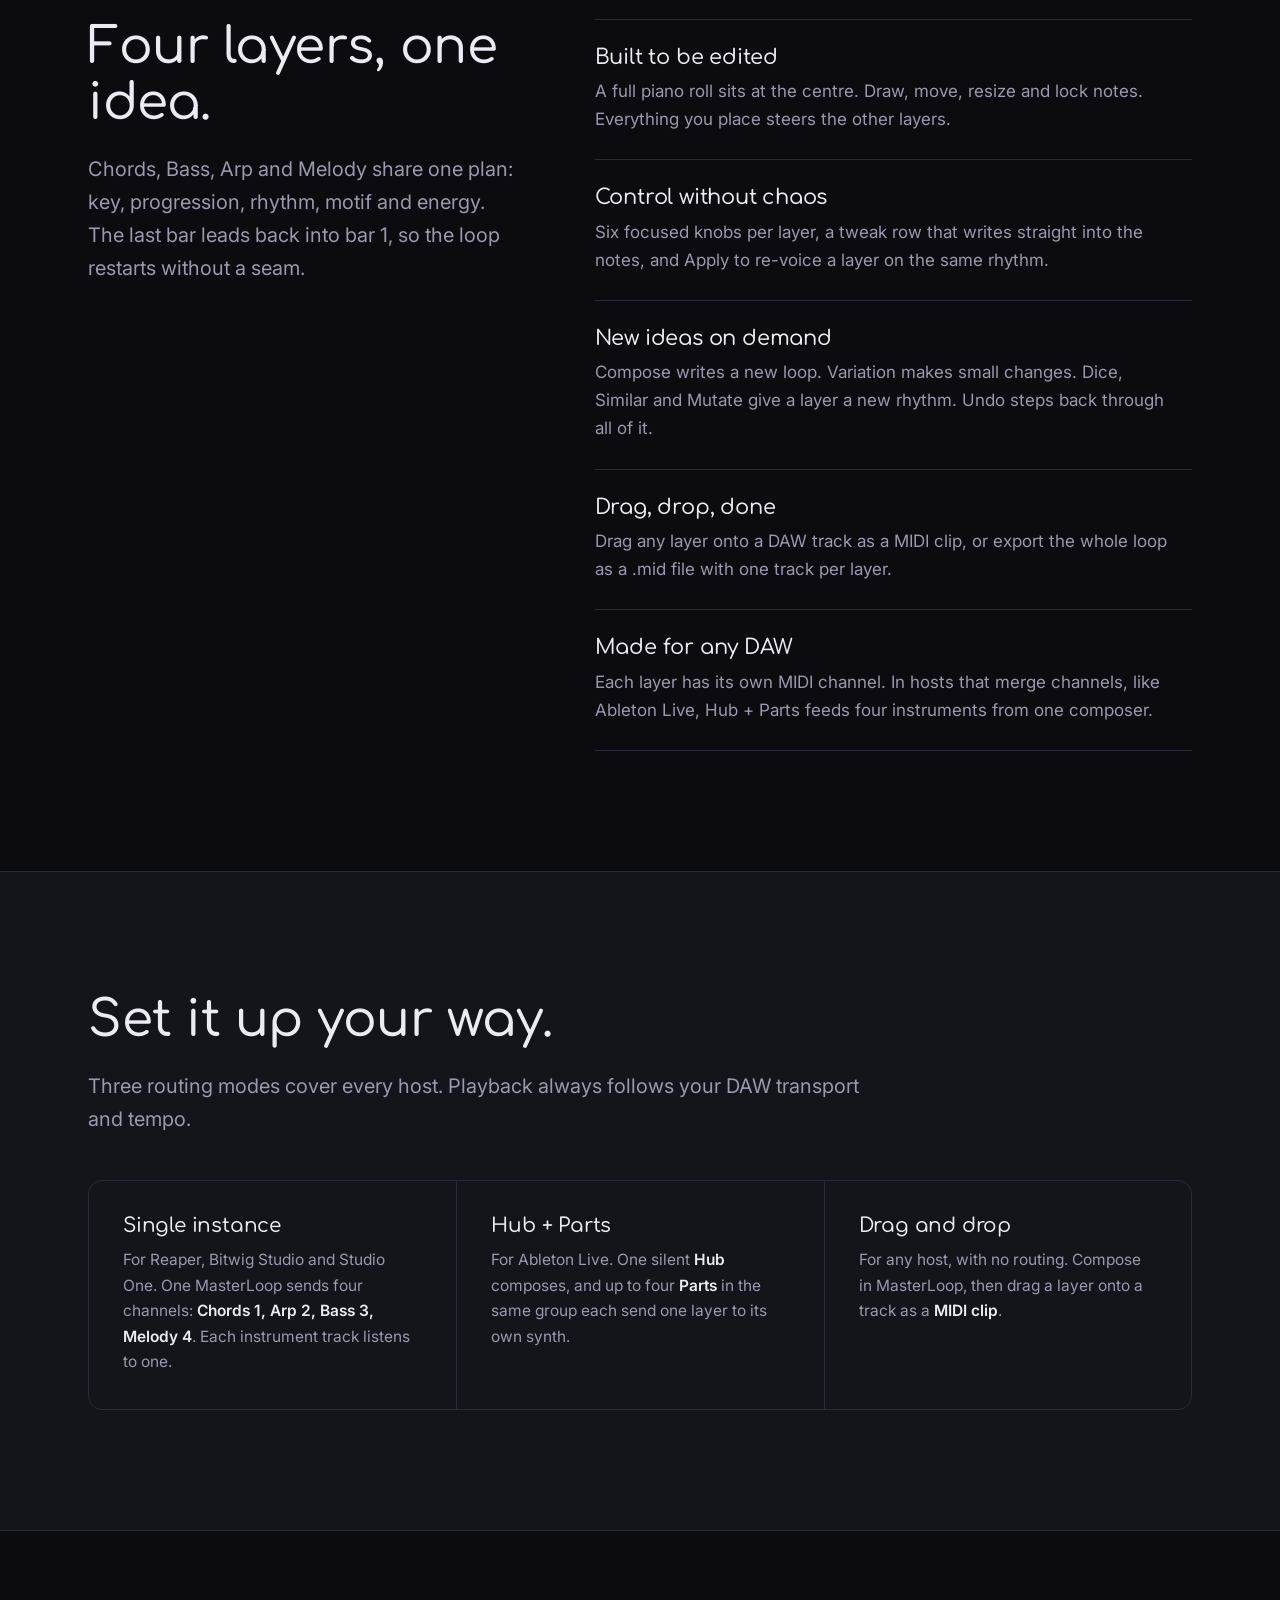
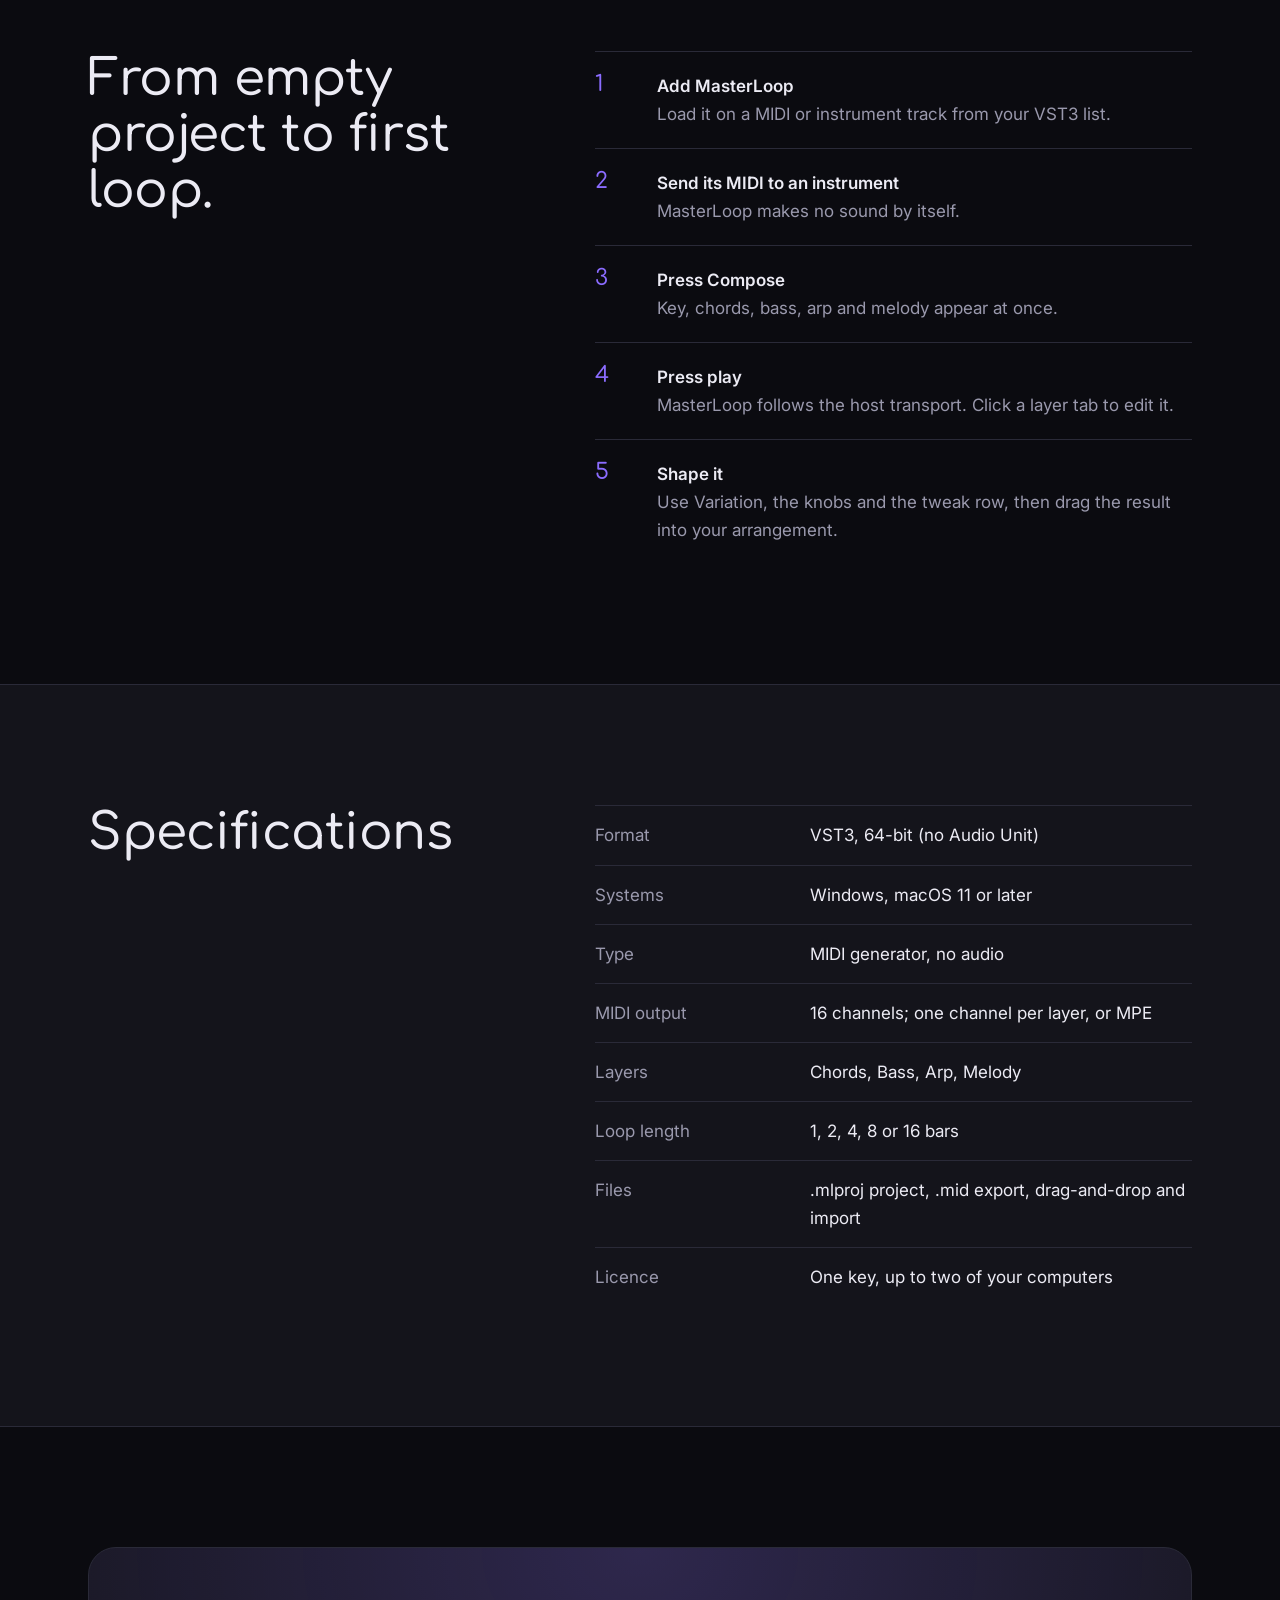
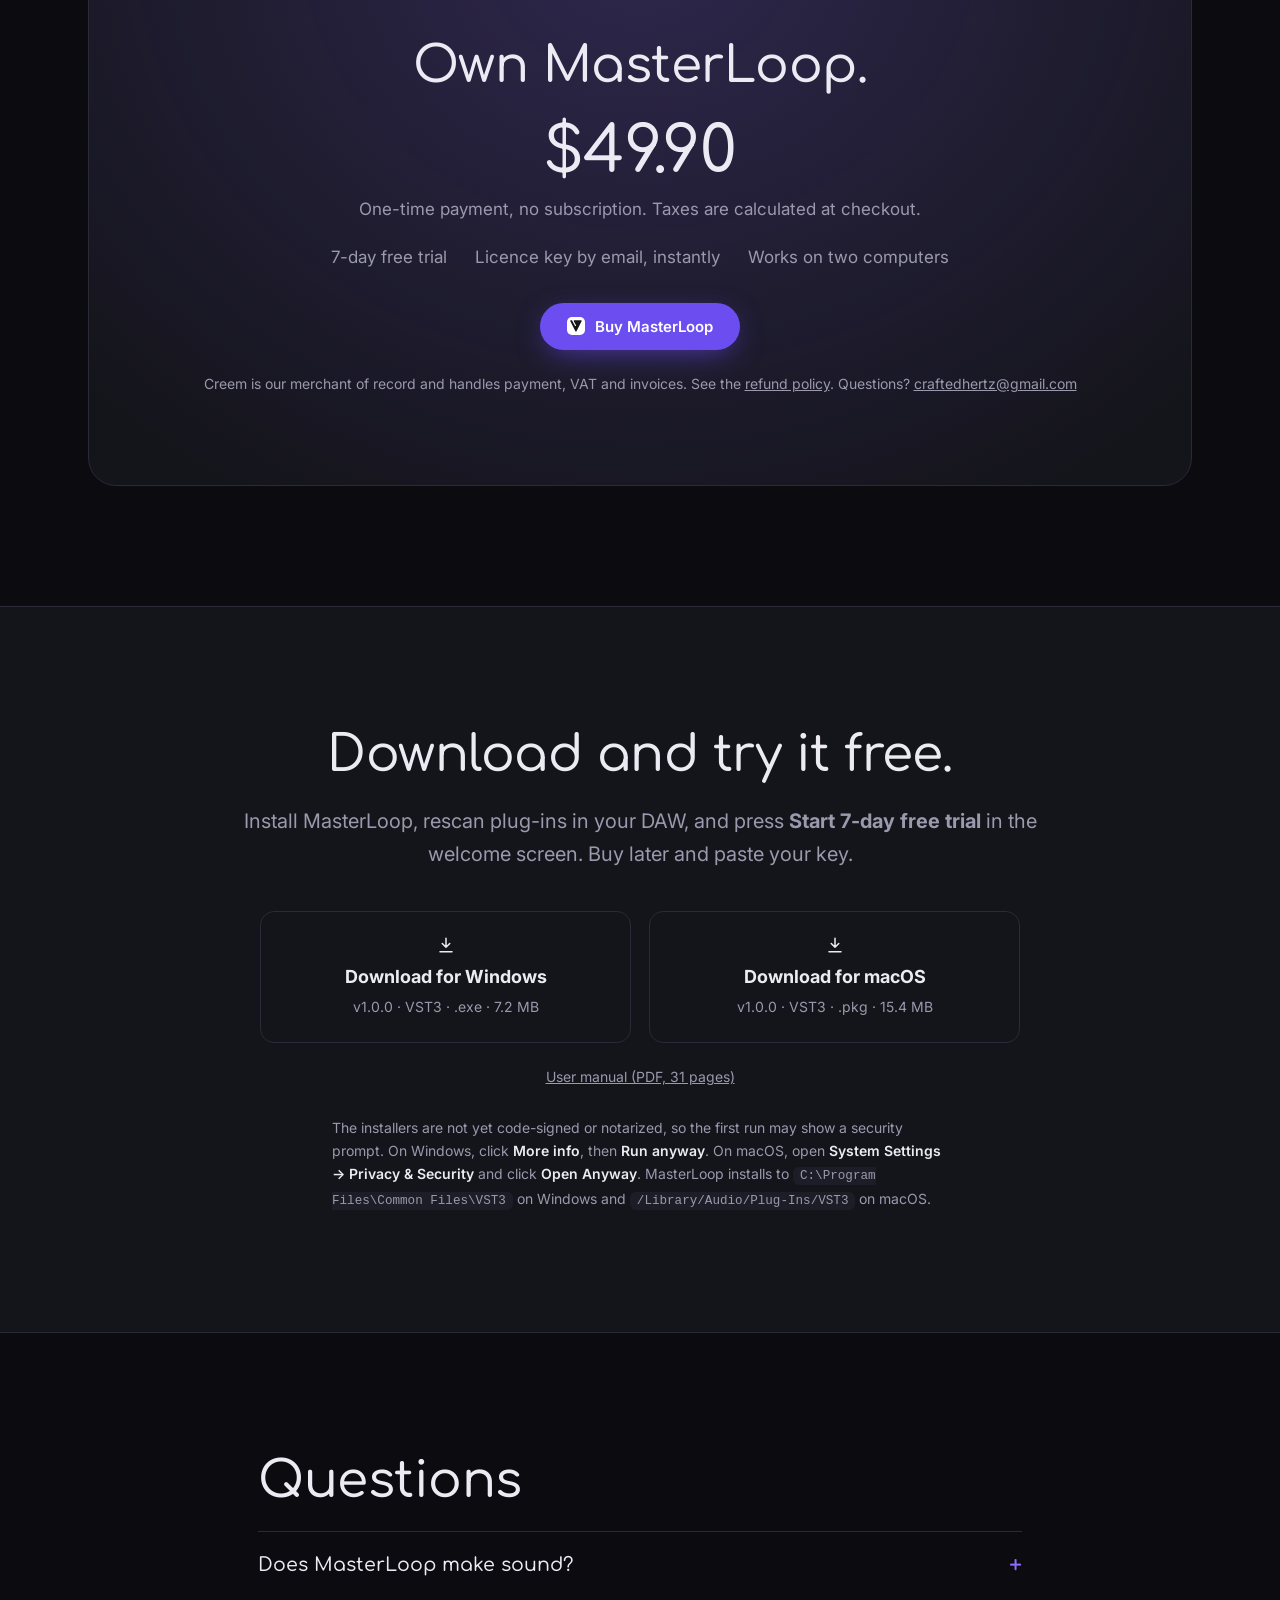
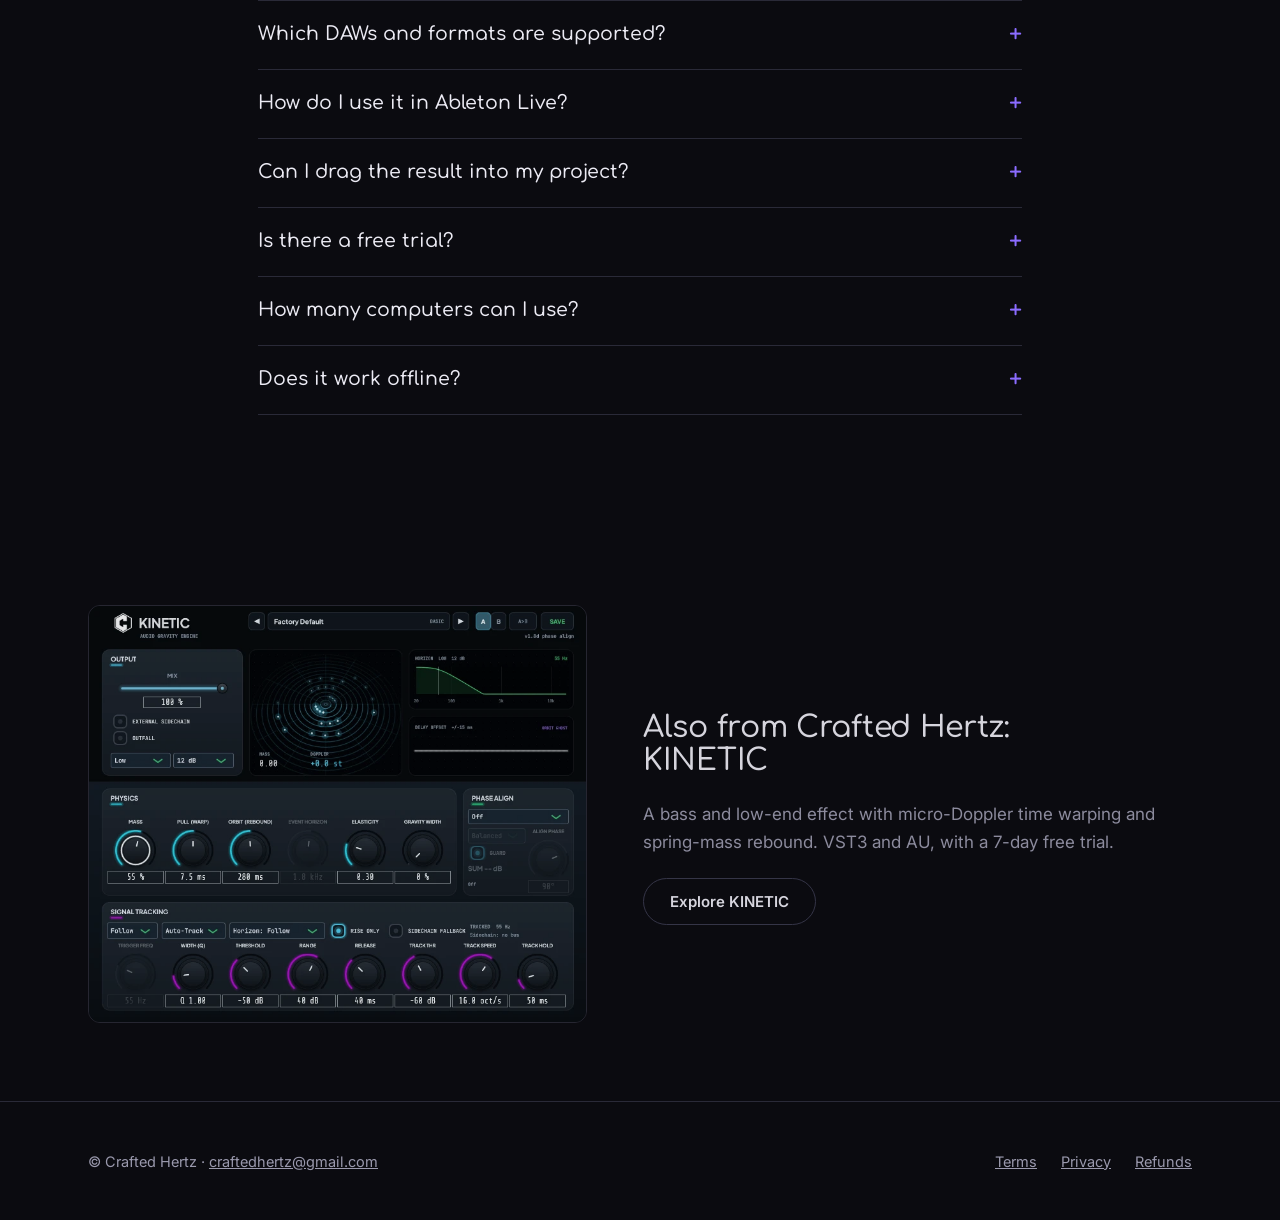
==== commit de9d17d4: "Add files via upload" ====
--- a/index.html
+++ b/index.html
@@ -1,178 +1,95 @@
 <!DOCTYPE html>
-<html lang="en">
-<head>
-<meta charset="utf-8">
-<meta name="viewport" content="width=device-width, initial-scale=1"><meta name="theme-color" content="#070b10">
-<title>KINETIC Bass Plugin (VST3/AU) – Crafted Hertz</title>
-<meta name="description" content="KINETIC is a bass and low-end effect plug-in with micro-Doppler time warping and spring-mass rebound. VST3, AU. 7-day free trial. $39.99.">
-<link rel="canonical" href="https://www.craftedhertz.com/">
-<meta name="robots" content="index,follow,max-image-preview:large">
-<meta property="og:type" content="website"><meta property="og:site_name" content="Crafted Hertz"><meta property="og:locale" content="en_US">
-<meta property="og:title" content="KINETIC Bass Plugin (VST3/AU) – Crafted Hertz"><meta property="og:description" content="KINETIC is a bass and low-end effect plug-in with micro-Doppler time warping and spring-mass rebound. VST3, AU. 7-day free trial. $39.99."><meta property="og:url" content="https://www.craftedhertz.com/">
-<meta property="og:image" content="https://www.craftedhertz.com/assets/og-image.png"><meta property="og:image:width" content="1200"><meta property="og:image:height" content="630"><meta property="og:image:alt" content="KINETIC plug-in interface by Crafted Hertz">
-<meta name="twitter:card" content="summary_large_image"><meta name="twitter:title" content="KINETIC Bass Plugin (VST3/AU) – Crafted Hertz"><meta name="twitter:description" content="KINETIC is a bass and low-end effect plug-in with micro-Doppler time warping and spring-mass rebound. VST3, AU. 7-day free trial. $39.99."><meta name="twitter:image" content="https://www.craftedhertz.com/assets/og-image.png">
+<html lang="en"><head><meta charset="utf-8"><meta name="viewport" content="width=device-width, initial-scale=1"><meta name="theme-color" content="#0b0b10">
+<title>MasterLoop – MIDI Loop Composer VST3 Plugin | Crafted Hertz</title><meta name="description" content="MasterLoop is a MIDI loop composer VST3 plug-in. One press writes linked chords, bass, arp and melody, with a full piano roll. Windows & macOS. 7-day free trial, $49.90.">
+<link rel="canonical" href="https://www.craftedhertz.com/"><meta name="robots" content="index,follow,max-image-preview:large">
+<meta property="og:type" content="website"><meta property="og:site_name" content="Crafted Hertz"><meta property="og:locale" content="en_US"><meta property="og:title" content="MasterLoop – MIDI Loop Composer VST3 Plugin | Crafted Hertz"><meta property="og:description" content="MasterLoop is a MIDI loop composer VST3 plug-in. One press writes linked chords, bass, arp and melody, with a full piano roll. Windows & macOS. 7-day free trial, $49.90."><meta property="og:url" content="https://www.craftedhertz.com/"><meta property="og:image" content="https://www.craftedhertz.com/assets/og-image.png"><meta property="og:image:width" content="1200"><meta property="og:image:height" content="630"><meta property="og:image:alt" content="MasterLoop MIDI loop composer plug-in interface">
+<meta name="twitter:card" content="summary_large_image"><meta name="twitter:title" content="MasterLoop – MIDI Loop Composer VST3 Plugin | Crafted Hertz"><meta name="twitter:description" content="MasterLoop is a MIDI loop composer VST3 plug-in. One press writes linked chords, bass, arp and melody, with a full piano roll. Windows & macOS. 7-day free trial, $49.90."><meta name="twitter:image" content="https://www.craftedhertz.com/assets/og-image.png">
 <link rel="icon" href="/assets/favicon.svg" type="image/svg+xml">
-<script type="application/ld+json">{"@context": "https://schema.org", "@graph": [{"@type": "Organization", "@id": "https://www.craftedhertz.com/#org", "name": "Crafted Hertz", "url": "https://www.craftedhertz.com/", "email": "craftedhertz@gmail.com", "logo": "https://www.craftedhertz.com/assets/favicon.svg"}, {"@type": "WebSite", "@id": "https://www.craftedhertz.com/#site", "url": "https://www.craftedhertz.com/", "name": "Crafted Hertz", "publisher": {"@id": "https://www.craftedhertz.com/#org"}}, {"@type": "SoftwareApplication", "name": "KINETIC – Audio Gravity Engine", "applicationCategory": "MultimediaApplication", "applicationSubCategory": "Audio plug-in (VST3, AU)", "operatingSystem": "Windows 10, macOS 11", "description": "KINETIC is a bass and low-end effect plug-in with micro-Doppler time warping and spring-mass rebound. VST3, AU. 7-day free trial. $39.99.", "image": "https://www.craftedhertz.com/assets/kinetic-ui.png", "url": "https://www.craftedhertz.com/", "publisher": {"@id": "https://www.craftedhertz.com/#org"}, "offers": {"@type": "Offer", "price": "39.99", "priceCurrency": "USD", "availability": "https://schema.org/InStock", "url": "https://www.creem.io/payment/prod_1gk79Y8ObiGIPqUqzMyNq7"}, "downloadUrl": "https://www.craftedhertz.com/#install"}, {"@type": "FAQPage", "mainEntity": [{"@type": "Question", "name": "Where do I download KINETIC?", "acceptedAnswer": {"@type": "Answer", "text": "Use the Download buttons on this page for Windows or macOS. You can try KINETIC free for 7 days. After you buy, Creem emails you a license key and keeps it in your customer portal."}}, {"@type": "Question", "name": "Windows or macOS shows a security warning when I run the installer. Is it safe?", "acceptedAnswer": {"@type": "Answer", "text": "Yes. The installers are not yet code-signed or notarized, so the first run triggers a prompt. On Windows click More info, then Run anyway. On macOS open System Settings, Privacy & Security, and click Open Anyway. Full steps are in the Download & install section."}}, {"@type": "Question", "name": "Is there a user manual?", "acceptedAnswer": {"@type": "Answer", "text": "Yes. You can download the PDF manual from the Download & install section of this page."}}, {"@type": "Question", "name": "Is it a compressor or sidechain ducker?", "acceptedAnswer": {"@type": "Answer", "text": "No. KINETIC works with micro time-warping and elastic rebound. The level of your signal is never reduced."}}, {"@type": "Question", "name": "Does it add latency?", "acceptedAnswer": {"@type": "Answer", "text": "Yes, a fixed 18 ms. Your DAW's plug-in delay compensation takes care of it."}}, {"@type": "Question", "name": "Can I use it offline?", "acceptedAnswer": {"@type": "Answer", "text": "Yes, after activation. The plug-in renews its license silently when you are online. After a long offline period it asks you to reconnect once."}}, {"@type": "Question", "name": "I bought a new computer. What now?", "acceptedAnswer": {"@type": "Answer", "text": "Deactivate the old device inside the plug-in and activate the new one, or email support and we will free a slot."}}, {"@type": "Question", "name": "Which data does the plug-in send?", "acceptedAnswer": {"@type": "Answer", "text": "Only your license key, an anonymous machine hash and the plug-in version, to our activation server. No tracking, no analytics."}}]}]}</script>
+<script type="application/ld+json">{"@context": "https://schema.org", "@graph": [{"@type": "Organization", "@id": "https://www.craftedhertz.com/#org", "name": "Crafted Hertz", "url": "https://www.craftedhertz.com/", "email": "craftedhertz@gmail.com", "logo": "https://www.craftedhertz.com/assets/favicon.svg"}, {"@type": "WebSite", "@id": "https://www.craftedhertz.com/#site", "url": "https://www.craftedhertz.com/", "name": "Crafted Hertz", "publisher": {"@id": "https://www.craftedhertz.com/#org"}}, {"@type": "SoftwareApplication", "name": "MasterLoop", "applicationCategory": "MultimediaApplication", "applicationSubCategory": "MIDI generator plug-in (VST3)", "operatingSystem": "Windows, macOS 11", "softwareVersion": "1.0.0", "description": "MasterLoop is a MIDI loop composer VST3 plug-in. One press writes linked chords, bass, arp and melody, with a full piano roll. Windows & macOS. 7-day free trial, $49.90.", "image": "https://www.craftedhertz.com/assets/masterloop-chords.webp", "url": "https://www.craftedhertz.com/", "publisher": {"@id": "https://www.craftedhertz.com/#org"}, "downloadUrl": "https://www.craftedhertz.com/#download", "offers": {"@type": "Offer", "price": "49.90", "priceCurrency": "USD", "availability": "https://schema.org/InStock", "url": "https://www.creem.io/payment/prod_3pxroHzhk0FmtakkiguxGU"}}, {"@type": "FAQPage", "mainEntity": [{"@type": "Question", "name": "Does MasterLoop make sound?", "acceptedAnswer": {"@type": "Answer", "text": "No. MasterLoop is a MIDI generator and contains no synthesizer. It sends MIDI to the instruments you already own, so every loop uses your own sounds."}}, {"@type": "Question", "name": "Which DAWs and formats are supported?", "acceptedAnswer": {"@type": "Answer", "text": "MasterLoop is a VST3 plug-in for Windows and macOS 11 or later. It works in Ableton Live, Reaper, Bitwig Studio, Studio One and other VST3 hosts. Hosts that load only Audio Units, such as Logic Pro, cannot load it."}}, {"@type": "Question", "name": "How do I use it in Ableton Live?", "acceptedAnswer": {"@type": "Answer", "text": "Use Hub + Parts mode. One MasterLoop instance composes, and up to four small Part instances each send one layer to its own instrument. The setup takes four steps and is covered in the manual."}}, {"@type": "Question", "name": "Can I drag the result into my project?", "acceptedAnswer": {"@type": "Answer", "text": "Yes. Drag any layer onto a DAW track as a MIDI clip, or export the whole loop as a .mid file with one track per layer."}}, {"@type": "Question", "name": "Is there a free trial?", "acceptedAnswer": {"@type": "Answer", "text": "Yes. A full-featured 7-day trial starts only when you press the button inside the plug-in. Scanning plug-ins never starts it."}}, {"@type": "Question", "name": "How many computers can I use?", "acceptedAnswer": {"@type": "Answer", "text": "One licence key activates on up to two of your computers. Deactivate an old machine in Settings to free the slot."}}, {"@type": "Question", "name": "Does it work offline?", "acceptedAnswer": {"@type": "Answer", "text": "Yes. It needs the internet to activate and for an occasional licence refresh, roughly monthly. Your music and MIDI never leave your computer."}}]}]}</script>
 <link rel="preconnect" href="https://fonts.googleapis.com"><link rel="preconnect" href="https://fonts.gstatic.com" crossorigin>
-<link href="https://fonts.googleapis.com/css2?family=JetBrains+Mono:wght@500&family=Plus+Jakarta+Sans:wght@400;500;700;800&display=swap" rel="stylesheet">
+<link href="https://fonts.googleapis.com/css2?family=Comfortaa:wght@400;500;600&family=Inter:wght@400;500;600&display=swap" rel="stylesheet">
 <script src="https://www.creem.io/embed.js" async></script>
 <script>(function(){var p=location.pathname;if(/\.html$/.test(p)){history.replaceState(null,"",(p.replace(/index\.html$/,"").replace(/\.html$/,"")||"/")+location.search+location.hash)}})()</script>
-<link rel="stylesheet" href="/assets/style.css">
-</head>
+<link rel="stylesheet" href="/assets/masterloop.css"></head>
 <body>
-<svg width="0" height="0" style="position:absolute" aria-hidden="true"><symbol id="cz" viewBox="0 0 121 121"><path d="M22.1102 11C24.1187 11 25.9669 12.0982 26.9281 13.8619L51.2059 58.4106C52.5699 60.9134 55.7048 61.8368 58.2077 60.473C60.7108 59.109 61.6342 55.9742 60.2701 53.4712L41.5466 19.113C39.554 15.4566 42.2004 11 46.3645 11H103.806C107.885 11 110.539 15.2933 108.715 18.9416L65.0579 106.254C63.0356 110.298 57.2654 110.298 55.2431 106.254L11.5863 18.9416C9.76212 15.2933 12.4156 11 16.4946 11H22.1102Z" fill="#151617"/></symbol>
-<symbol id="logo" viewBox="0 0 720 720"><path fill="#fff" fill-rule="evenodd" d="M360,600l-207.456,-120l0,-240l207.456,-120l207.456,120l0,240l-207.456,120Zm0,-22.48l188.024,-108.76l0,-217.52l-188.024,-108.76l-188.024,108.76l0,217.52l188.024,108.76Z"/><path fill="#fff" fill-rule="evenodd" d="M448.202,513.058l-88.202,51.019l-176.404,-102.039l0,-204.077l176.404,-102.038l88.202,51.019l0,108.957l-88.202,0l0,-58.028l-88.202,50.923l0,102.43l88.202,50.923l0,-58.047l88.202,0l0,108.957Z"/></symbol></svg>
-
+<svg width="0" height="0" style="position:absolute" aria-hidden="true"><symbol id="cz" viewBox="0 0 121 121"><path d="M22.1102 11C24.1187 11 25.9669 12.0982 26.9281 13.8619L51.2059 58.4106C52.5699 60.9134 55.7048 61.8368 58.2077 60.473C60.7108 59.109 61.6342 55.9742 60.2701 53.4712L41.5466 19.113C39.554 15.4566 42.2004 11 46.3645 11H103.806C107.885 11 110.539 15.2933 108.715 18.9416L65.0579 106.254C63.0356 110.298 57.2654 110.298 55.2431 106.254L11.5863 18.9416C9.76212 15.2933 12.4156 11 16.4946 11H22.1102Z" fill="#151617"/></symbol><symbol id="logo" viewBox="0 0 720 720"><path fill="#fff" fill-rule="evenodd" d="M360,600l-207.456,-120l0,-240l207.456,-120l207.456,120l0,240l-207.456,120Zm0,-22.48l188.024,-108.76l0,-217.52l-188.024,-108.76l-188.024,108.76l0,217.52l188.024,108.76Z"/><path fill="#fff" fill-rule="evenodd" d="M448.202,513.058l-88.202,51.019l-176.404,-102.039l0,-204.077l176.404,-102.038l88.202,51.019l0,108.957l-88.202,0l0,-58.028l-88.202,50.923l0,102.43l88.202,50.923l0,-58.047l88.202,0l0,108.957Z"/></symbol></svg>
 <a class="skip" href="#main">Skip to content</a>
-<nav class="top" aria-label="Main"><div class="wrap">
-  <a class="brand" href="#top"><svg><use href="#logo"/></svg>Crafted Hertz</a>
-  <div class="links"><a href="#showcase">Interface</a><a href="#features">Features</a><a href="#specs">Specs</a><a href="#install">Download</a><a href="#faq">FAQ</a><a href="#next">Coming soon</a><a href="#contact">Support</a></div>
-  <a class="creem" href="https://www.creem.io/payment/prod_1gk79Y8ObiGIPqUqzMyNq7" data-creem-checkout data-creem-theme="light"><svg><use href="#cz"/></svg><span>Buy with Creem</span></a>
-</div></nav>
-
+<nav class="top" aria-label="Main"><div class="wrap"><a class="brand" href="/"><svg aria-hidden="true"><use href="#logo"/></svg>Crafted Hertz</a>
+<div class="links"><a href="/" aria-current="page">MasterLoop</a><a href="#layers">Layers</a><a href="#routing">DAW setup</a><a href="#download">Download</a><a href="#faq">FAQ</a><a href="/kinetic">KINETIC</a></div><a class="creem" href="https://www.creem.io/payment/prod_3pxroHzhk0FmtakkiguxGU" data-creem-checkout data-creem-theme="dark"><svg aria-hidden="true"><use href="#cz"/></svg><span>Buy MasterLoop</span></a></div></nav>
 <main id="main">
-<section class="hero" id="top" aria-labelledby="h1">
-  <canvas id="cv" aria-hidden="true"></canvas>
-  <div class="wrap">
-    <span class="mono">Audio Gravity Engine · VST3 · AU</span>
-    <h1 id="h1">KINETIC</h1>
-    <p class="lead">Bass that bends, rebounds and breathes. Pull your low-end into a gravity well with micro-Doppler time warping, then let it snap back on an elastic spring. No compression. No ducking. No gain modulation.</p>
-    <div class="cta">
-      <a class="creem" href="https://www.creem.io/payment/prod_1gk79Y8ObiGIPqUqzMyNq7" data-creem-checkout data-creem-theme="light"><svg><use href="#cz"/></svg><span>Buy with Creem</span></a>
-      <a class="ghost" href="#showcase">Explore the interface</a>
-      <a class="ghost" href="#install">Download free trial</a>
-    </div>
-    <div class="badges"><span>$39.99 one-time</span><span>7-day free trial</span><span>Windows &amp; macOS</span><span>Apple Silicon native</span><span>Secure checkout by Creem</span></div>
-  </div>
-</section>
-
-<section id="showcase" style="padding-top:40px"><div class="wrap">
-  <div class="head rv"><span class="mono">The interface</span><h2>Everything the engine does, in one window</h2></div>
-  <div class="stage rv"><div class="frame" id="frame">
-    <picture><source srcset="/assets/kinetic-ui.webp" type="image/webp"><img src="/assets/kinetic-ui.png" width="779" height="652" alt="KINETIC plug-in interface: Output, Gravity Well display, Physics, Phase Align and Signal Tracking panels" loading="lazy" decoding="async"></picture>
-    <div class="hl" id="hl"></div>
-  </div></div>
-  <div class="tabs" id="tabs" role="tablist">
-    <button data-k="0" class="on">Output</button><button data-k="1">Gravity Well</button><button data-k="2">Event Horizon</button><button data-k="3">Physics</button><button data-k="4">Phase Align</button><button data-k="5">Signal Tracking</button>
-  </div>
-  <p id="cap" aria-live="polite"></p>
-  <div class="stats rv">
-    <div><b data-n="18" data-s=" ms">0</b><span>fixed latency, reported to your DAW</span></div>
-    <div><b data-n="0" data-s=" dB">0</b><span>gain modulation, by design</span></div>
-    <div><b data-n="2" data-s="">0</b><span>formats: VST3, AU
-    </span></div>
-    <div><b data-n="7" data-s=" days">0</b><span>full-featured free trial</span></div>
-  </div>
+<section class="hero" id="top"><div class="wrap">
+<h1>MasterLoop writes the whole loop.</h1>
+<p class="lead">A MIDI loop composer VST3 plug-in. One press creates linked chords, bass, arp and melody, then hands you a full piano roll to make it yours. It makes no sound of its own, so every loop plays on the instruments you already own.</p>
+<div class="cta"><a class="creem" href="https://www.creem.io/payment/prod_3pxroHzhk0FmtakkiguxGU" data-creem-checkout data-creem-theme="dark"><svg aria-hidden="true"><use href="#cz"/></svg><span>Buy MasterLoop</span></a><a class="btn ghost" href="#download">Try free for 7 days</a></div>
+<p class="fine"><b>$49.90</b> one-time · Windows &amp; macOS · VST3 · Secure checkout by Creem</p>
+<div class="stage" id="ui"><img class="shot on" src="/assets/masterloop-chords.webp" width="1800" height="1209" alt="MasterLoop Chords layer: chord ruler C, G, Am, F with chord palette and piano roll" fetchpriority="high" decoding="async"><img class="shot" src="/assets/masterloop-bass.webp" width="1800" height="1209" alt="MasterLoop Bass layer: bass notes on the chord roots in the piano roll" decoding="async"><img class="shot" src="/assets/masterloop-arp.webp" width="1800" height="1209" alt="MasterLoop Arp layer: arpeggio notes filling the groove in the piano roll" decoding="async"><img class="shot" src="/assets/masterloop-melody.webp" width="1800" height="1209" alt="MasterLoop Melody layer: hook-based melody with the Melody Form bar" decoding="async"></div>
+<div class="layers" id="layers" role="group" aria-label="Choose a layer"><button type="button" data-l="0" style="--c:#8b6cff" aria-pressed="true"><i></i>Chords</button><button type="button" data-l="1" style="--c:#ff7096" aria-pressed="false"><i></i>Bass</button><button type="button" data-l="2" style="--c:#4fd2a6" aria-pressed="false"><i></i>Arp</button><button type="button" data-l="3" style="--c:#6aa8ff" aria-pressed="false"><i></i>Melody</button></div>
+<p id="cap" aria-live="polite">The harmonic base. Spread, Rich, Octave, Gate and Level shape the voicing, and a palette of diatonic chords lets you drag your own progression onto the ruler.</p>
 </div></section>
 
-<section id="how"><div class="wrap">
-  <div class="head rv"><span class="mono">How it works</span><h2>Detect. Warp. Rebound.</h2><p class="lead">KINETIC treats a kick or a bass note as mass, and lets physics decide how the sound moves.</p></div>
-  <div class="steps">
-    <div class="card rv"><span class="mono">Detect</span><h3>Mass detector</h3><p>Level-independent within ±12 dB. <b>Hit</b> mode uses a transient detector; <b>Follow</b> mode reacts continuously to one frequency band so no note is missed.</p></div>
-    <div class="card rv"><span class="mono">Warp</span><h3>Micro-Doppler delay</h3><p>A 2–15 ms fractional delay with Hermite interpolation bends pitch and time, never level. Infall pitches up, Outfall pitches down.</p></div>
-    <div class="card rv"><span class="mono">Rebound</span><h3>Spring-mass return</h3><p>An inertial spring brings the sound back with natural overshoot. <b>Orbit</b> sets the speed, <b>Elasticity</b> the bounce.</p></div>
-  </div>
+<section><div class="wrap split">
+<div><h2>Four layers, one idea.</h2><p class="lead" style="margin:0">Chords, Bass, Arp and Melody share one plan: key, progression, rhythm, motif and energy. The last bar leads back into bar 1, so the loop restarts without a seam.</p></div>
+<div class="rows">
+<div><h3>Built to be edited</h3><p>A full piano roll sits at the centre. Draw, move, resize and lock notes. Everything you place steers the other layers.</p></div>
+<div><h3>Control without chaos</h3><p>Six focused knobs per layer, a tweak row that writes straight into the notes, and Apply to re-voice a layer on the same rhythm.</p></div>
+<div><h3>New ideas on demand</h3><p>Compose writes a new loop. Variation makes small changes. Dice, Similar and Mutate give a layer a new rhythm. Undo steps back through all of it.</p></div>
+<div><h3>Drag, drop, done</h3><p>Drag any layer onto a DAW track as a MIDI clip, or export the whole loop as a .mid file with one track per layer.</p></div>
+<div><h3>Made for any DAW</h3><p>Each layer has its own MIDI channel. In hosts that merge channels, like Ableton Live, Hub + Parts feeds four instruments from one composer.</p></div>
+</div></div></section>
+
+<section class="band" id="routing"><div class="wrap">
+<h2>Set it up your way.</h2><p class="lead" style="margin:0">Three routing modes cover every host. Playback always follows your DAW transport and tempo.</p>
+<div class="modes">
+<div><h3>Single instance</h3><p>For Reaper, Bitwig Studio and Studio One. One MasterLoop sends four channels: <b>Chords 1, Arp 2, Bass 3, Melody 4</b>. Each instrument track listens to one.</p></div>
+<div><h3>Hub + Parts</h3><p>For Ableton Live. One silent <b>Hub</b> composes, and up to four <b>Parts</b> in the same group each send one layer to its own synth.</p></div>
+<div><h3>Drag and drop</h3><p>For any host, with no routing. Compose in MasterLoop, then drag a layer onto a track as a <b>MIDI clip</b>.</p></div>
+</div></div></section>
+
+<section><div class="wrap split">
+<div><h2>From empty project to first loop.</h2></div>
+<ol class="steps">
+<li><div><b>Add MasterLoop</b><span>Load it on a MIDI or instrument track from your VST3 list.</span></div></li>
+<li><div><b>Send its MIDI to an instrument</b><span>MasterLoop makes no sound by itself.</span></div></li>
+<li><div><b>Press Compose</b><span>Key, chords, bass, arp and melody appear at once.</span></div></li>
+<li><div><b>Press play</b><span>MasterLoop follows the host transport. Click a layer tab to edit it.</span></div></li>
+<li><div><b>Shape it</b><span>Use Variation, the knobs and the tweak row, then drag the result into your arrangement.</span></div></li>
+</ol></div></section>
+
+<section class="band"><div class="wrap split">
+<div><h2>Specifications</h2></div>
+<table><tr><td>Format</td><td>VST3, 64-bit (no Audio Unit)</td></tr><tr><td>Systems</td><td>Windows, macOS 11 or later</td></tr><tr><td>Type</td><td>MIDI generator, no audio</td></tr><tr><td>MIDI output</td><td>16 channels; one channel per layer, or MPE</td></tr><tr><td>Layers</td><td>Chords, Bass, Arp, Melody</td></tr><tr><td>Loop length</td><td>1, 2, 4, 8 or 16 bars</td></tr><tr><td>Files</td><td>.mlproj project, .mid export, drag-and-drop and import</td></tr><tr><td>Licence</td><td>One key, up to two of your computers</td></tr></table></div></section>
+
+<section id="buy"><div class="wrap"><div class="buy">
+<h2 style="margin-inline:auto">Own MasterLoop.</h2><div class="price">$49.90</div>
+<p class="dim">One-time payment, no subscription. Taxes are calculated at checkout.</p>
+<ul><li>7-day free trial</li><li>Licence key by email, instantly</li><li>Works on two computers</li></ul>
+<div><a class="creem" href="https://www.creem.io/payment/prod_3pxroHzhk0FmtakkiguxGU" data-creem-checkout data-creem-theme="dark"><svg aria-hidden="true"><use href="#cz"/></svg><span>Buy MasterLoop</span></a></div>
+<p class="fine" style="margin-top:22px">Creem is our merchant of record and handles payment, VAT and invoices. See the <a href="/refunds">refund policy</a>. Questions? <a href="mailto:craftedhertz@gmail.com">craftedhertz@gmail.com</a></p>
+</div></div></section>
+
+<section class="band" id="download" style="text-align:center"><div class="wrap">
+<h2 style="margin-inline:auto">Download and try it free.</h2>
+<p class="lead">Install MasterLoop, rescan plug-ins in your DAW, and press <b>Start 7-day free trial</b> in the welcome screen. Buy later and paste your key.</p>
+<div class="dl">
+<a class="dlb" href="/downloads/MasterLoop-Setup-1.0.0.exe" download><svg width="18" height="18" viewBox="0 0 24 24" fill="none" stroke="currentColor" stroke-width="2" stroke-linecap="round" stroke-linejoin="round" aria-hidden="true"><path d="M12 3v12m0 0l-5-5m5 5l5-5M4 21h16"/></svg><b>Download for Windows</b><small>v1.0.0 · VST3 · .exe · 7.2 MB</small></a>
+<a class="dlb" href="/downloads/MasterLoop-1.0.0-macOS.pkg" download><svg width="18" height="18" viewBox="0 0 24 24" fill="none" stroke="currentColor" stroke-width="2" stroke-linecap="round" stroke-linejoin="round" aria-hidden="true"><path d="M12 3v12m0 0l-5-5m5 5l5-5M4 21h16"/></svg><b>Download for macOS</b><small>v1.0.0 · VST3 · .pkg · 15.4 MB</small></a></div>
+<p class="fine" style="margin-top:22px"><a href="/assets/MasterLoop_User_Manual.pdf" download>User manual (PDF, 31 pages)</a></p>
+<p class="fine" style="max-width:44em;margin:28px auto 0;text-align:left">The installers are not yet code-signed or notarized, so the first run may show a security prompt. On Windows, click <b>More info</b>, then <b>Run anyway</b>. On macOS, open <b>System Settings → Privacy &amp; Security</b> and click <b>Open Anyway</b>. MasterLoop installs to <code>C:\Program Files\Common Files\VST3</code> on Windows and <code>/Library/Audio/Plug-Ins/VST3</code> on macOS.</p>
 </div></section>
 
-<section id="features"><div class="wrap">
-  <div class="head rv"><span class="mono">Features</span><h2>Built for serious low-end work</h2></div>
-  <div class="grid">
-    <div class="card rv"><span class="mono">Target</span><h3>Event Horizon</h3><p>Choose which part of the spectrum falls into the well: Low, High or Band, with 12 or 24 dB/oct slopes. The untouched band stays phase-aligned.</p></div>
-    <div class="card rv"><span class="mono">Track</span><h3>Auto-Track</h3><p>A 1/3-octave band bank finds the dominant input frequency and can move the Event Horizon with it. Threshold, speed and hold are adjustable.</p></div>
-    <div class="card rv"><span class="mono">Sidechain</span><h3>Kick drives bass</h3><p>Feed a kick into the optional sidechain and process the bass. The plug-in shows whether your host really sends audio, with fallback to the main input.</p></div>
-    <div class="card rv"><span class="mono">Align</span><h3>Phase Align</h3><p>Measures kick-to-bass phase at the tracked frequency and shifts the bass by a pure time offset: Quadrature, Constructive or Custom angle. No EQ, no gain change.</p></div>
-    <div class="card rv"><span class="mono">Stereo</span><h3>Gravity Width &amp; Polarity</h3><p>Let the left and right springs drift apart during the rebound, and flip between Infall and Outfall.</p></div>
-    <div class="card rv"><span class="mono">Workflow</span><h3>Presets &amp; A/B</h3><p>Factory presets by category, portable user presets, A/B comparison with copy, and one-click save.</p></div>
-  </div>
-  <p class="dim rv" style="text-align:center;margin-top:34px">Made for EDM, bass music, hip-hop, trap and techno: kick/bass interaction, sub movement, bass design and sound design.</p>
+<section id="faq"><div class="wrap faq"><h2>Questions</h2>
+<details><summary>Does MasterLoop make sound?</summary><p>No. MasterLoop is a MIDI generator and contains no synthesizer. It sends MIDI to the instruments you already own, so every loop uses your own sounds.</p></details><details><summary>Which DAWs and formats are supported?</summary><p>MasterLoop is a VST3 plug-in for Windows and macOS 11 or later. It works in Ableton Live, Reaper, Bitwig Studio, Studio One and other VST3 hosts. Hosts that load only Audio Units, such as Logic Pro, cannot load it.</p></details><details><summary>How do I use it in Ableton Live?</summary><p>Use Hub + Parts mode. One MasterLoop instance composes, and up to four small Part instances each send one layer to its own instrument. The setup takes four steps and is covered in the manual.</p></details><details><summary>Can I drag the result into my project?</summary><p>Yes. Drag any layer onto a DAW track as a MIDI clip, or export the whole loop as a .mid file with one track per layer.</p></details><details><summary>Is there a free trial?</summary><p>Yes. A full-featured 7-day trial starts only when you press the button inside the plug-in. Scanning plug-ins never starts it.</p></details><details><summary>How many computers can I use?</summary><p>One licence key activates on up to two of your computers. Deactivate an old machine in Settings to free the slot.</p></details><details><summary>Does it work offline?</summary><p>Yes. It needs the internet to activate and for an occasional licence refresh, roughly monthly. Your music and MIDI never leave your computer.</p></details>
 </div></section>
 
-<section id="specs" aria-label="Specifications"><div class="wrap cols">
-  <div class="rv"><span class="mono">Specifications</span><h2>Technical details</h2>
-  <table>
-    <tr><td>Formats</td><td>VST3, AU (macOS)</td></tr>
-    <tr><td>Windows</td><td>64-bit, Windows 10 or newer</td></tr>
-    <tr><td>macOS</td><td>macOS 11+, universal (Apple Silicon &amp; Intel)</td></tr>
-    <tr><td>Channels</td><td>Mono and stereo, optional stereo/mono sidechain</td></tr>
-    <tr><td>Latency</td><td>Fixed 18 ms, reported for delay compensation</td></tr>
-    <tr><td>Processing</td><td>No gain modulation or compression; allocation-free audio thread</td></tr>
-    <tr><td>Activation</td><td>Internet once; offline afterwards with silent periodic renewal</td></tr>
-  </table></div>
-  <div class="rv"><span class="mono">Trial &amp; license</span><h2>Try it before you buy</h2>
-  <ul class="tick">
-    <li>7-day free, full-featured trial, started from inside the plug-in.</li>
-    <li>One license activates on up to 2 of your own devices.</li>
-    <li>License key delivered instantly after purchase and kept in your customer portal.</li>
-    <li>Without a license, audio passes through cleanly (delayed by the plug-in latency). KINETIC never adds noise or mutes your session.</li>
-  </ul></div>
+<section class="tight"><div class="wrap kin">
+<a href="/kinetic" aria-label="KINETIC bass plug-in"><picture><source srcset="/assets/kinetic-ui.webp" type="image/webp"><img src="/assets/kinetic-ui.png" width="779" height="652" alt="KINETIC bass plug-in interface" loading="lazy" decoding="async"></picture></a>
+<div><h2>Also from Crafted Hertz: KINETIC</h2><p class="dim" style="margin-bottom:22px">A bass and low-end effect with micro-Doppler time warping and spring-mass rebound. VST3 and AU, with a 7-day free trial.</p><a class="btn ghost" href="/kinetic">Explore KINETIC</a></div>
 </div></section>
-
-<section id="buy"><div class="wrap"><div class="buy rv">
-  <span class="mono">Get KINETIC</span><h2>One plug-in. One license. Yours to keep.</h2>
-  <p><b style="font-size:44px;color:#fff;letter-spacing:-.03em">$39.99</b> <span class="dim">USD, one-time payment, no subscription.</span><br>Applicable taxes are calculated at secure checkout. Creem acts as our merchant of record and handles payment, VAT and invoices. See our <a href="/refunds">refund policy</a>.</p>
-  <a class="creem" href="https://www.creem.io/payment/prod_1gk79Y8ObiGIPqUqzMyNq7" data-creem-checkout data-creem-theme="light"><svg><use href="#cz"/></svg><span>Buy with Creem</span></a>
-  <p class="dim" style="margin:18px 0 0;font-size:14px">Questions before buying? <a href="mailto:craftedhertz@gmail.com">craftedhertz@gmail.com</a></p>
-</div></div></section>
-
-<section id="install" aria-labelledby="inst"><div class="wrap">
-  <div class="head rv"><span class="mono">Download &amp; install</span><h2 id="inst">Download KINETIC, try it free for 7 days</h2><p class="lead">Install KINETIC, start the full-featured trial from inside the plug-in, and activate with the license key you receive from Creem after purchase.</p></div>
-  <div class="dlrow rv">
-    <a class="dlbtn" href="/downloads/KINETIC_v2.0.0_Windows_Setup.exe" download><svg width="16" height="16" viewBox="0 0 24 24" fill="none" stroke="currentColor" stroke-width="2" stroke-linecap="round" stroke-linejoin="round" aria-hidden="true" style="vertical-align:-2px;margin-right:8px"><path d="M12 3v12m0 0l-5-5m5 5l5-5M4 21h16"/></svg>Download for Windows<small>v2.0.0 · VST3 · .exe · 3.7 MB</small></a>
-    <a class="dlbtn" href="/downloads/KINETIC-2.0.0-macOS.pkg" download><svg width="16" height="16" viewBox="0 0 24 24" fill="none" stroke="currentColor" stroke-width="2" stroke-linecap="round" stroke-linejoin="round" aria-hidden="true" style="vertical-align:-2px;margin-right:8px"><path d="M12 3v12m0 0l-5-5m5 5l5-5M4 21h16"/></svg>Download for macOS<small>v2.0.0 · AU + VST3 · .pkg · 7.8 MB</small></a>
-  </div>
-  <p class="dim rv" style="text-align:center;margin:14px 0 46px;font-size:14px">Windows 10 or newer (64-bit) · macOS 11 or newer, Apple Silicon and Intel</p>
-  <div class="steps">
-    <div class="card rv"><span class="mono">Download</span><h3>Get the installer</h3><p>Pick the installer for your system above. Both are plain installers that place KINETIC in your standard plug-in folders.</p></div>
-    <div class="card rv"><span class="mono">Install &amp; try</span><h3>Start your free trial</h3><p>Run the installer, restart your DAW and rescan plug-ins. Open KINETIC and start the 7-day free trial from inside the plug-in.</p></div>
-    <div class="card rv"><span class="mono">Activate</span><h3>Buy and enter your key</h3><p>After checkout with Creem you receive a license key by email and in your customer portal. Enter it in the plug-in. An internet connection is needed once.</p></div>
-  </div>
-  <p class="dim rv" style="text-align:center;margin:30px auto 0;max-width:46em;font-size:15px">Our installers are not yet code-signed or notarized, so Windows and macOS may show a security prompt the first time you run them. We publish them here directly so you can verify the source. This is expected and the installer is safe. The steps below show how to continue.</p>
-  <div class="grid" style="margin-top:34px">
-    <div class="card rv"><span class="mono">Windows · VST3</span><h3>Install on Windows</h3>
-      <ol><li>Run <code>KINETIC_v2.0.0_Windows_Setup.exe</code>.</li>
-      <li>If you see <b>Windows protected your PC</b>, click <b>More info</b>, then <b>Run anyway</b>.</li>
-      <li>Finish the installer. KINETIC is placed in <code>C:\Program Files\Common Files\VST3</code>.</li>
-      <li>Restart your DAW and rescan plug-ins.</li></ol></div>
-    <div class="card rv"><span class="mono">macOS · AU + VST3</span><h3>Install on macOS</h3>
-      <ol><li>Double-click <code>KINETIC-2.0.0-macOS.pkg</code>. If macOS says it cannot verify the developer, click <b>Done</b>.</li>
-      <li>Open <b>System Settings → Privacy &amp; Security</b>, scroll to <b>Security</b> and click <b>Open Anyway</b> next to the KINETIC message. On macOS 14 and older, right-click the file and choose <b>Open</b> instead.</li>
-      <li>Choose AU and/or VST3 and finish. Restart your DAW and rescan plug-ins. Logic Pro may take a moment on first launch to validate the Audio Unit.</li>
-      <li>Still blocked? Run <code>xattr -cr ~/Downloads/KINETIC-2.0.0-macOS.pkg</code> in Terminal, then open the installer again.</li></ol></div>
-  </div>
-  <div class="cta rv" style="margin-top:38px"><a class="ghost" href="/assets/KINETIC-Manual.pdf" download><svg width="16" height="16" viewBox="0 0 24 24" fill="none" stroke="currentColor" stroke-width="2" stroke-linecap="round" stroke-linejoin="round" aria-hidden="true" style="vertical-align:-2px;margin-right:8px"><path d="M12 3v12m0 0l-5-5m5 5l5-5M4 21h16"/></svg>Download the manual (PDF)</a></div>
-  <p class="dim rv" style="text-align:center;margin:0;font-size:14px">Your Creem customer portal also keeps your license key and receipts. Presets are saved in your user folder and are never removed when you update or uninstall KINETIC. Need help? <a href="mailto:craftedhertz@gmail.com">craftedhertz@gmail.com</a></p>
-</div></section>
-
-<section id="next" aria-labelledby="nx"><div class="wrap"><div class="soon rv">
-  <div><span class="pill">Coming soon</span><h2 id="nx">A new synthesizer from Crafted Hertz is on the way.</h2>
-  <p>After KINETIC we are building a synth with the same obsession for physics and sound design. Details will appear here first.</p>
-  <p><a class="ghost" href="mailto:craftedhertz@gmail.com?subject=Notify%20me%20about%20the%20Crafted%20Hertz%20synth">Get notified by email</a></p></div>
-  <div class="wave" aria-hidden="true"><i style="animation-delay:0.00s"></i><i style="animation-delay:0.11s"></i><i style="animation-delay:0.22s"></i><i style="animation-delay:0.33s"></i><i style="animation-delay:0.44s"></i><i style="animation-delay:0.55s"></i><i style="animation-delay:0.66s"></i><i style="animation-delay:0.77s"></i><i style="animation-delay:0.88s"></i><i style="animation-delay:0.99s"></i><i style="animation-delay:1.10s"></i><i style="animation-delay:1.21s"></i><i style="animation-delay:1.32s"></i><i style="animation-delay:1.43s"></i><i style="animation-delay:1.54s"></i><i style="animation-delay:0.05s"></i><i style="animation-delay:0.16s"></i><i style="animation-delay:0.27s"></i></div>
-</div></div></section>
-
-<section id="faq"><div class="wrap" style="max-width:800px"><div class="head rv"><span class="mono">FAQ</span><h2>Questions</h2></div>
-    <details><summary>Where do I download KINETIC?</summary><p>Right here: use the Download buttons in the Download &amp; install section of this page for Windows or macOS. You can try KINETIC free for 7 days. After you buy, Creem emails you a license key and keeps it in your customer portal.</p></details>
-  <details><summary>Windows or macOS shows a security warning when I run the installer. Is it safe?</summary><p>Yes. The installers are not yet code-signed or notarized, so the first run triggers a prompt. On Windows click More info, then Run anyway. On macOS open System Settings, Privacy &amp; Security, and click Open Anyway. Full steps are in the Download &amp; install section.</p></details>
-  <details><summary>Is there a user manual?</summary><p>Yes. You can download the PDF manual from the Download &amp; install section of this page.</p></details>
-  <details><summary>Is it a compressor or sidechain ducker?</summary><p>No. KINETIC works with micro time-warping and elastic rebound. The level of your signal is never reduced.</p></details>
-  <details><summary>Does it add latency?</summary><p>Yes, a fixed 18 ms. Your DAW's plug-in delay compensation takes care of it.</p></details>
-  <details><summary>Can I use it offline?</summary><p>Yes, after activation. The plug-in renews its license silently when you are online. After a long offline period it asks you to reconnect once.</p></details>
-  <details><summary>I bought a new computer. What now?</summary><p>Deactivate the old device inside the plug-in and activate the new one, or email support and we will free a slot.</p></details>
-  <details><summary>Which data does the plug-in send?</summary><p>Only your license key, an anonymous machine hash and the plug-in version, to our activation server. No tracking, no analytics.</p></details>
-</div></section>
-
-<section id="contact"><div class="wrap cols">
-  <div class="rv"><span class="mono">Support</span><h2>Contact Crafted Hertz</h2>
-  <p class="lead" style="font-size:18px">Licensing, installation, refunds or bug reports: write to us and we answer within 2 business days.</p>
-  <p><b>Email:</b> <a href="mailto:craftedhertz@gmail.com">craftedhertz@gmail.com</a><br><b>Company:</b> Crafted Hertz<br><b>Product:</b> KINETIC – Audio Gravity Engine</p></div>
-  <div class="rv"><span class="mono">Legal</span><h2>Policies</h2>
-  <ul class="tick"><li><a href="/assets/KINETIC-Manual.pdf" download>User manual (PDF)</a> – setup and controls</li><li><a href="/terms">Terms of Use</a> – license, trial and activation</li><li><a href="/privacy">Privacy Policy</a> – what the plug-in and this site process</li><li><a href="/refunds">Refund Policy</a> – 14-day review, handled via Creem</li></ul></div>
-</div></section>
-
 </main>
-
-<footer><div class="wrap"><span>© 2026 Crafted Hertz. All rights reserved.</span><span><a href="mailto:craftedhertz@gmail.com">craftedhertz@gmail.com</a> · <a href="/terms">Terms</a> · <a href="/privacy">Privacy</a> · <a href="/refunds">Refunds</a></span></div></footer>
-
-<script src="/assets/main.js" defer></script>
-</body>
-</html>
+<footer><div class="wrap"><span>© Crafted Hertz · <a href="mailto:craftedhertz@gmail.com">craftedhertz@gmail.com</a></span><nav aria-label="Legal"><a href="/terms">Terms</a><a href="/privacy">Privacy</a><a href="/refunds">Refunds</a></nav></div></footer>
+<script>
+(function(){var ui=document.getElementById("ui"),cap=document.getElementById("cap"),b=document.querySelectorAll(".layers button"),t=["The harmonic base. Spread, Rich, Octave, Gate and Level shape the voicing, and a palette of diatonic chords lets you drag your own progression onto the ruler.", "Locks to the chord roots with its own pocket, approach notes and ghost notes. Register, Glide and Level keep it simple.", "Arpeggiates the chords and fills the gaps between the other layers. Range, Pattern, Gate, Skip and Level set the motion.", "A hook-based line that can carry a second voice below it. Contour, Hook, Counter and Ornament steer the phrase."],i=0;
+function set(n){i=n;Array.prototype.forEach.call(ui.children,function(x,k){x.classList.toggle("on",k==n)});cap.textContent=t[n];b.forEach(function(x,k){x.setAttribute("aria-pressed",k==n)})}
+b.forEach(function(x,k){x.addEventListener("click",function(){set(k)})});
+if(!matchMedia("(prefers-reduced-motion:reduce)").matches){var iv=setInterval(function(){set((i+1)%4)},4000);b.forEach(function(x){x.addEventListener("click",function(){clearInterval(iv)})})}})();
+</script></body></html>
--- a/assets/masterloop.css
+++ b/assets/masterloop.css
@@ -0,0 +1,51 @@
+:root{--bg:#0b0b10;--p1:#14141b;--p2:#1d1d27;--ln:#2a2a38;--tx:#ecebf4;--dim:#9a99ad;--v:#8b6cff;--v2:#6b4df0;--pk:#ff7096;--mn:#4fd2a6;--bl:#6aa8ff;--r:14px}
+*{box-sizing:border-box;margin:0}html{scroll-behavior:smooth;scroll-padding-top:80px;-webkit-text-size-adjust:100%}
+body{background:var(--bg);color:var(--tx);font:400 17px/1.65 Inter,system-ui,-apple-system,"Segoe UI",sans-serif;-webkit-font-smoothing:antialiased}
+h1,h2,h3,.brand{font-family:Comfortaa,"Segoe UI",sans-serif;font-weight:500;letter-spacing:-.01em;line-height:1.12}
+a{color:inherit}.wrap{max-width:1160px;margin:0 auto;padding:0 28px}.dim{color:var(--dim)}
+:focus-visible{outline:2px solid var(--v);outline-offset:3px;border-radius:6px}
+.skip{position:absolute;left:-999px}.skip:focus{left:12px;top:12px;background:#fff;color:#000;padding:8px 12px;z-index:99}
+nav.top{position:sticky;top:0;z-index:20;background:rgba(11,11,16,.78);backdrop-filter:blur(14px);border-bottom:1px solid var(--ln)}
+nav .wrap{display:flex;align-items:center;gap:28px;height:68px}
+.brand{display:flex;align-items:center;gap:12px;text-decoration:none;font-size:15px;letter-spacing:.14em;text-transform:none}.brand svg{width:28px;height:28px}
+.links{display:flex;gap:26px;margin-left:auto;font-size:15px}.links a{text-decoration:none;color:var(--dim)}.links a:hover,.links a[aria-current]{color:var(--tx)}
+.btn,.creem{display:inline-flex;align-items:center;gap:10px;border-radius:999px;padding:13px 26px;font:600 15px Inter,sans-serif;text-decoration:none;cursor:pointer;border:1px solid transparent;transition:transform .2s,background .2s}
+.creem{background:var(--v2);color:#fff;box-shadow:0 8px 30px -8px rgba(107,77,240,.7)}.creem:hover{background:#7a5cff;transform:translateY(-1px)}.creem svg{width:18px;height:18px;background:#fff;border-radius:5px;padding:2px}
+.ghost{border-color:#3a3a4e;color:var(--tx)}.ghost:hover{background:var(--p2)}
+nav .creem{padding:9px 18px;font-size:14px}
+.hero{position:relative;padding:92px 0 40px;text-align:center;overflow:hidden}
+.hero:before{content:"";position:absolute;left:50%;top:260px;width:900px;height:520px;transform:translateX(-50%);background:radial-gradient(closest-side,rgba(139,108,255,.32),transparent);filter:blur(30px);pointer-events:none}
+.hero h1{font-size:clamp(40px,6.4vw,84px);max-width:13em;margin:0 auto 26px}
+.lead{font-size:clamp(17px,1.6vw,20px);color:var(--dim);max-width:40em;margin:0 auto}
+.cta{display:flex;gap:14px;justify-content:center;flex-wrap:wrap;margin:36px 0 18px}
+.fine{font-size:14px;color:var(--dim)}.fine b{color:var(--tx);font-weight:600}
+.stage{position:relative;margin:56px auto 0;max-width:1000px}.stage .ui{width:100%;height:auto;display:block;border-radius:20px;box-shadow:0 60px 120px -30px rgba(0,0,0,.9),0 0 0 1px rgba(255,255,255,.05)}
+.ph{animation:ph 8s linear infinite}@keyframes ph{from{transform:translateX(0)}to{transform:translateX(800px)}}
+.layers{display:flex;gap:10px;justify-content:center;flex-wrap:wrap;margin:30px 0 14px}
+.layers button{font:500 15px Inter,sans-serif;color:var(--dim);background:var(--p1);border:1px solid var(--ln);border-radius:999px;padding:9px 20px 9px 16px;cursor:pointer;display:flex;align-items:center;gap:10px}
+.layers button i{width:9px;height:9px;border-radius:50%;background:var(--c)}.layers button[aria-pressed=true]{color:var(--tx);border-color:var(--c);background:var(--p2)}
+#cap{min-height:3.4em;max-width:38em;margin:0 auto;color:var(--dim);font-size:16px}
+section{padding:120px 0}section.tight{padding:70px 0}
+h2{font-size:clamp(30px,4vw,50px);margin-bottom:22px;max-width:15em}
+.split{display:grid;grid-template-columns:5fr 7fr;gap:80px;align-items:start}
+.rows>div{padding:26px 0;border-top:1px solid var(--ln)}.rows>div:last-child{border-bottom:1px solid var(--ln)}
+.rows h3{font-size:21px;margin-bottom:8px}.rows p{color:var(--dim);max-width:34em}
+.band{background:var(--p1);border-block:1px solid var(--ln)}
+.modes{display:grid;grid-template-columns:repeat(3,1fr);gap:0;border:1px solid var(--ln);border-radius:var(--r);overflow:hidden;margin-top:44px}
+.modes>div{padding:34px;border-left:1px solid var(--ln)}.modes>div:first-child{border-left:0}.modes h3{font-size:20px;margin-bottom:10px}.modes p{color:var(--dim);font-size:15.5px}.modes b{color:var(--tx);font-weight:600}
+.steps{counter-reset:s;list-style:none;padding:0}.steps li{counter-increment:s;display:grid;grid-template-columns:44px 1fr;gap:18px;padding:20px 0;border-top:1px solid var(--ln)}
+.steps li:before{content:counter(s);font:500 22px Comfortaa;color:var(--v)}.steps b{display:block;font-weight:600}.steps span{color:var(--dim)}
+table{width:100%;border-collapse:collapse}td{padding:15px 0;border-top:1px solid var(--ln);vertical-align:top}td:first-child{color:var(--dim);width:36%;padding-right:20px}
+.buy{text-align:center;padding:90px 28px;border:1px solid var(--ln);border-radius:28px;background:radial-gradient(70% 120% at 50% 0,rgba(139,108,255,.22),transparent),var(--p1)}
+.buy .price{font:500 64px Comfortaa;margin:8px 0}.buy ul{list-style:none;padding:0;display:inline-flex;flex-wrap:wrap;gap:8px 28px;justify-content:center;color:var(--dim);margin:20px 0 32px}
+.dl{display:grid;grid-template-columns:1fr 1fr;gap:18px;max-width:760px;margin:40px auto 0}
+.dlb{display:block;text-decoration:none;padding:22px 26px;border:1px solid var(--ln);border-radius:var(--r);background:var(--p1);transition:border-color .2s}.dlb:hover{border-color:var(--v)}.dlb b{display:block;font-size:18px}.dlb small{color:var(--dim);font-size:14px}
+details{border-top:1px solid var(--ln);padding:22px 0}details:last-of-type{border-bottom:1px solid var(--ln)}summary{cursor:pointer;font:500 19px Comfortaa;list-style:none;display:flex;justify-content:space-between;gap:20px}summary::after{content:"+";color:var(--v);font-size:24px;line-height:1}details[open] summary::after{content:"–"}details p{color:var(--dim);margin-top:12px;max-width:42em}
+.faq{max-width:820px}
+.kin{display:grid;grid-template-columns:1fr 1.1fr;gap:56px;align-items:center;opacity:.9}.kin img{width:100%;height:auto;border-radius:12px;border:1px solid var(--ln);filter:saturate(.8)}.kin h2{font-size:30px}
+code{background:var(--p2);padding:2px 7px;border-radius:6px;font-size:.9em}
+footer{border-top:1px solid var(--ln);padding:48px 0;color:var(--dim);font-size:14.5px}footer .wrap{display:flex;flex-wrap:wrap;gap:14px 32px;justify-content:space-between}footer nav{display:flex;gap:24px}
+@media(max-width:860px){.links{display:none}nav .creem{margin-left:auto}.split,.kin{grid-template-columns:1fr;gap:36px}.modes{grid-template-columns:1fr}.modes>div{border-left:0;border-top:1px solid var(--ln)}.modes>div:first-child{border-top:0}.dl{grid-template-columns:1fr}section{padding:80px 0}.hero{padding-top:60px}}
+@media(prefers-reduced-motion:reduce){.ph{animation:none}html{scroll-behavior:auto}*{transition:none!important}}
+.ui .k{display:none}.ui .n{opacity:.2;transition:opacity .4s}.ui .tb{fill:#1a1a23}.ui[data-a="0"] .k0{display:block}.ui[data-a="0"] .n0{opacity:1}.ui[data-a="0"] .tab0 .tb{fill:#262636}.ui[data-a="1"] .k1{display:block}.ui[data-a="1"] .n1{opacity:1}.ui[data-a="1"] .tab1 .tb{fill:#262636}.ui[data-a="2"] .k2{display:block}.ui[data-a="2"] .n2{opacity:1}.ui[data-a="2"] .tab2 .tb{fill:#262636}.ui[data-a="3"] .k3{display:block}.ui[data-a="3"] .n3{opacity:1}.ui[data-a="3"] .tab3 .tb{fill:#262636}
+.stage{display:grid}.stage .shot{grid-area:1/1;width:100%;height:auto;opacity:0;transition:opacity .5s;border-radius:0;box-shadow:none;filter:drop-shadow(0 50px 70px rgba(0,0,0,.75))}.stage .shot.on{opacity:1}
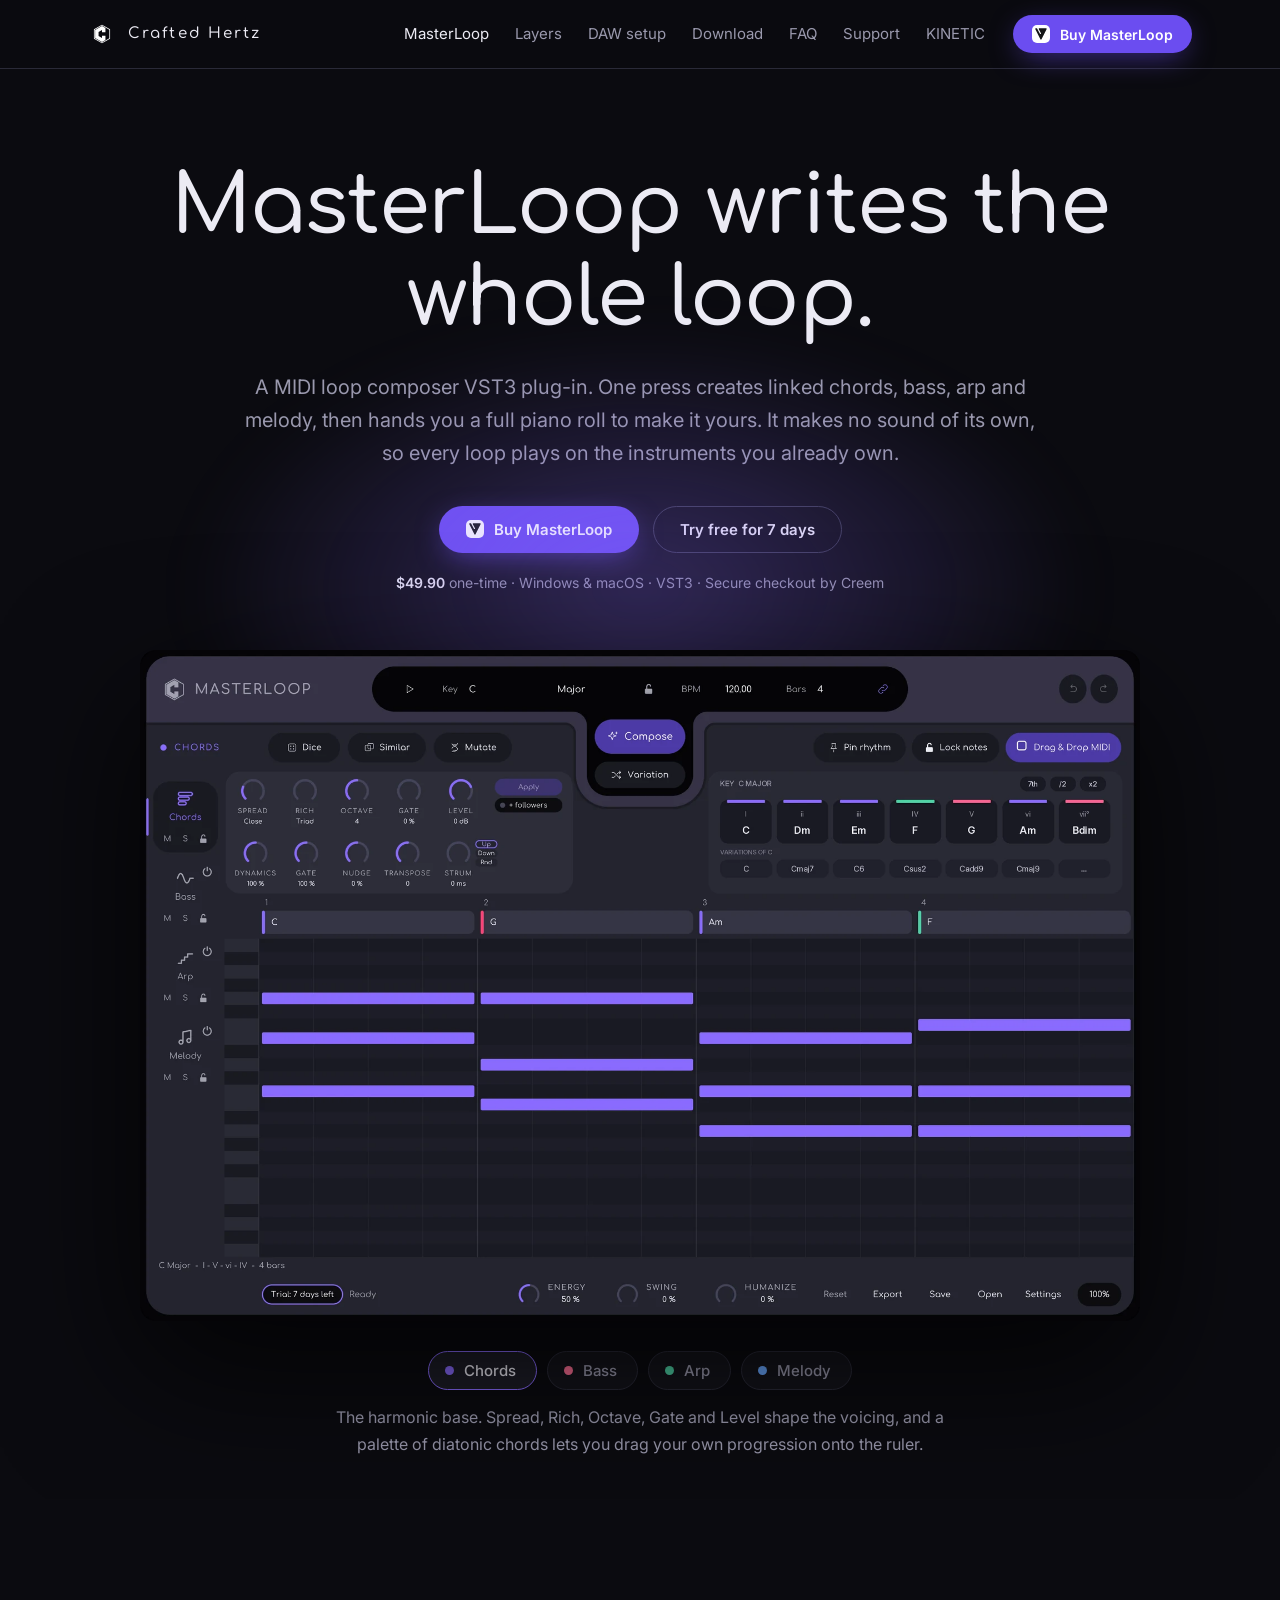
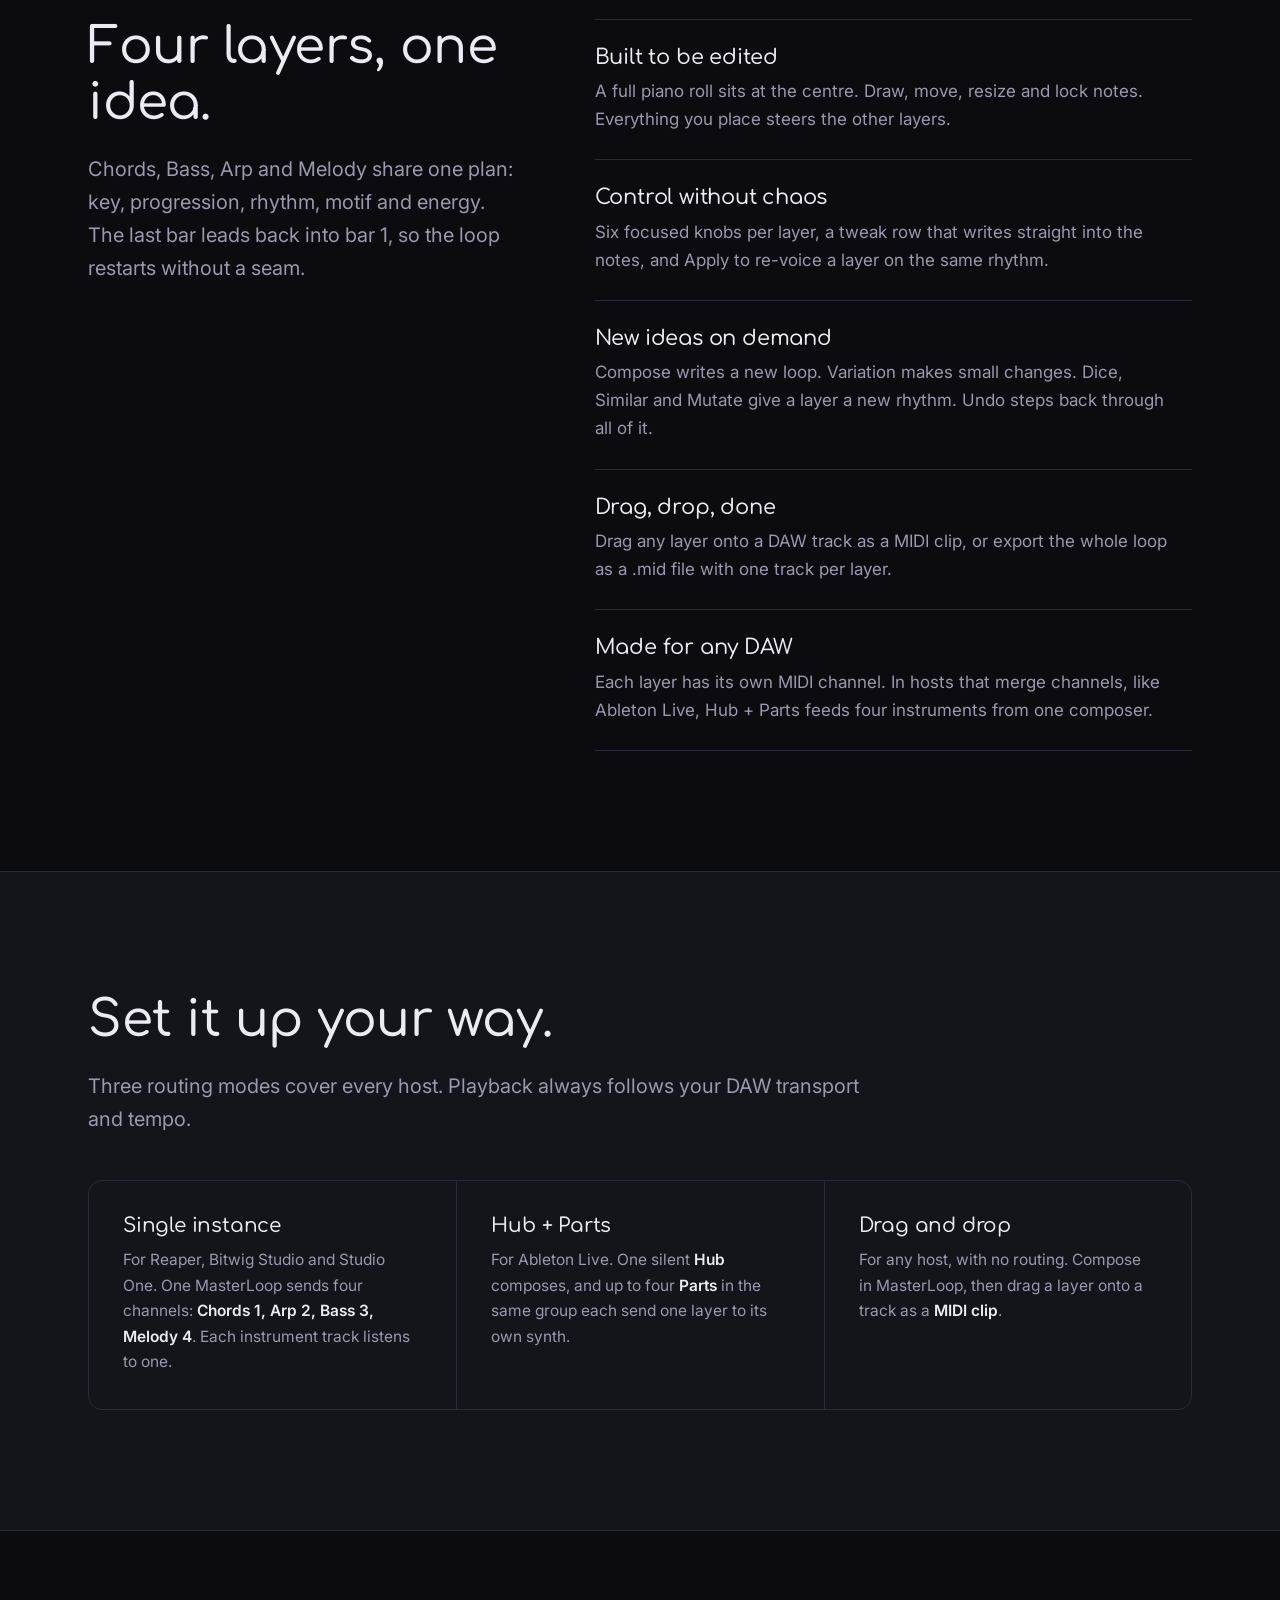
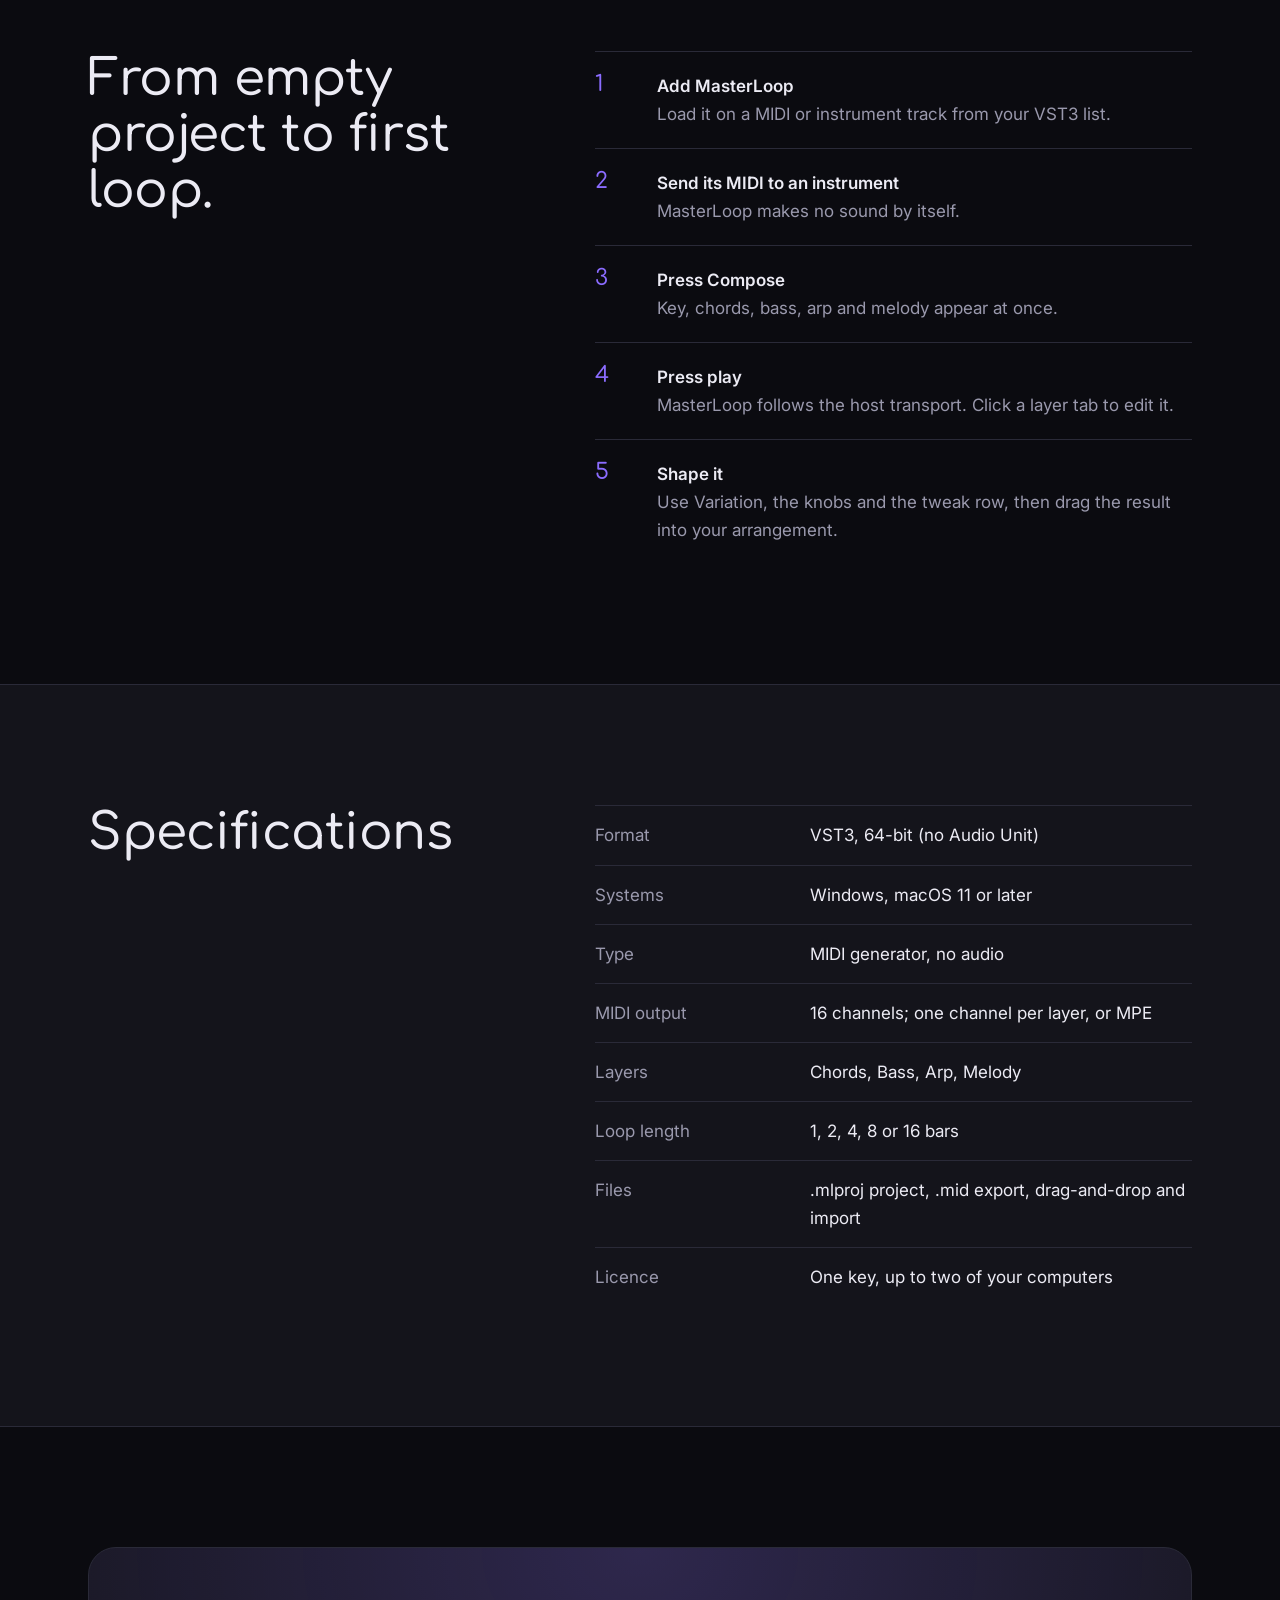
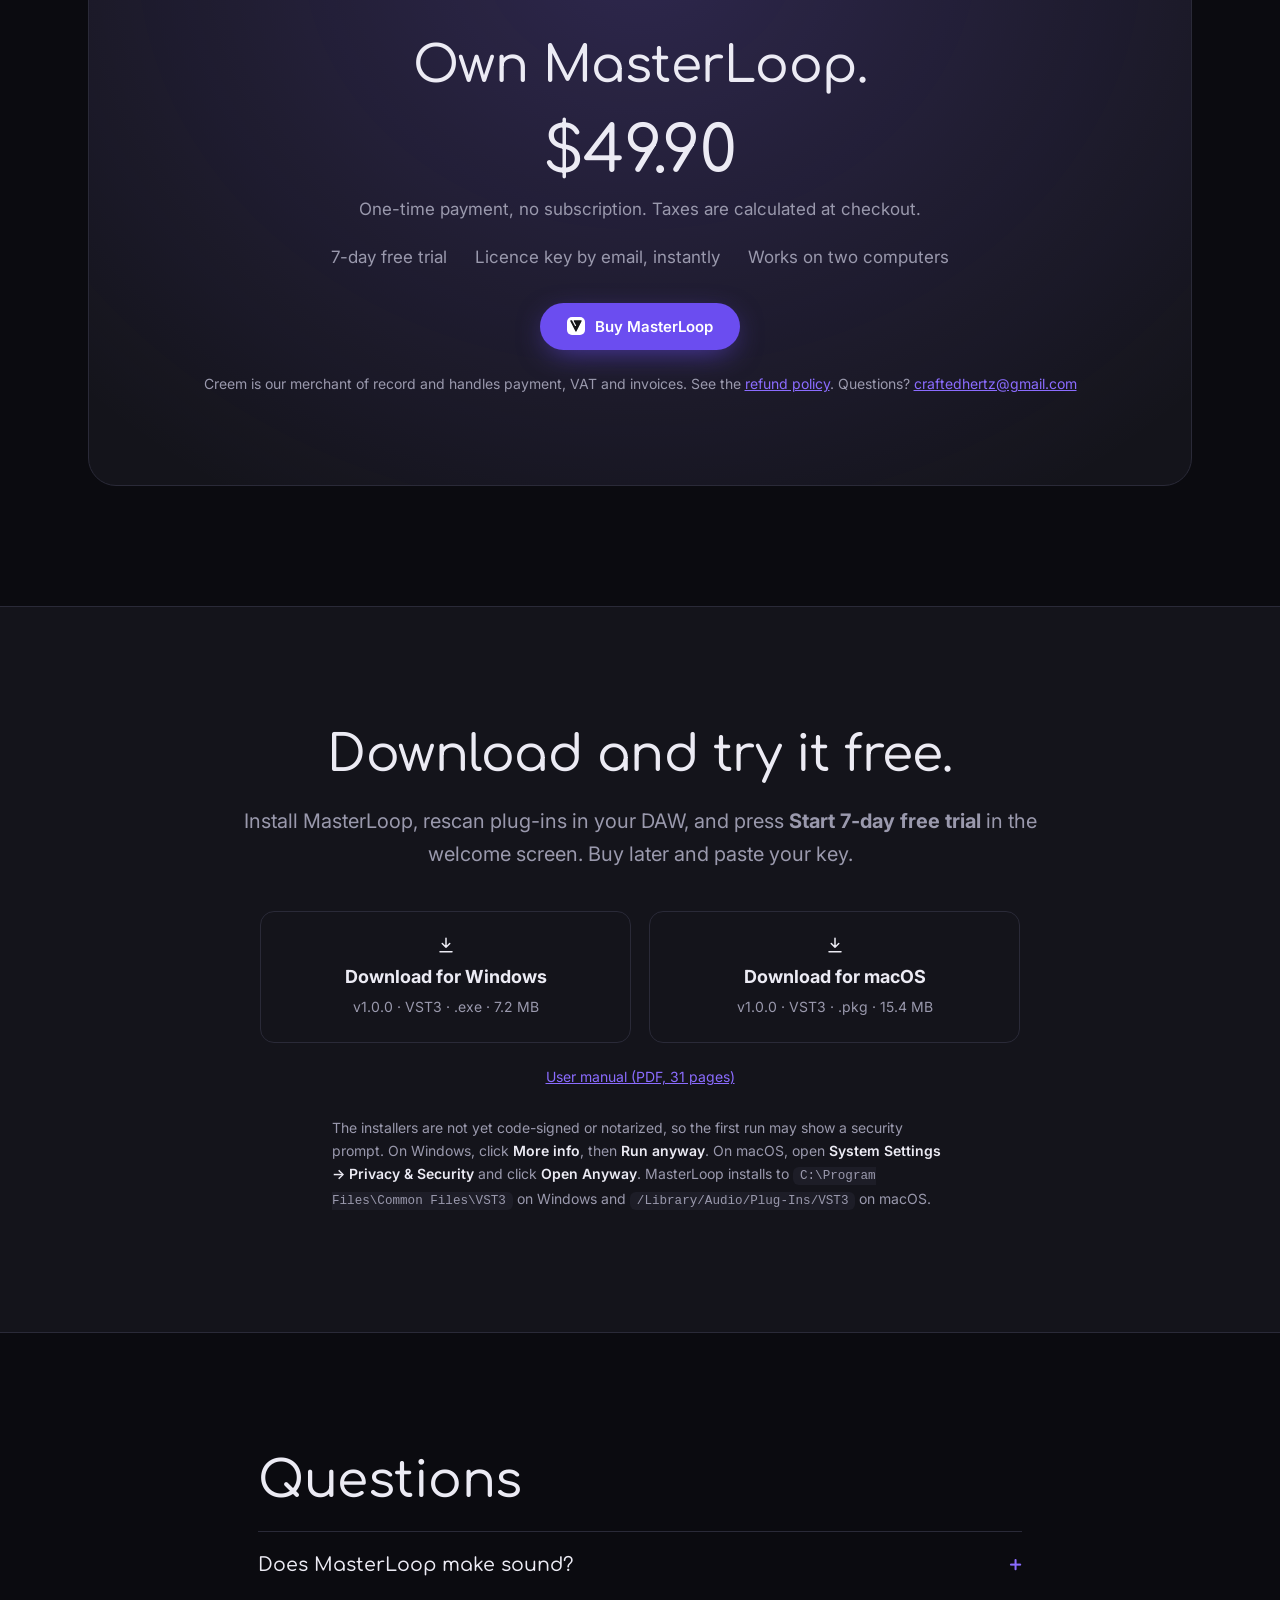
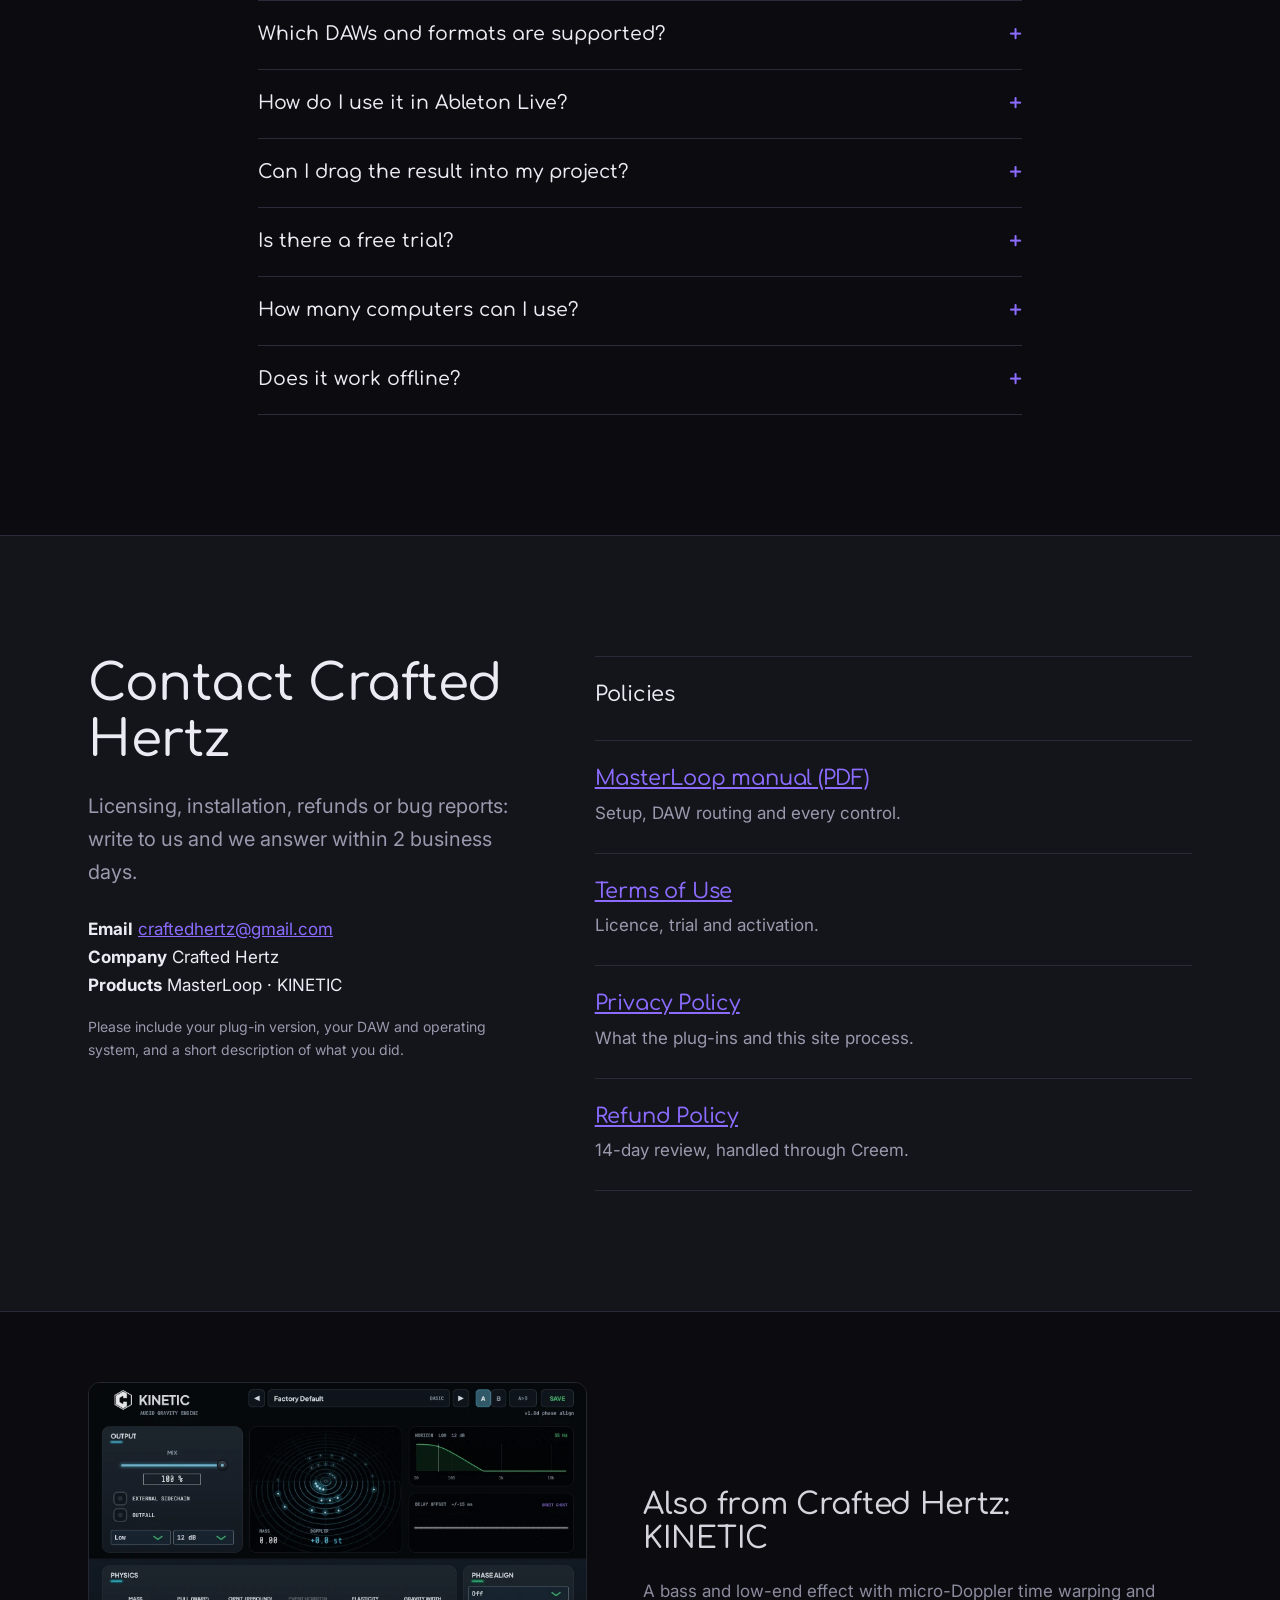
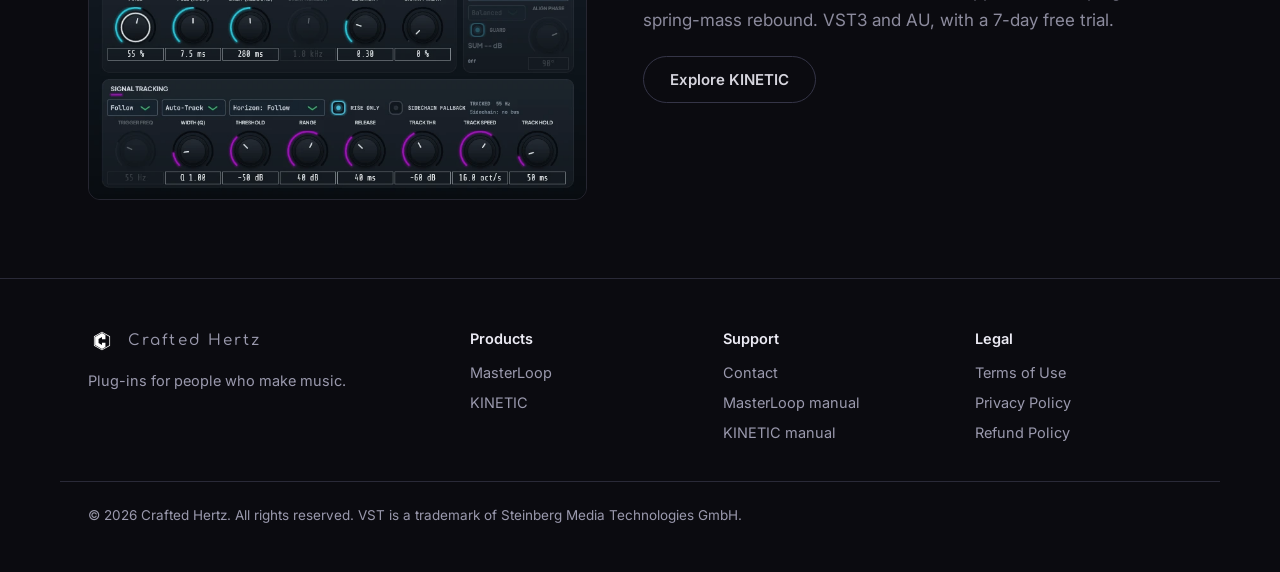
==== commit 2e4272ea: "Add files via upload" ====
--- a/index.html
+++ b/index.html
@@ -15,7 +15,7 @@
 <svg width="0" height="0" style="position:absolute" aria-hidden="true"><symbol id="cz" viewBox="0 0 121 121"><path d="M22.1102 11C24.1187 11 25.9669 12.0982 26.9281 13.8619L51.2059 58.4106C52.5699 60.9134 55.7048 61.8368 58.2077 60.473C60.7108 59.109 61.6342 55.9742 60.2701 53.4712L41.5466 19.113C39.554 15.4566 42.2004 11 46.3645 11H103.806C107.885 11 110.539 15.2933 108.715 18.9416L65.0579 106.254C63.0356 110.298 57.2654 110.298 55.2431 106.254L11.5863 18.9416C9.76212 15.2933 12.4156 11 16.4946 11H22.1102Z" fill="#151617"/></symbol><symbol id="logo" viewBox="0 0 720 720"><path fill="#fff" fill-rule="evenodd" d="M360,600l-207.456,-120l0,-240l207.456,-120l207.456,120l0,240l-207.456,120Zm0,-22.48l188.024,-108.76l0,-217.52l-188.024,-108.76l-188.024,108.76l0,217.52l188.024,108.76Z"/><path fill="#fff" fill-rule="evenodd" d="M448.202,513.058l-88.202,51.019l-176.404,-102.039l0,-204.077l176.404,-102.038l88.202,51.019l0,108.957l-88.202,0l0,-58.028l-88.202,50.923l0,102.43l88.202,50.923l0,-58.047l88.202,0l0,108.957Z"/></symbol></svg>
 <a class="skip" href="#main">Skip to content</a>
 <nav class="top" aria-label="Main"><div class="wrap"><a class="brand" href="/"><svg aria-hidden="true"><use href="#logo"/></svg>Crafted Hertz</a>
-<div class="links"><a href="/" aria-current="page">MasterLoop</a><a href="#layers">Layers</a><a href="#routing">DAW setup</a><a href="#download">Download</a><a href="#faq">FAQ</a><a href="/kinetic">KINETIC</a></div><a class="creem" href="https://www.creem.io/payment/prod_3pxroHzhk0FmtakkiguxGU" data-creem-checkout data-creem-theme="dark"><svg aria-hidden="true"><use href="#cz"/></svg><span>Buy MasterLoop</span></a></div></nav>
+<div class="links"><a href="/" aria-current="page">MasterLoop</a><a href="#layers">Layers</a><a href="#routing">DAW setup</a><a href="#download">Download</a><a href="#faq">FAQ</a><a href="#support">Support</a><a href="/kinetic">KINETIC</a></div><a class="creem" href="https://www.creem.io/payment/prod_3pxroHzhk0FmtakkiguxGU" data-creem-checkout data-creem-theme="dark"><svg aria-hidden="true"><use href="#cz"/></svg><span>Buy MasterLoop</span></a></div></nav>
 <main id="main">
 <section class="hero" id="top"><div class="wrap">
 <h1>MasterLoop writes the whole loop.</h1>
@@ -81,12 +81,26 @@
 <details><summary>Does MasterLoop make sound?</summary><p>No. MasterLoop is a MIDI generator and contains no synthesizer. It sends MIDI to the instruments you already own, so every loop uses your own sounds.</p></details><details><summary>Which DAWs and formats are supported?</summary><p>MasterLoop is a VST3 plug-in for Windows and macOS 11 or later. It works in Ableton Live, Reaper, Bitwig Studio, Studio One and other VST3 hosts. Hosts that load only Audio Units, such as Logic Pro, cannot load it.</p></details><details><summary>How do I use it in Ableton Live?</summary><p>Use Hub + Parts mode. One MasterLoop instance composes, and up to four small Part instances each send one layer to its own instrument. The setup takes four steps and is covered in the manual.</p></details><details><summary>Can I drag the result into my project?</summary><p>Yes. Drag any layer onto a DAW track as a MIDI clip, or export the whole loop as a .mid file with one track per layer.</p></details><details><summary>Is there a free trial?</summary><p>Yes. A full-featured 7-day trial starts only when you press the button inside the plug-in. Scanning plug-ins never starts it.</p></details><details><summary>How many computers can I use?</summary><p>One licence key activates on up to two of your computers. Deactivate an old machine in Settings to free the slot.</p></details><details><summary>Does it work offline?</summary><p>Yes. It needs the internet to activate and for an occasional licence refresh, roughly monthly. Your music and MIDI never leave your computer.</p></details>
 </div></section>
 
+<section id="support" class="band"><div class="wrap split">
+<div><h2>Contact Crafted Hertz</h2><p class="lead" style="margin:0 0 26px">Licensing, installation, refunds or bug reports: write to us and we answer within 2 business days.</p>
+<p><b>Email</b> <a href="mailto:craftedhertz@gmail.com">craftedhertz@gmail.com</a><br><b>Company</b> Crafted Hertz<br><b>Products</b> MasterLoop · KINETIC</p>
+<p class="fine" style="margin-top:16px">Please include your plug-in version, your DAW and operating system, and a short description of what you did.</p></div>
+<div class="rows"><div><h3>Policies</h3></div>
+<div><h3><a href="/assets/MasterLoop_User_Manual.pdf" download>MasterLoop manual (PDF)</a></h3><p>Setup, DAW routing and every control.</p></div>
+<div><h3><a href="/terms">Terms of Use</a></h3><p>Licence, trial and activation.</p></div>
+<div><h3><a href="/privacy">Privacy Policy</a></h3><p>What the plug-ins and this site process.</p></div>
+<div><h3><a href="/refunds">Refund Policy</a></h3><p>14-day review, handled through Creem.</p></div></div>
+</div></section>
 <section class="tight"><div class="wrap kin">
 <a href="/kinetic" aria-label="KINETIC bass plug-in"><picture><source srcset="/assets/kinetic-ui.webp" type="image/webp"><img src="/assets/kinetic-ui.png" width="779" height="652" alt="KINETIC bass plug-in interface" loading="lazy" decoding="async"></picture></a>
 <div><h2>Also from Crafted Hertz: KINETIC</h2><p class="dim" style="margin-bottom:22px">A bass and low-end effect with micro-Doppler time warping and spring-mass rebound. VST3 and AU, with a 7-day free trial.</p><a class="btn ghost" href="/kinetic">Explore KINETIC</a></div>
 </div></section>
 </main>
-<footer><div class="wrap"><span>© Crafted Hertz · <a href="mailto:craftedhertz@gmail.com">craftedhertz@gmail.com</a></span><nav aria-label="Legal"><a href="/terms">Terms</a><a href="/privacy">Privacy</a><a href="/refunds">Refunds</a></nav></div></footer>
+<footer><div class="wrap foot"><div><a class="brand" href="/"><svg aria-hidden="true"><use href="#logo"/></svg>Crafted Hertz</a><p>Plug-ins for people who make music.</p></div>
+<div><b>Products</b><a href="/">MasterLoop</a><a href="/kinetic">KINETIC</a></div>
+<div><b>Support</b><a href="/#support">Contact</a><a href="/assets/MasterLoop_User_Manual.pdf">MasterLoop manual</a><a href="/assets/KINETIC-Manual.pdf">KINETIC manual</a></div>
+<div><b>Legal</b><a href="/terms">Terms of Use</a><a href="/privacy">Privacy Policy</a><a href="/refunds">Refund Policy</a></div></div>
+<div class="wrap copy">© 2026 Crafted Hertz. All rights reserved. VST is a trademark of Steinberg Media Technologies GmbH.</div></footer>
 <script>
 (function(){var ui=document.getElementById("ui"),cap=document.getElementById("cap"),b=document.querySelectorAll(".layers button"),t=["The harmonic base. Spread, Rich, Octave, Gate and Level shape the voicing, and a palette of diatonic chords lets you drag your own progression onto the ruler.", "Locks to the chord roots with its own pocket, approach notes and ghost notes. Register, Glide and Level keep it simple.", "Arpeggiates the chords and fills the gaps between the other layers. Range, Pattern, Gate, Skip and Level set the motion.", "A hook-based line that can carry a second voice below it. Contour, Hook, Counter and Ornament steer the phrase."],i=0;
 function set(n){i=n;Array.prototype.forEach.call(ui.children,function(x,k){x.classList.toggle("on",k==n)});cap.textContent=t[n];b.forEach(function(x,k){x.setAttribute("aria-pressed",k==n)})}
--- a/assets/masterloop.css
+++ b/assets/masterloop.css
@@ -49,3 +49,9 @@
 @media(prefers-reduced-motion:reduce){.ph{animation:none}html{scroll-behavior:auto}*{transition:none!important}}
 .ui .k{display:none}.ui .n{opacity:.2;transition:opacity .4s}.ui .tb{fill:#1a1a23}.ui[data-a="0"] .k0{display:block}.ui[data-a="0"] .n0{opacity:1}.ui[data-a="0"] .tab0 .tb{fill:#262636}.ui[data-a="1"] .k1{display:block}.ui[data-a="1"] .n1{opacity:1}.ui[data-a="1"] .tab1 .tb{fill:#262636}.ui[data-a="2"] .k2{display:block}.ui[data-a="2"] .n2{opacity:1}.ui[data-a="2"] .tab2 .tb{fill:#262636}.ui[data-a="3"] .k3{display:block}.ui[data-a="3"] .n3{opacity:1}.ui[data-a="3"] .tab3 .tb{fill:#262636}
 .stage{display:grid}.stage .shot{grid-area:1/1;width:100%;height:auto;opacity:0;transition:opacity .5s;border-radius:0;box-shadow:none;filter:drop-shadow(0 50px 70px rgba(0,0,0,.75))}.stage .shot.on{opacity:1}
+
+.doc{max-width:800px;padding:80px 28px 110px}.doc h1{font-size:clamp(34px,5vw,52px);margin-bottom:10px}.doc .meta{color:var(--dim);font-size:14px;margin-bottom:40px}
+.doc h2{font-size:21px;margin:38px 0 10px;max-width:none}.doc p,.doc li{color:#c4c3d4}.doc a,.rows h3 a,.fine a,#support a{color:var(--v)}.doc ol{padding-left:22px}.doc li{margin:6px 0}
+footer .foot{display:grid;grid-template-columns:1.6fr 1fr 1fr 1fr;gap:36px;padding-bottom:30px}.foot b{display:block;color:var(--tx);font-weight:600;margin-bottom:10px}.foot a{display:block;text-decoration:none;margin:6px 0}.foot a:hover{color:var(--tx)}.foot p{margin-top:14px;max-width:18em}.foot .brand{display:flex;margin:0}
+footer .copy{display:block;border-top:1px solid var(--ln);padding-top:22px;font-size:13.5px}
+@media(max-width:860px){footer .foot{grid-template-columns:1fr 1fr}}
